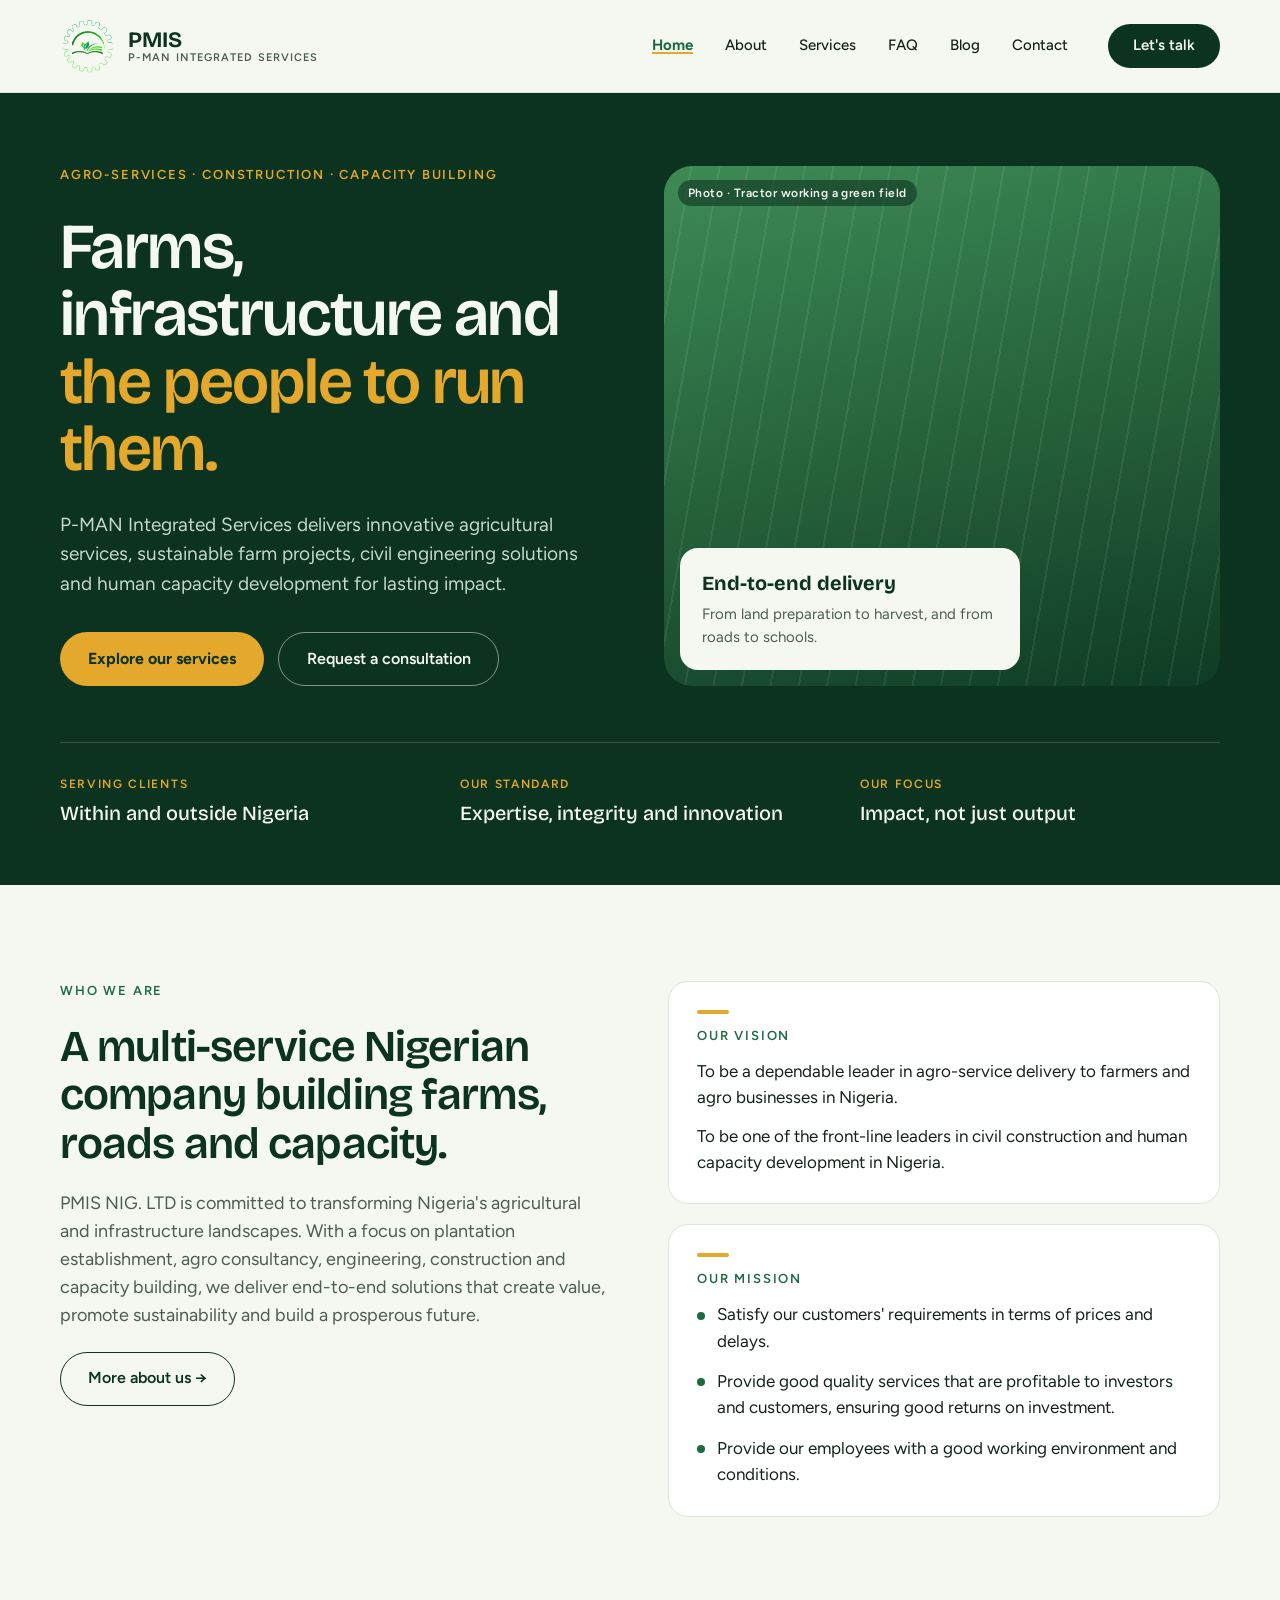
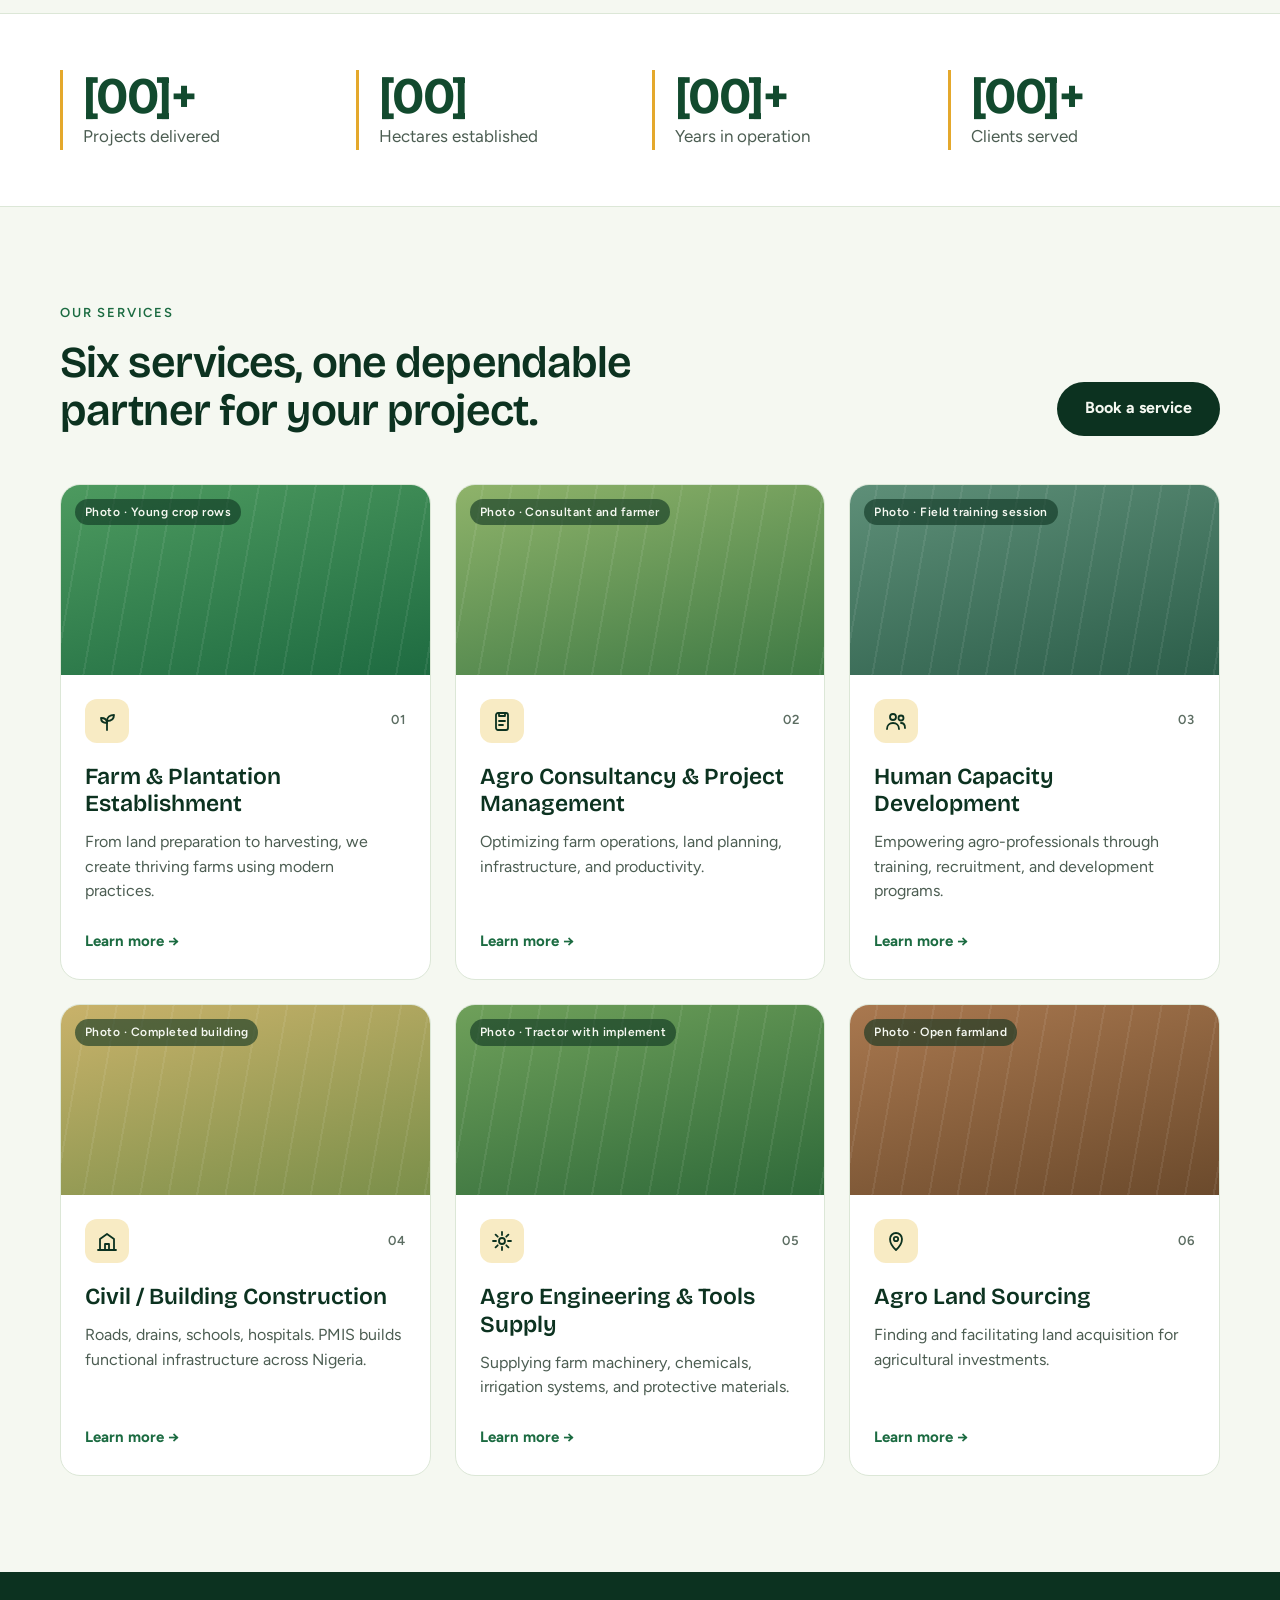
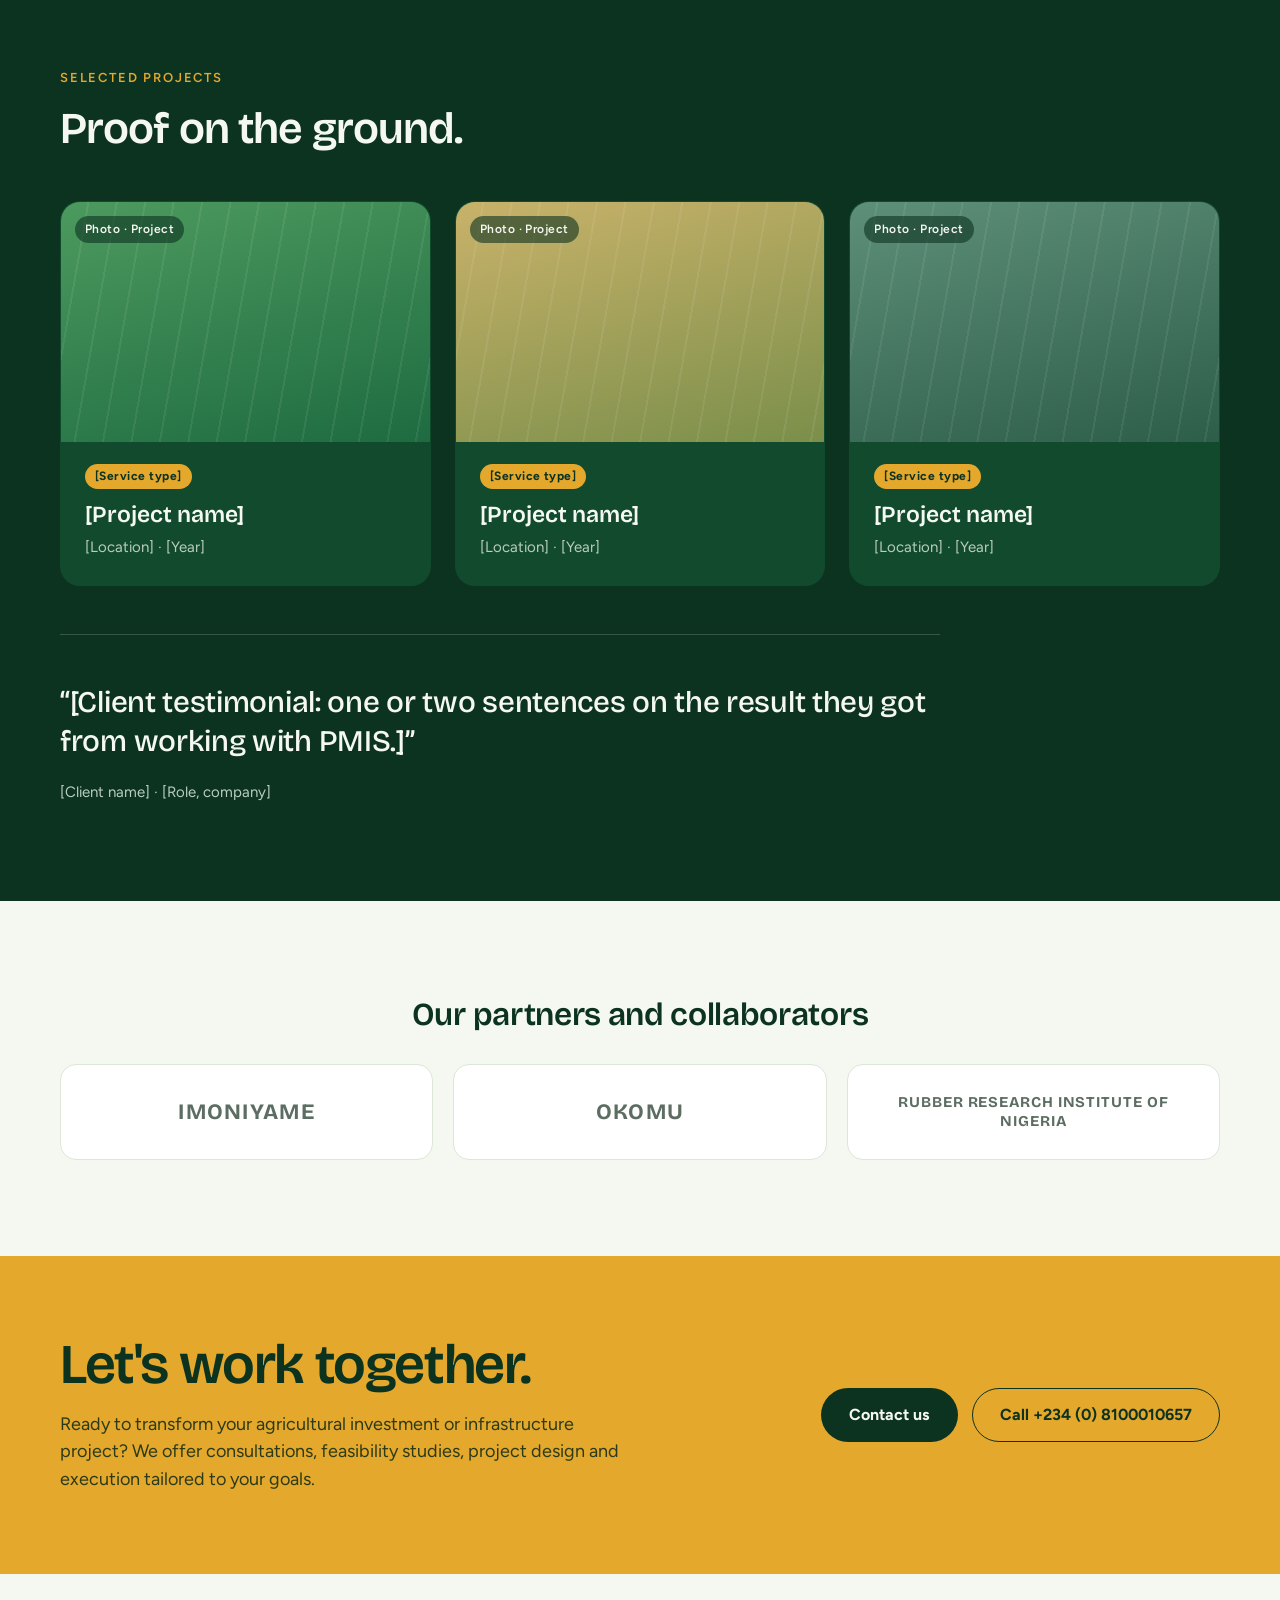
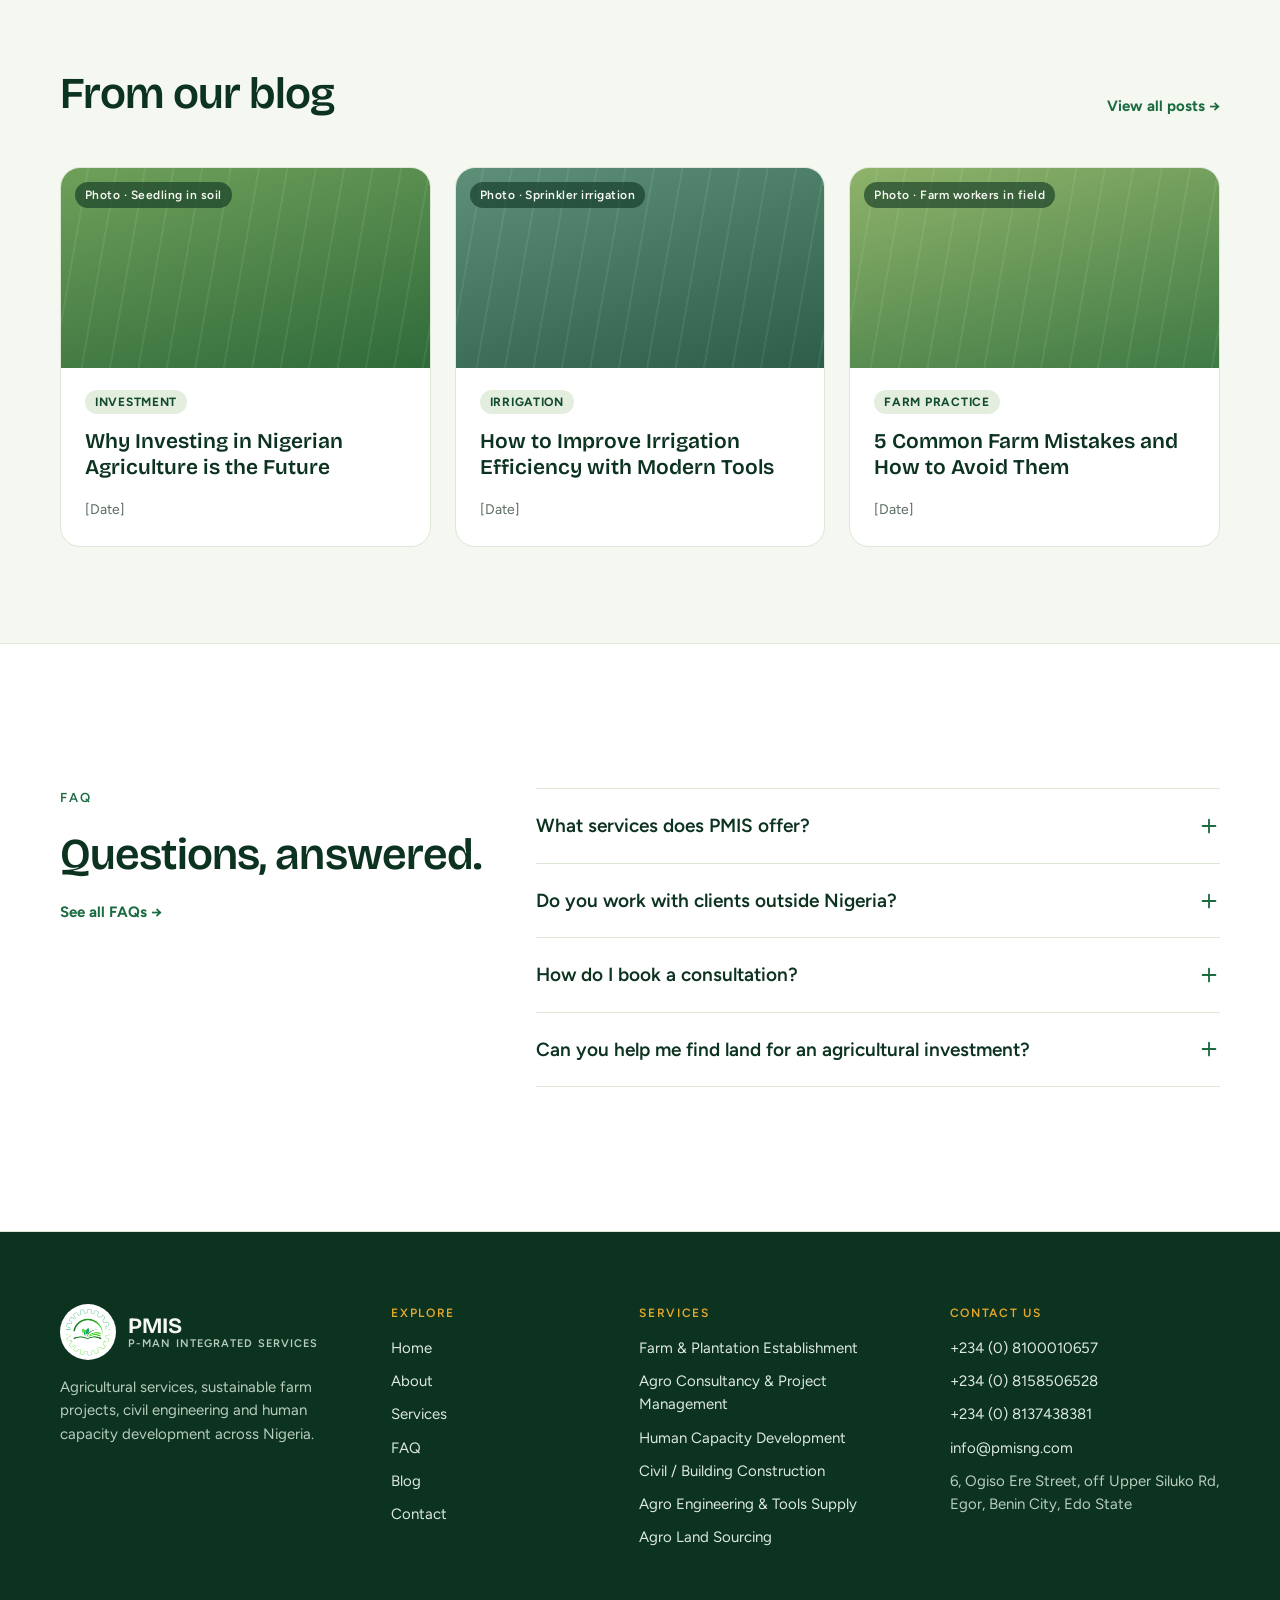
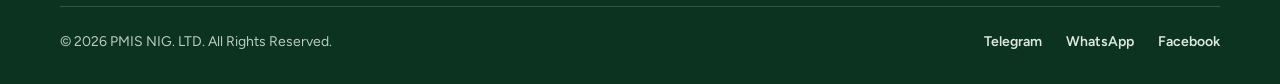
==== index.html @ 7c05413e "Initial commit: PMIS homepage - static HTML/CSS/JS site" ====
<!doctype html>
<html lang="en">
<head>
<meta charset="utf-8">
<meta name="viewport" content="width=device-width, initial-scale=1">
<title>P-MAN Integrated Services Nigeria Limited | Agro-services, Construction and Capacity Building</title>
<meta name="description" content="P-MAN Integrated Services (PMIS NIG. LTD) delivers agricultural services, sustainable farm projects, civil engineering solutions and human capacity development across Nigeria.">
<meta name="theme-color" content="#0C3220">
<!-- STAGING ONLY: delete the next line when the site goes live, or Google will not index it -->
<meta name="robots" content="noindex, nofollow">
<link rel="icon" type="image/png" href="images/logo.png">
<link rel="preconnect" href="https://fonts.googleapis.com">
<link rel="preconnect" href="https://fonts.gstatic.com" crossorigin>
<link href="https://fonts.googleapis.com/css2?family=Bricolage+Grotesque:opsz,wght@12..96,500;12..96,600;12..96,700&family=Figtree:wght@400;500;600;700&display=swap" rel="stylesheet">
<link rel="stylesheet" href="css/styles.css">
<script src="js/main.js" defer></script>
</head>
<body id="top">

<!-- Icon sprite: each symbol id (i-sprout, i-pin, ...) is used below via an svg "use" element with class "icon" -->
<svg width="0" height="0" style="position:absolute" aria-hidden="true" focusable="false">
  <symbol id="i-menu" viewBox="0 0 24 24"><path d="M4 7h16M4 12h16M4 17h16"/></symbol>
  <symbol id="i-close" viewBox="0 0 24 24"><path d="M6 6l12 12M18 6L6 18"/></symbol>
  <symbol id="i-plus" viewBox="0 0 24 24"><path d="M12 5v14M5 12h14"/></symbol>
  <symbol id="i-sprout" viewBox="0 0 24 24"><path d="M12 21v-9"/><path d="M12 12c0-4 3-6 7-6 0 4-3 6-7 6z"/><path d="M12 14c0-3-2-5-6-5 0 3 2 5 6 5z"/></symbol>
  <symbol id="i-clipboard" viewBox="0 0 24 24"><rect x="6" y="4" width="12" height="17" rx="2"/><path d="M9 4h6v3H9z"/><path d="M9 12h6M9 16h4"/></symbol>
  <symbol id="i-people" viewBox="0 0 24 24"><circle cx="9" cy="8" r="3"/><path d="M3 20c0-3.5 2.5-6 6-6s6 2.5 6 6"/><circle cx="17" cy="9" r="2.5"/><path d="M17 14c2.5 0 4 2 4 5"/></symbol>
  <symbol id="i-building" viewBox="0 0 24 24"><path d="M3 21h18"/><path d="M5 21V10l7-5 7 5v11"/><path d="M10 21v-6h4v6"/></symbol>
  <symbol id="i-gear" viewBox="0 0 24 24"><circle cx="12" cy="12" r="3"/><path d="M12 3v3M12 18v3M3 12h3M18 12h3M5.6 5.6l2.1 2.1M16.3 16.3l2.1 2.1M18.4 5.6l-2.1 2.1M7.7 16.3l-2.1 2.1"/></symbol>
  <symbol id="i-pin" viewBox="0 0 24 24"><path d="M12 21s-6-5.5-6-11a6 6 0 0 1 12 0c0 5.5-6 11-6 11z"/><circle cx="12" cy="10" r="2.2"/></symbol>
</svg>

<a class="skip" href="#main">Skip to content</a>

<!-- ============ HEADER ============ -->
<header class="site-header">
  <div class="container site-header__inner">
    <a class="logo" href="index.html" aria-label="PMIS home">
      <img class="logo__mark" src="images/logo.png" alt="" width="56" height="56">
      <span class="logo__text"><strong>PMIS</strong><small>P-MAN Integrated Services</small></span>
    </a>

    <button class="nav-toggle" type="button" aria-expanded="false" aria-controls="site-nav" aria-label="Open menu">
      <svg class="icon icon--open" aria-hidden="true"><use href="#i-menu"/></svg>
      <svg class="icon icon--close" aria-hidden="true"><use href="#i-close"/></svg>
    </button>

    <nav id="site-nav" class="nav" aria-label="Main">
      <ul class="nav__list">
        <li><a href="index.html" aria-current="page">Home</a></li>
        <li><a href="about.html">About</a></li>
        <li><a href="services.html">Services</a></li>
        <li><a href="faq.html">FAQ</a></li>
        <li><a href="blog.html">Blog</a></li><!-- TODO: point to the WordPress blog URL when it is live -->
        <li><a href="contact.html">Contact</a></li>
      </ul>
      <a class="btn btn--dark nav__cta" href="contact.html">Let's talk</a>
    </nav>
  </div>
</header>

<main id="main">

<!-- ============ HERO ============ -->
<section class="hero">
  <div class="container hero__inner">
    <div class="hero__grid">
      <div class="hero__copy">
        <span class="eyebrow eyebrow--gold">Agro-services · Construction · Capacity building</span>
        <h1 class="h1">Farms, infrastructure and <span class="accent">the people to run them.</span></h1>
        <p class="hero__lead">P-MAN Integrated Services delivers innovative agricultural services, sustainable farm projects, civil engineering solutions and human capacity development for lasting impact.</p>
        <div class="hero__actions">
          <a class="btn btn--gold" href="services.html">Explore our services</a>
          <a class="btn btn--outline-light" href="contact.html">Request a consultation</a>
        </div>
      </div>

      <!-- PHOTO: replace .ph classes with an <img> (see README) -->
      <div class="media hero__media ph ph--hero">
        <span class="ph__tag">Photo · Tractor working a green field</span>
        <div class="hero__card">
          <strong>End-to-end delivery</strong>
          <span>From land preparation to harvest, and from roads to schools.</span>
        </div>
      </div>
    </div>

    <ul class="pillars">
      <li><span class="pillars__label">Serving clients</span><span class="pillars__value">Within and outside Nigeria</span></li>
      <li><span class="pillars__label">Our standard</span><span class="pillars__value">Expertise, integrity and innovation</span></li>
      <li><span class="pillars__label">Our focus</span><span class="pillars__value">Impact, not just output</span></li>
    </ul>
  </div>
</section>

<!-- ============ ABOUT ============ -->
<section id="about" class="section">
  <div class="container about__grid">
    <div class="stack stack--lg about__copy">
      <span class="eyebrow">Who we are</span>
      <h2 class="h2">A multi-service Nigerian company building farms, roads and capacity.</h2>
      <p class="lead">PMIS NIG. LTD is committed to transforming Nigeria's agricultural and infrastructure landscapes. With a focus on plantation establishment, agro consultancy, engineering, construction and capacity building, we deliver end-to-end solutions that create value, promote sustainability and build a prosperous future.</p>
      <a class="btn btn--outline" href="about.html">More about us →</a>
    </div>

    <div class="stack about__panels">
      <div class="panel">
        <span class="panel__bar"></span>
        <h3 class="eyebrow">Our vision</h3>
        <p>To be a dependable leader in agro-service delivery to farmers and agro businesses in Nigeria.</p>
        <p>To be one of the front-line leaders in civil construction and human capacity development in Nigeria.</p>
      </div>
      <div class="panel">
        <span class="panel__bar"></span>
        <h3 class="eyebrow">Our mission</h3>
        <ul class="dots">
          <li>Satisfy our customers' requirements in terms of prices and delays.</li>
          <li>Provide good quality services that are profitable to investors and customers, ensuring good returns on investment.</li>
          <li>Provide our employees with a good working environment and conditions.</li>
        </ul>
      </div>
    </div>
  </div>
</section>

<!-- ============ STATS ============ -->
<!-- TODO: replace the [00] placeholders with real figures from the client -->
<section class="section section--white section--band" aria-label="PMIS in numbers">
  <div class="container stats">
    <div class="stat"><span class="stat__num">[00]+</span><span class="stat__label">Projects delivered</span></div>
    <div class="stat"><span class="stat__num">[00]</span><span class="stat__label">Hectares established</span></div>
    <div class="stat"><span class="stat__num">[00]+</span><span class="stat__label">Years in operation</span></div>
    <div class="stat"><span class="stat__num">[00]+</span><span class="stat__label">Clients served</span></div>
  </div>
</section>

<!-- ============ SERVICES ============ -->
<section id="services" class="section">
  <div class="container">
    <div class="section-head">
      <div class="stack">
        <span class="eyebrow">Our services</span>
        <h2 class="h2 section-head__title">Six services, one dependable partner for your project.</h2>
      </div>
      <a class="btn btn--dark" href="contact.html">Book a service</a>
    </div>

    <!-- TODO: each "Learn more" link can point to its own service page later (for example services/farm-establishment.html) -->
    <div class="grid-3 services">

      <article class="card service">
        <div class="media ph ph--a" role="img" aria-label="Young crop rows"><span class="ph__tag">Photo · Young crop rows</span></div>
        <div class="service__body">
          <span class="icon-box"><svg class="icon" aria-hidden="true"><use href="#i-sprout"/></svg></span>
          <span class="service__num">01</span>
          <h3 class="h3">Farm &amp; Plantation Establishment</h3>
          <p>From land preparation to harvesting, we create thriving farms using modern practices.</p>
          <a class="link" href="services.html">Learn more →</a>
        </div>
      </article>

      <article class="card service">
        <div class="media ph ph--b" role="img" aria-label="Consultant and farmer"><span class="ph__tag">Photo · Consultant and farmer</span></div>
        <div class="service__body">
          <span class="icon-box"><svg class="icon" aria-hidden="true"><use href="#i-clipboard"/></svg></span>
          <span class="service__num">02</span>
          <h3 class="h3">Agro Consultancy &amp; Project Management</h3>
          <p>Optimizing farm operations, land planning, infrastructure, and productivity.</p>
          <a class="link" href="services.html">Learn more →</a>
        </div>
      </article>

      <article class="card service">
        <div class="media ph ph--d" role="img" aria-label="Field training session"><span class="ph__tag">Photo · Field training session</span></div>
        <div class="service__body">
          <span class="icon-box"><svg class="icon" aria-hidden="true"><use href="#i-people"/></svg></span>
          <span class="service__num">03</span>
          <h3 class="h3">Human Capacity Development</h3>
          <p>Empowering agro-professionals through training, recruitment, and development programs.</p>
          <a class="link" href="services.html">Learn more →</a>
        </div>
      </article>

      <article class="card service">
        <div class="media ph ph--c" role="img" aria-label="Completed building"><span class="ph__tag">Photo · Completed building</span></div>
        <div class="service__body">
          <span class="icon-box"><svg class="icon" aria-hidden="true"><use href="#i-building"/></svg></span>
          <span class="service__num">04</span>
          <h3 class="h3">Civil / Building Construction</h3>
          <p>Roads, drains, schools, hospitals. PMIS builds functional infrastructure across Nigeria.</p>
          <a class="link" href="services.html">Learn more →</a>
        </div>
      </article>

      <article class="card service">
        <div class="media ph ph--f" role="img" aria-label="Tractor with implement"><span class="ph__tag">Photo · Tractor with implement</span></div>
        <div class="service__body">
          <span class="icon-box"><svg class="icon" aria-hidden="true"><use href="#i-gear"/></svg></span>
          <span class="service__num">05</span>
          <h3 class="h3">Agro Engineering &amp; Tools Supply</h3>
          <p>Supplying farm machinery, chemicals, irrigation systems, and protective materials.</p>
          <a class="link" href="services.html">Learn more →</a>
        </div>
      </article>

      <article class="card service">
        <div class="media ph ph--e" role="img" aria-label="Open farmland"><span class="ph__tag">Photo · Open farmland</span></div>
        <div class="service__body">
          <span class="icon-box"><svg class="icon" aria-hidden="true"><use href="#i-pin"/></svg></span>
          <span class="service__num">06</span>
          <h3 class="h3">Agro Land Sourcing</h3>
          <p>Finding and facilitating land acquisition for agricultural investments.</p>
          <a class="link" href="services.html">Learn more →</a>
        </div>
      </article>

    </div>
  </div>
</section>

<!-- ============ PROJECTS + TESTIMONIAL ============ -->
<!-- TODO: replace all [bracketed] placeholders with real projects and a real client quote -->
<section class="section section--dark">
  <div class="container">
    <div class="section-head section-head--stack">
      <span class="eyebrow eyebrow--gold">Selected projects</span>
      <h2 class="h2">Proof on the ground.</h2>
    </div>

    <div class="grid-3 projects">
      <article class="card card--dark project">
        <div class="media ph ph--a" role="img" aria-label="Project photo"><span class="ph__tag">Photo · Project</span></div>
        <div class="project__body">
          <span class="chip chip--gold">[Service type]</span>
          <h3 class="h3">[Project name]</h3>
          <span class="muted-light">[Location] · [Year]</span>
        </div>
      </article>
      <article class="card card--dark project">
        <div class="media ph ph--c" role="img" aria-label="Project photo"><span class="ph__tag">Photo · Project</span></div>
        <div class="project__body">
          <span class="chip chip--gold">[Service type]</span>
          <h3 class="h3">[Project name]</h3>
          <span class="muted-light">[Location] · [Year]</span>
        </div>
      </article>
      <article class="card card--dark project">
        <div class="media ph ph--d" role="img" aria-label="Project photo"><span class="ph__tag">Photo · Project</span></div>
        <div class="project__body">
          <span class="chip chip--gold">[Service type]</span>
          <h3 class="h3">[Project name]</h3>
          <span class="muted-light">[Location] · [Year]</span>
        </div>
      </article>
    </div>

    <figure class="quote">
      <blockquote><p>“[Client testimonial: one or two sentences on the result they got from working with PMIS.]”</p></blockquote>
      <figcaption class="muted-light">[Client name] · [Role, company]</figcaption>
    </figure>
  </div>
</section>

<!-- ============ PARTNERS ============ -->
<!-- TODO: swap the text wordmarks for the real logos (use <img> in greyscale, same height) -->
<section class="section section--partners">
  <div class="container">
    <h2 class="h2 h2--sm center">Our partners and collaborators</h2>
    <ul class="partners">
      <li class="partner">IMONIYAME</li>
      <li class="partner">OKOMU</li>
      <li class="partner partner--long">RUBBER RESEARCH INSTITUTE OF NIGERIA</li>
    </ul>
  </div>
</section>

<!-- ============ CTA ============ -->
<section id="contact" class="cta">
  <div class="container cta__inner">
    <div class="stack cta__copy">
      <h2 class="cta__title">Let's work together.</h2>
      <p>Ready to transform your agricultural investment or infrastructure project? We offer consultations, feasibility studies, project design and execution tailored to your goals.</p>
    </div>
    <div class="cta__actions">
      <a class="btn btn--dark" href="mailto:info@pmisng.com">Contact us</a>
      <a class="btn btn--outline-dark" href="tel:+2348100010657">Call +234 (0) 8100010657</a>
    </div>
  </div>
</section>

<!-- ============ BLOG ============ -->
<!-- TODO: replace these three cards with the real posts, or the WordPress feed later -->
<section id="blog" class="section">
  <div class="container">
    <div class="section-head section-head--row">
      <h2 class="h2">From our blog</h2>
      <a class="link" href="blog.html">View all posts →</a>
    </div>

    <div class="grid-3 posts">
      <article class="card post">
        <div class="media ph ph--f" role="img" aria-label="Seedling in soil"><span class="ph__tag">Photo · Seedling in soil</span></div>
        <div class="post__body">
          <span class="chip">Investment</span>
          <h3 class="h3 h3--sm"><a href="blog.html">Why Investing in Nigerian Agriculture is the Future</a></h3>
          <span class="post__date">[Date]</span>
        </div>
      </article>
      <article class="card post">
        <div class="media ph ph--d" role="img" aria-label="Sprinkler irrigation"><span class="ph__tag">Photo · Sprinkler irrigation</span></div>
        <div class="post__body">
          <span class="chip">Irrigation</span>
          <h3 class="h3 h3--sm"><a href="blog.html">How to Improve Irrigation Efficiency with Modern Tools</a></h3>
          <span class="post__date">[Date]</span>
        </div>
      </article>
      <article class="card post">
        <div class="media ph ph--b" role="img" aria-label="Farm workers in the field"><span class="ph__tag">Photo · Farm workers in field</span></div>
        <div class="post__body">
          <span class="chip">Farm practice</span>
          <h3 class="h3 h3--sm"><a href="blog.html">5 Common Farm Mistakes and How to Avoid Them</a></h3>
          <span class="post__date">[Date]</span>
        </div>
      </article>
    </div>
  </div>
</section>

<!-- ============ FAQ ============ -->
<!-- TODO: confirm these answers with the client before launch -->
<section id="faq" class="section section--white section--band">
  <div class="container faq__grid">
    <div class="stack stack--lg">
      <span class="eyebrow">FAQ</span>
      <h2 class="h2">Questions, answered.</h2>
      <a class="link" href="faq.html">See all FAQs →</a>
    </div>
    <div class="faq__list">
      <details>
        <summary>What services does PMIS offer?<svg class="icon" aria-hidden="true"><use href="#i-plus"/></svg></summary>
        <p>We offer farm and plantation establishment, agro consultancy and project management, human capacity development, civil and building construction, agro engineering and tools supply, and agro land sourcing.</p>
      </details>
      <details>
        <summary>Do you work with clients outside Nigeria?<svg class="icon" aria-hidden="true"><use href="#i-plus"/></svg></summary>
        <p>Yes. We serve clients within and outside Nigeria.</p>
      </details>
      <details>
        <summary>How do I book a consultation?<svg class="icon" aria-hidden="true"><use href="#i-plus"/></svg></summary>
        <p>Use the Contact button, call or email us, and we will arrange a consultation to discuss your goals.</p>
      </details>
      <details>
        <summary>Can you help me find land for an agricultural investment?<svg class="icon" aria-hidden="true"><use href="#i-plus"/></svg></summary>
        <p>Yes. Agro land sourcing is one of our services: we find and facilitate land acquisition for agricultural investments.</p>
      </details>
    </div>
  </div>
</section>

</main>

<!-- ============ FOOTER ============ -->
<footer class="site-footer">
  <div class="container">
    <div class="footer__grid">
      <div class="stack">
        <a class="logo logo--light" href="index.html" aria-label="PMIS home">
          <img class="logo__mark" src="images/logo.png" alt="" width="56" height="56">
          <span class="logo__text"><strong>PMIS</strong><small>P-MAN Integrated Services</small></span>
        </a>
        <p class="footer__about">Agricultural services, sustainable farm projects, civil engineering and human capacity development across Nigeria.</p>
      </div>

      <nav aria-label="Footer">
        <h2 class="footer__title">Explore</h2>
        <ul class="footer__list">
          <li><a href="index.html">Home</a></li>
          <li><a href="about.html">About</a></li>
          <li><a href="services.html">Services</a></li>
          <li><a href="faq.html">FAQ</a></li>
          <li><a href="blog.html">Blog</a></li>
          <li><a href="contact.html">Contact</a></li>
        </ul>
      </nav>

      <div>
        <h2 class="footer__title">Services</h2>
        <ul class="footer__list">
          <li><a href="services.html">Farm &amp; Plantation Establishment</a></li>
          <li><a href="services.html">Agro Consultancy &amp; Project Management</a></li>
          <li><a href="services.html">Human Capacity Development</a></li>
          <li><a href="services.html">Civil / Building Construction</a></li>
          <li><a href="services.html">Agro Engineering &amp; Tools Supply</a></li>
          <li><a href="services.html">Agro Land Sourcing</a></li>
        </ul>
      </div>

      <div>
        <h2 class="footer__title">Contact us</h2>
        <ul class="footer__list">
          <li><a href="tel:+2348100010657">+234 (0) 8100010657</a></li>
          <li><a href="tel:+2348158506528">+234 (0) 8158506528</a></li>
          <li><a href="tel:+2348137438381">+234 (0) 8137438381</a></li>
          <li><a href="mailto:info@pmisng.com">info@pmisng.com</a></li>
          <li class="footer__address">6, Ogiso Ere Street, off Upper Siluko Rd, Egor, Benin City, Edo State</li>
        </ul>
      </div>
    </div>

    <div class="footer__bottom">
      <span>© <span id="year">2026</span> PMIS NIG. LTD. All Rights Reserved.</span>
      <!-- TODO: replace # with the real Telegram, WhatsApp and Facebook links -->
      <ul class="footer__social">
        <li><a href="#">Telegram</a></li>
        <li><a href="#">WhatsApp</a></li>
        <li><a href="#">Facebook</a></li>
      </ul>
    </div>
  </div>
</footer>

</body>
</html>
---- css/styles.css ----
/* =========================================================
   PMIS homepage styles
   Mobile + desktop in one file. Breakpoints: 1024px, 900px, 720px, 600px.
   ========================================================= */

/* ---------- Design tokens ---------- */
:root {
  --g900: #0C3220;   /* deepest green: hero, footer */
  --g800: #124A2E;
  --g700: #1B6B41;
  --g100: #E3EEDF;
  --ground: #F5F8F1; /* page background */
  --white: #FFFFFF;
  --gold: #E4A82C;   /* accent */
  --gold-soft: #F8EBC4;
  --ink: #14231A;
  --muted: #4C5D52;
  --subtle: #5C6D62;
  --line: #DCE7D7;
  --on-dark: #F5F8F1;
  --on-dark-soft: #C6D8CB;
  --on-dark-muted: #B9CDBF;

  --font-display: 'Bricolage Grotesque', system-ui, sans-serif;
  --font-body: 'Figtree', system-ui, sans-serif;

  --container: 1240px;
  --pad: clamp(20px, 4vw, 40px);
  --radius: 20px;
}

/* ---------- Reset / base ---------- */
*, *::before, *::after { box-sizing: border-box; }
html { scroll-behavior: smooth; -webkit-text-size-adjust: 100%; }
@media (prefers-reduced-motion: reduce) { html { scroll-behavior: auto; } }
body {
  margin: 0;
  background: var(--ground);
  color: var(--ink);
  font-family: var(--font-body);
  font-size: 1.0625rem;
  line-height: 1.55;
  overflow-x: hidden;
}
img, svg { display: block; max-width: 100%; }
a { color: inherit; text-decoration: none; }
h1, h2, h3, p, ul, figure, blockquote { margin: 0; }
ul { padding: 0; list-style: none; }
:focus-visible { outline: 3px solid var(--gold); outline-offset: 3px; }

.skip {
  position: absolute; left: -9999px; top: 8px; z-index: 100;
  padding: 10px 16px; border-radius: 8px; background: var(--g900); color: var(--on-dark);
}
.skip:focus { left: 16px; }

.container { width: 100%; max-width: var(--container); margin-inline: auto; padding-inline: var(--pad); }
.section { padding-block: clamp(56px, 8vw, 96px); }
.section--white { background: var(--white); }
.section--band { border-block: 1px solid var(--line); }
.section--dark { background: var(--g900); color: var(--on-dark); }
.center { text-align: center; }

.stack { display: flex; flex-direction: column; gap: 16px; align-items: flex-start; }
.stack--lg { gap: 22px; }

/* ---------- Typography ---------- */
.h1, .h2, .h3, .logo strong, .stat__num, .quote p, .cta__title, .pillars__value, .partner, .hero__card strong {
  font-family: var(--font-display);
}
.h1 {
  font-weight: 600; font-size: clamp(2.5rem, 1.4rem + 3.4vw, 4rem);
  line-height: 1.05; letter-spacing: -0.025em; color: var(--on-dark);
}
.accent { color: var(--gold); }
.h2 {
  font-weight: 600; font-size: clamp(2rem, 1.2rem + 2.2vw, 2.75rem);
  line-height: 1.1; letter-spacing: -0.02em; color: var(--g900);
}
.section--dark .h2 { color: var(--on-dark); }
.h2--sm { font-size: clamp(1.625rem, 1.2rem + 1.2vw, 2rem); letter-spacing: -0.01em; }
.h3 {
  font-weight: 600; font-size: clamp(1.25rem, 1.1rem + 0.5vw, 1.4375rem);
  line-height: 1.2; color: var(--g900);
}
.h3--sm { font-size: clamp(1.1875rem, 1.1rem + 0.3vw, 1.3125rem); line-height: 1.25; }
.card--dark .h3 { color: var(--on-dark); }
.eyebrow {
  margin: 0; font-size: 0.8125rem; font-weight: 600;
  letter-spacing: 0.14em; text-transform: uppercase; color: var(--g700);
}
.eyebrow--gold { color: var(--gold); }
.lead { font-size: 1.125rem; color: var(--muted); }
.muted-light { color: var(--on-dark-muted); font-size: 0.9375rem; }

/* ---------- Buttons and links ---------- */
.btn {
  display: inline-flex; align-items: center; justify-content: center; gap: 8px;
  min-height: 48px; padding: 0.85rem 1.7rem; border-radius: 999px;
  border: 1.5px solid transparent; font-weight: 700; font-size: 1rem; text-align: center;
  transition: transform 0.15s ease, background-color 0.15s ease;
}
.btn:hover { opacity: 1; transform: translateY(-1px); }
.btn--gold { background: var(--gold); color: var(--g900); }
.btn--dark { background: var(--g900); color: var(--on-dark); }
.btn--outline { border-color: var(--g900); color: var(--g900); font-weight: 600; }
.btn--outline-light { border-color: rgba(245, 248, 241, 0.5); color: var(--on-dark); font-weight: 600; }
.btn--outline-dark { border-color: var(--g900); color: var(--g900); }
.link { font-size: 0.9375rem; font-weight: 700; color: var(--g700); }

/* ---------- Placeholder photos (.media / .ph) ----------
   To use a real photo: remove the "ph ph--x" classes, delete .ph__tag,
   and put <img src="images/..." alt="..."> inside .media (see README). */
.media { position: relative; display: block; overflow: hidden; }
.media img { position: absolute; inset: 0; width: 100%; height: 100%; object-fit: cover; }
.ph {
  background:
    repeating-linear-gradient(100deg, rgba(255,255,255,0) 0 26px, rgba(255,255,255,0.07) 26px 28px),
    linear-gradient(165deg, var(--ph-from, #4D9A5F), var(--ph-to, #1E6B41));
}
.ph--a { --ph-from: #4D9A5F; --ph-to: #1E6B41; }
.ph--b { --ph-from: #8FB36A; --ph-to: #3F7A45; }
.ph--c { --ph-from: #C9B26A; --ph-to: #7A8F4A; }
.ph--d { --ph-from: #5E8F78; --ph-to: #2C5E4A; }
.ph--e { --ph-from: #A9784F; --ph-to: #6B4A2C; }
.ph--f { --ph-from: #6FA05A; --ph-to: #2F6A3A; }
.ph--hero { --ph-from: #3E8B55; --ph-to: #0F3B24; }
.ph__tag {
  position: absolute; top: 14px; left: 14px; z-index: 1;
  padding: 4px 10px; border-radius: 999px; background: rgba(12, 50, 32, 0.6);
  color: var(--on-dark); font-size: 0.75rem; font-weight: 600; letter-spacing: 0.04em;
}

/* ---------- Icons ---------- */
.icon { width: 24px; height: 24px; fill: none; stroke: currentColor; stroke-width: 1.8; stroke-linecap: round; stroke-linejoin: round; }
.icon-box {
  width: 44px; height: 44px; border-radius: 12px; background: var(--gold-soft); color: var(--g900);
  display: flex; align-items: center; justify-content: center;
}

/* ---------- Cards, chips ---------- */
.card {
  background: var(--white); border: 1px solid var(--line); border-radius: var(--radius);
  overflow: hidden; display: flex; flex-direction: column;
}
.card--dark { background: var(--g800); border-color: transparent; }
.chip {
  align-self: flex-start; padding: 3px 10px; border-radius: 999px;
  background: var(--g100); color: var(--g800);
  font-size: 0.75rem; font-weight: 700; letter-spacing: 0.06em; text-transform: uppercase;
}
.chip--gold { background: var(--gold); color: var(--g900); letter-spacing: 0.04em; text-transform: none; }

.grid-3 { display: grid; grid-template-columns: repeat(3, minmax(0, 1fr)); gap: 24px; }

/* ---------- Header / nav ---------- */
.site-header { position: relative; z-index: 20; background: var(--ground); border-bottom: 1px solid var(--line); }
.site-header__inner { display: flex; align-items: center; justify-content: space-between; gap: 24px; padding-block: 18px; }
.logo { display: inline-flex; align-items: center; gap: 12px; }
.logo__mark { flex: none; width: 56px; height: 56px; object-fit: contain; }
.logo__text { display: flex; flex-direction: column; line-height: 1.1; }
.logo strong { font-size: 1.375rem; font-weight: 700; color: var(--g900); }
.logo small { font-size: 0.6875rem; font-weight: 600; letter-spacing: 0.1em; text-transform: uppercase; color: var(--muted); }
/* The logo is dark green on a light ground, so on the dark footer it sits on a white round badge */
.logo--light .logo__mark { background: var(--white); border-radius: 50%; padding: 3px; }
.logo--light strong { color: var(--on-dark); }
.logo--light small { color: var(--on-dark-muted); }

.nav { display: flex; align-items: center; gap: 40px; }
.nav__list { display: flex; gap: 32px; font-size: 0.9375rem; font-weight: 500; }
.nav__cta { min-height: 44px; padding: 0.6rem 1.5rem; font-size: 0.9375rem; font-weight: 600; }
/* Current page: put aria-current="page" on that page's nav link */
.nav__list a[aria-current="page"] { color: var(--g700); font-weight: 700; box-shadow: inset 0 -2px 0 var(--gold); }

.nav-toggle {
  display: none; width: 44px; height: 44px; padding: 0; border-radius: 12px;
  border: 1.5px solid var(--g900); background: transparent; color: var(--g900);
  align-items: center; justify-content: center; cursor: pointer;
}
.nav-toggle .icon { stroke-width: 2; }
.nav-toggle .icon--close { display: none; }
.nav-toggle.is-open .icon--open { display: none; }
.nav-toggle.is-open .icon--close { display: block; }

/* ---------- Hero ---------- */
.hero { background: var(--g900); color: var(--on-dark); }
.hero__inner { display: flex; flex-direction: column; gap: 56px; padding-block: 72px 56px; }
.hero__grid { display: grid; grid-template-columns: 1fr 1fr; gap: 48px; align-items: center; }
.hero__copy { display: flex; flex-direction: column; align-items: flex-start; gap: 28px; min-width: 0; }
.hero__lead { max-width: 540px; font-size: 1.1875rem; color: var(--on-dark-soft); }
.hero__actions { display: flex; flex-wrap: wrap; gap: 14px; margin-top: 6px; }
.hero__media { height: 520px; border-radius: 28px; }
.hero__card {
  position: absolute; left: 16px; bottom: 16px; z-index: 1;
  max-width: min(340px, calc(100% - 32px)); padding: 20px 22px; border-radius: 18px;
  background: var(--ground); color: var(--g900); display: flex; flex-direction: column; gap: 4px;
}
.hero__card strong { font-size: 1.25rem; font-weight: 700; }
.hero__card span { font-size: 0.9375rem; color: var(--muted); }

.pillars {
  display: grid; grid-template-columns: repeat(auto-fit, minmax(220px, 1fr)); gap: 28px 40px;
  padding-top: 32px; border-top: 1px solid rgba(245, 248, 241, 0.18);
}
.pillars li { display: flex; flex-direction: column; gap: 4px; }
.pillars__label { font-size: 0.75rem; font-weight: 600; letter-spacing: 0.14em; text-transform: uppercase; color: var(--gold); }
.pillars__value { font-size: 1.25rem; font-weight: 500; color: var(--on-dark); }

/* ---------- About ---------- */
.about__grid { display: grid; grid-template-columns: 1fr 1fr; gap: 56px; align-items: start; }
.about__panels { gap: 20px; align-items: stretch; }
.panel {
  display: flex; flex-direction: column; gap: 12px; padding: 28px;
  background: var(--white); border: 1px solid var(--line); border-radius: var(--radius);
}
.panel__bar { width: 32px; height: 4px; border-radius: 2px; background: var(--gold); }
.dots { display: flex; flex-direction: column; gap: 14px; }
.dots li { display: flex; gap: 12px; align-items: flex-start; }
.dots li::before {
  content: ""; flex: none; width: 8px; height: 8px; margin-top: 0.6em; border-radius: 50%; background: var(--g700);
}

/* ---------- Stats ---------- */
.section--band.section--white { padding-block: 56px; }
.stats { display: grid; grid-template-columns: repeat(auto-fit, minmax(150px, 1fr)); gap: 32px 24px; }
.stat { display: flex; flex-direction: column; border-left: 3px solid var(--gold); padding-left: 20px; }
.stat__num { font-size: clamp(2.5rem, 2rem + 1.5vw, 3.5rem); font-weight: 700; line-height: 1.05; letter-spacing: -0.02em; color: var(--g800); }
.stat__label { color: var(--muted); }

/* ---------- Section heads ---------- */
.section-head { display: flex; flex-wrap: wrap; gap: 24px; align-items: flex-end; justify-content: space-between; margin-bottom: 48px; }
.section-head__title { max-width: 680px; }
.section-head--stack { flex-direction: column; align-items: flex-start; gap: 16px; }
.section-head--row { flex-wrap: nowrap; }

/* ---------- Services ---------- */
.service__body {
  flex: 1; display: grid; grid-template-columns: 1fr auto; grid-template-rows: auto auto 1fr auto;
  row-gap: 12px; padding: 24px 24px 26px;
}
.service__body .icon-box { grid-row: 1; grid-column: 1; }
.service__num { grid-row: 1; grid-column: 2; align-self: center; font-size: 0.8125rem; font-weight: 600; letter-spacing: 0.08em; color: var(--subtle); }
.service__body .h3 { grid-row: 2; grid-column: 1 / -1; margin-top: 8px; }
.service__body p { grid-row: 3; grid-column: 1 / -1; font-size: 1rem; color: var(--muted); }
.service__body .link { grid-row: 4; grid-column: 1 / -1; padding-top: 14px; }
.service .media { height: 190px; }

/* ---------- Projects + quote ---------- */
.project .media { height: 240px; }
.project__body { display: flex; flex-direction: column; align-items: flex-start; gap: 8px; padding: 22px 24px 26px; }
.project__body .h3 { margin-top: 4px; }
.quote { margin-top: 48px; padding-top: 48px; border-top: 1px solid rgba(245, 248, 241, 0.18); max-width: 880px; display: flex; flex-direction: column; gap: 20px; }
.quote p { font-size: clamp(1.375rem, 1.1rem + 1vw, 1.875rem); font-weight: 500; line-height: 1.3; letter-spacing: -0.01em; color: var(--on-dark); }

/* ---------- Partners ---------- */
.partners { display: grid; grid-template-columns: repeat(auto-fit, minmax(240px, 1fr)); gap: 20px; margin-top: 32px; }
.partner {
  min-height: 96px; padding: 0 24px; display: flex; align-items: center; justify-content: center; text-align: center;
  background: var(--white); border: 1px solid var(--line); border-radius: 16px;
  font-size: 1.375rem; font-weight: 700; letter-spacing: 0.06em; color: var(--subtle);
}
.partner--long { font-size: 0.9375rem; line-height: 1.25; }

/* ---------- CTA ---------- */
.cta { background: var(--gold); color: var(--g900); }
.cta__inner { display: flex; flex-wrap: wrap; gap: 40px; align-items: center; justify-content: space-between; padding-block: clamp(56px, 7vw, 80px); }
.cta__copy { flex: 1 1 520px; min-width: 0; }
.cta__copy p { max-width: 560px; font-size: 1.125rem; color: #2B3A18; }
.cta__title { font-size: clamp(2.5rem, 1.6rem + 3vw, 3.5rem); font-weight: 600; line-height: 1.05; letter-spacing: -0.025em; }
.cta__actions { display: flex; flex-wrap: wrap; gap: 14px; }

/* ---------- Blog ---------- */
.post .media { height: 200px; }
.post__body { flex: 1; display: flex; flex-direction: column; gap: 10px; padding: 22px 24px 26px; }
.post__body .h3 { margin-top: 4px; }
.post__date { margin-top: auto; padding-top: 8px; font-size: 0.875rem; color: var(--subtle); }

/* ---------- FAQ ---------- */
.faq__grid { display: grid; grid-template-columns: 1fr 1.6fr; gap: 48px; align-items: start; padding-block: clamp(56px, 7vw, 88px); }
.faq__list { border-top: 1px solid var(--line); }
.faq__list details { border-bottom: 1px solid var(--line); }
.faq__list summary {
  display: flex; align-items: center; justify-content: space-between; gap: 16px;
  padding: 22px 0; font-size: 1.1875rem; font-weight: 600; color: var(--g900); cursor: pointer; list-style: none;
}
.faq__list summary::-webkit-details-marker { display: none; }
.faq__list summary .icon { flex: none; width: 22px; height: 22px; stroke: var(--g700); stroke-width: 2; transition: transform 0.2s ease; }
.faq__list details[open] summary .icon { transform: rotate(45deg); }
.faq__list details p { max-width: 60ch; padding-bottom: 22px; color: var(--muted); }

/* ---------- Footer ---------- */
.site-footer { background: var(--g900); color: var(--on-dark); padding: 72px 0 32px; }
.footer__grid { display: grid; grid-template-columns: 1.4fr 1fr 1.3fr 1.3fr; gap: 48px 40px; align-items: start; }
.footer__about { max-width: 340px; font-size: 0.9375rem; color: var(--on-dark-muted); }
.footer__title { margin-bottom: 14px; font-size: 0.75rem; font-weight: 600; letter-spacing: 0.14em; text-transform: uppercase; color: var(--gold); }
.footer__list { display: flex; flex-direction: column; gap: 10px; font-size: 0.9375rem; color: #DCE9DF; }
.footer__address { color: var(--on-dark-muted); }
.footer__bottom {
  display: flex; flex-wrap: wrap; gap: 16px 32px; align-items: center; justify-content: space-between;
  margin-top: 56px; padding-top: 24px; border-top: 1px solid rgba(245, 248, 241, 0.18);
  font-size: 0.875rem; color: var(--on-dark-muted);
}
.footer__social { display: flex; gap: 24px; font-weight: 600; color: #DCE9DF; }

/* =========================================================
   Responsive
   ========================================================= */

/* Tablet landscape and below */
@media (max-width: 1024px) {
  .grid-3 { grid-template-columns: repeat(2, minmax(0, 1fr)); }
  .footer__grid { grid-template-columns: 1fr 1fr; }
}

/* Tablet portrait and below: collapse nav, stack two-column sections */
@media (max-width: 900px) {
  .site-header__inner { padding-block: 12px; }
  .nav-toggle { display: inline-flex; }
  .nav {
    display: none; position: absolute; top: 100%; left: 0; right: 0;
    flex-direction: column; align-items: stretch; gap: 20px;
    padding: 20px var(--pad) 24px; background: var(--ground); border-bottom: 1px solid var(--line);
  }
  .nav.is-open { display: flex; }
  .nav__list { flex-direction: column; gap: 0; font-size: 1.0625rem; }
  .nav__list a { display: block; padding: 12px 0; border-bottom: 1px solid var(--line); }
  .nav__list a[aria-current="page"] { box-shadow: none; }
  .nav__cta { width: 100%; }

  .hero__inner { padding-block: 48px 40px; gap: 40px; }
  .hero__grid { grid-template-columns: 1fr; gap: 32px; }
  .hero__media { height: 360px; }
  .about__grid { grid-template-columns: 1fr; gap: 32px; }
  .faq__grid { grid-template-columns: 1fr; gap: 24px; }
}

/* Phones: single column, compact service cards, full-width buttons */
@media (max-width: 720px) {
  .grid-3 { grid-template-columns: 1fr; gap: 14px; }
  .section-head { margin-bottom: 28px; }
  .section-head--row { flex-wrap: wrap; }
  .panel { padding: 22px; border-radius: 18px; }
  .card { border-radius: 18px; }

  /* Service cards drop the photo and put the icon beside the title */
  .service .media { display: none; }
  .service__body { grid-template-columns: 44px 1fr; grid-template-rows: auto auto auto; column-gap: 14px; row-gap: 10px; padding: 20px; }
  .service__num { display: none; }
  .service__body .h3 { grid-row: 1; grid-column: 2; align-self: center; margin-top: 0; }
  .service__body p { grid-row: 2; }
  .service__body .link { grid-row: 3; padding-top: 0; }

  .project .media { height: 180px; }
  .post .media { height: 160px; }
  .partners { gap: 12px; }
  .partner { min-height: 80px; }
  .quote { margin-top: 32px; padding-top: 28px; }
  .footer__bottom { margin-top: 36px; }
}

@media (max-width: 600px) {
  .hero__copy { gap: 20px; }
  .hero__media { height: 300px; border-radius: 24px; }
  .hero__actions, .cta__actions { flex-direction: column; width: 100%; }
  .hero__actions .btn, .cta__actions .btn { width: 100%; }
  .hero__card { padding: 14px 16px; border-radius: 16px; }
  .hero__card strong { font-size: 1.125rem; }
  .stat { padding-left: 14px; }
  .site-footer { padding: 48px 0 28px; }
  .footer__grid { grid-template-columns: 1fr; gap: 36px; }
  .footer__bottom { flex-direction: column-reverse; align-items: flex-start; }
}
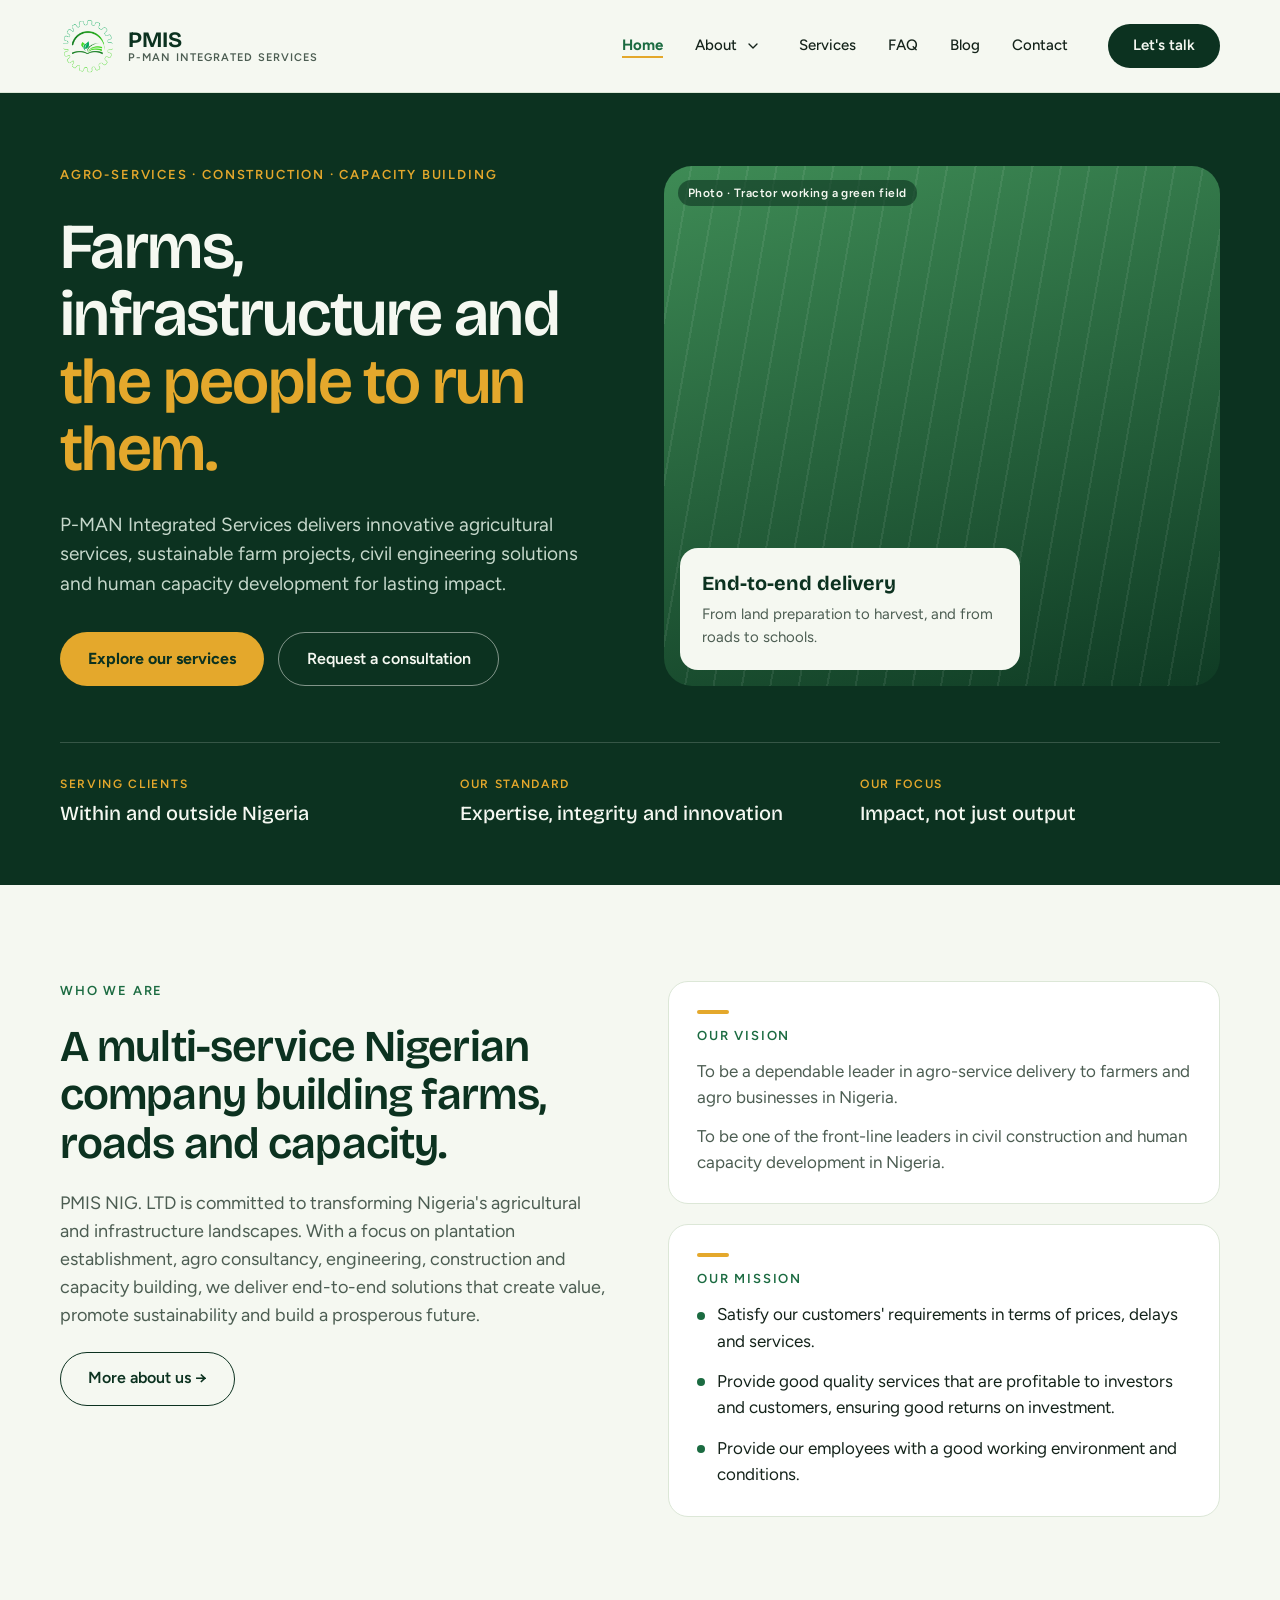
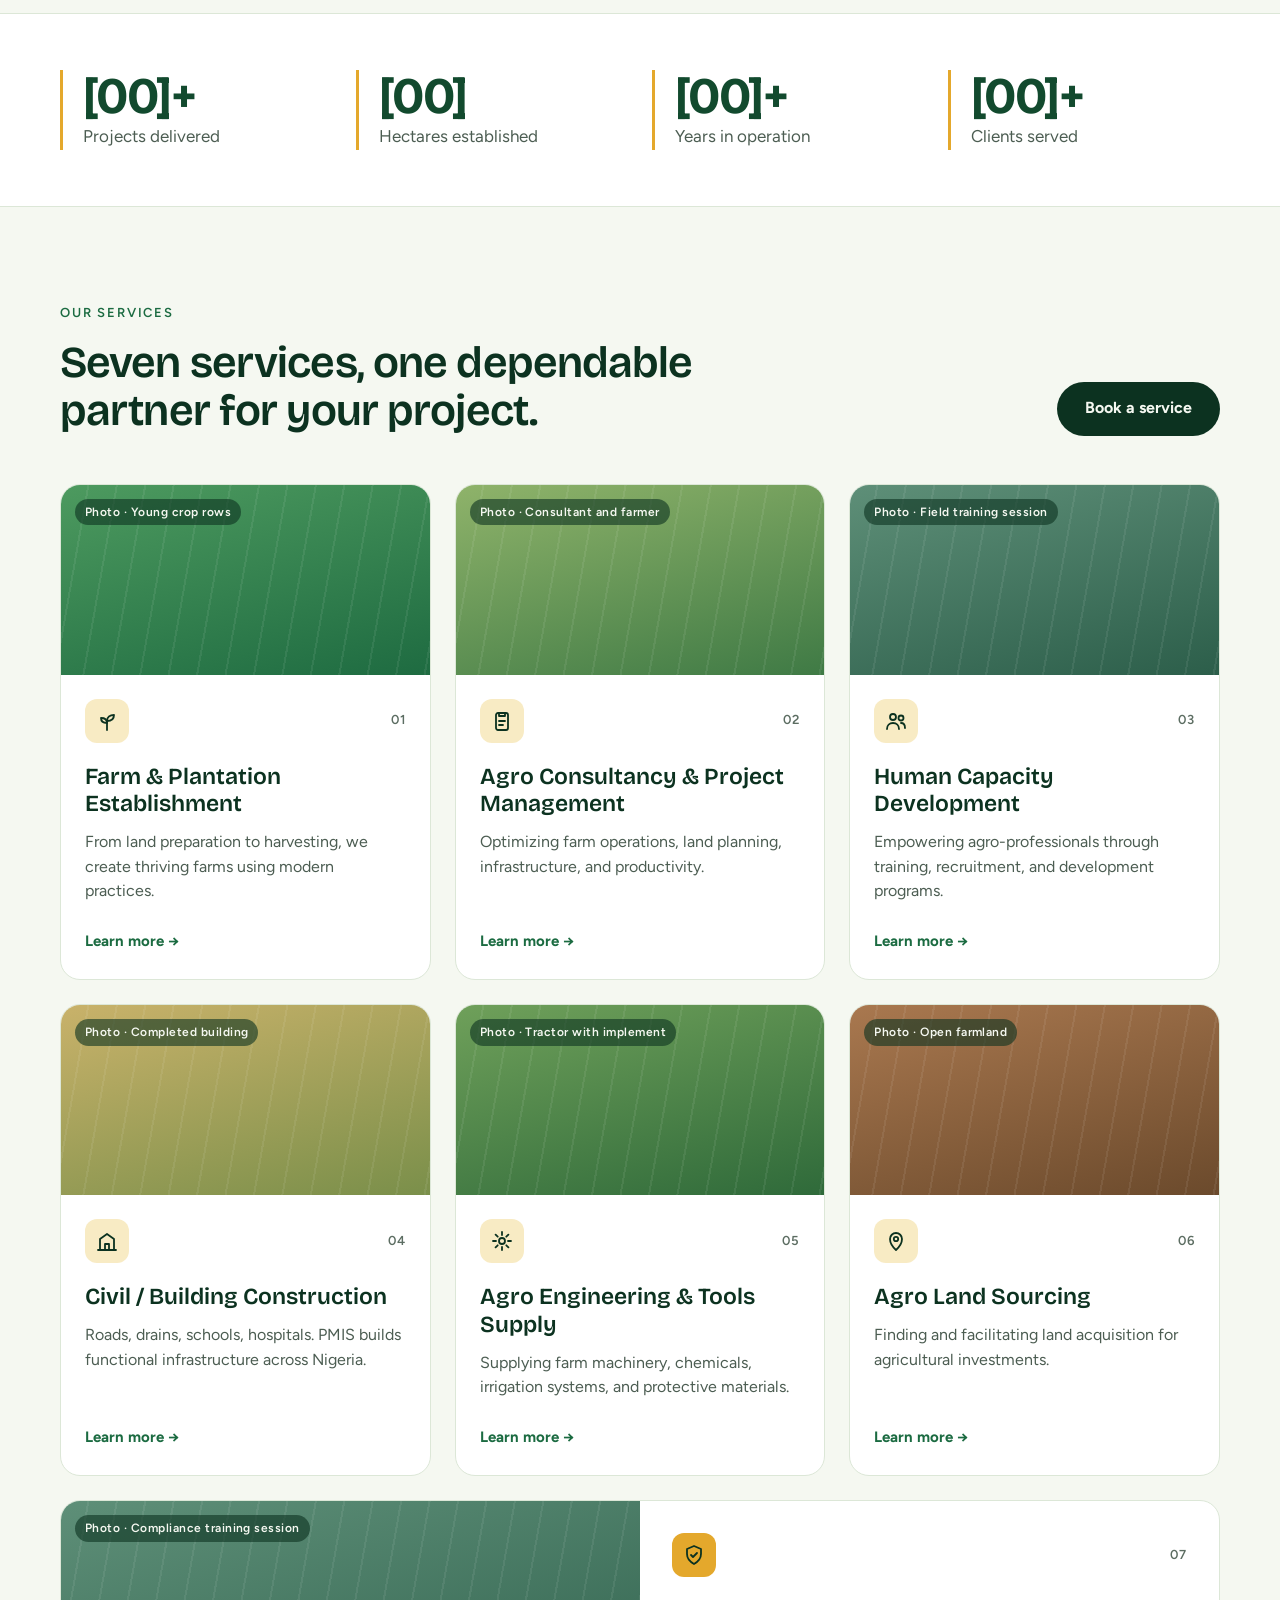
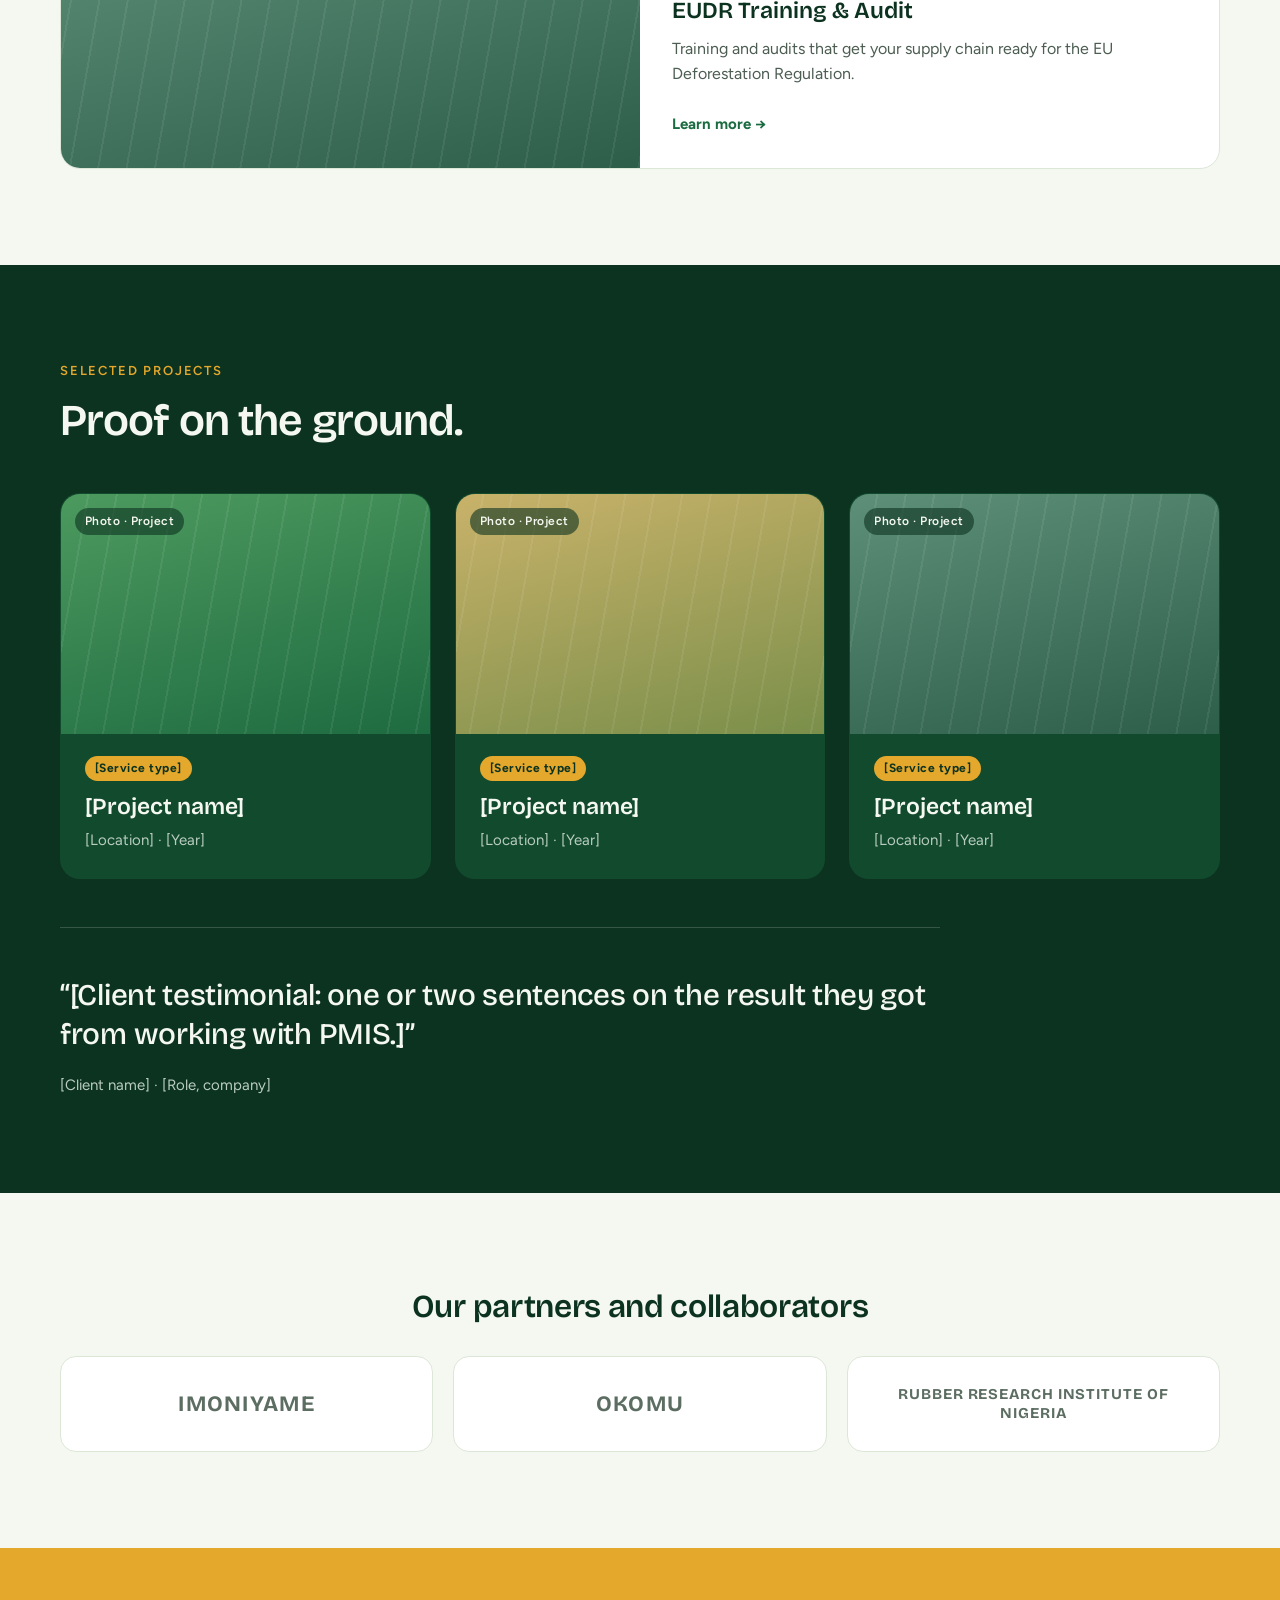
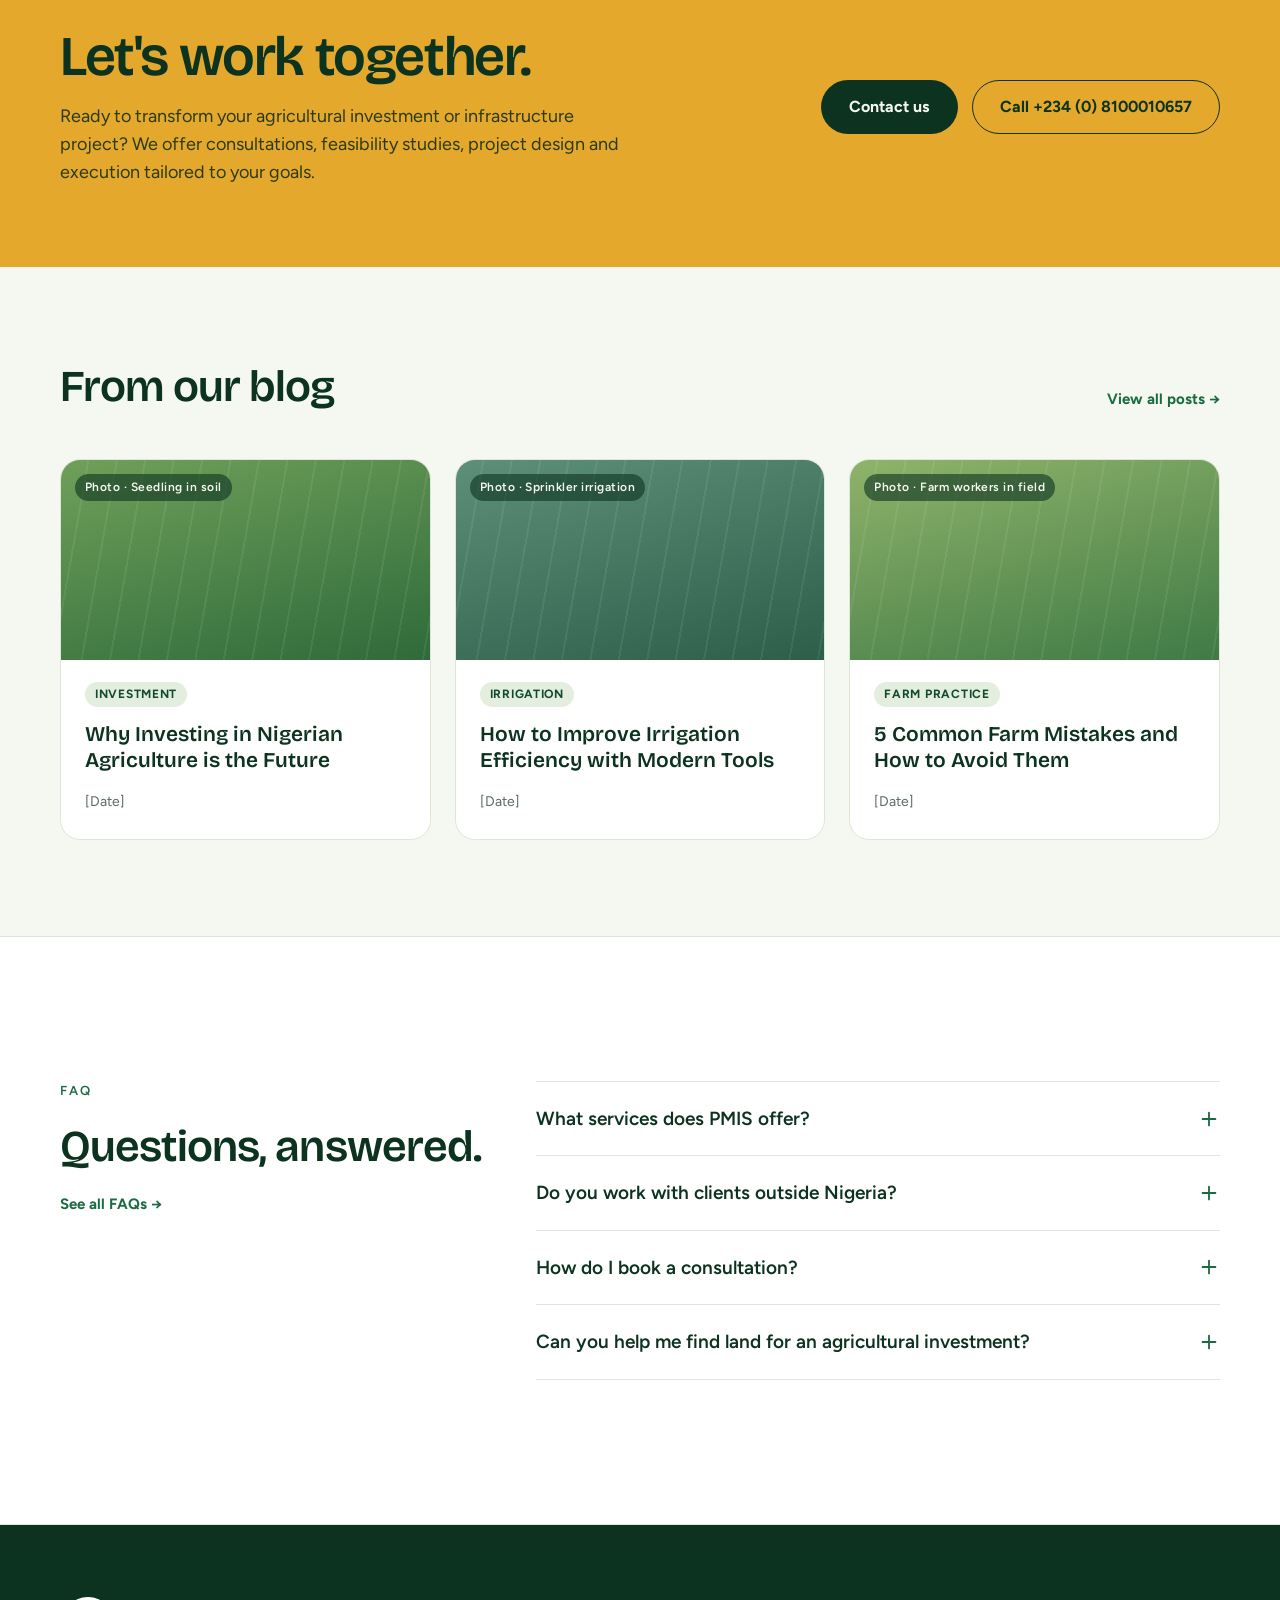
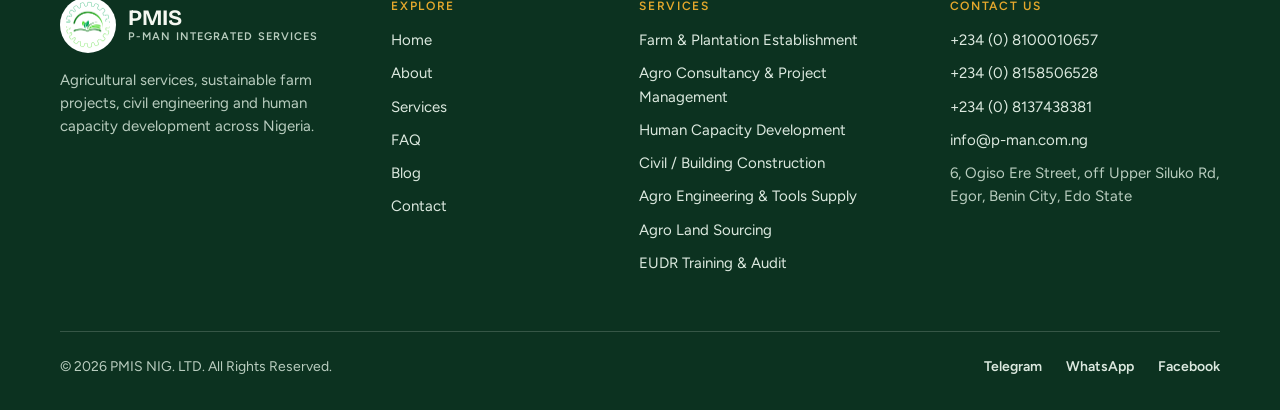
==== commit 03c3bcd4: "Full site: all 9 pages, EUDR gallery, contact form, team bios, updated email" ====
--- a/index.html
+++ b/index.html
@@ -22,12 +22,16 @@
   <symbol id="i-menu" viewBox="0 0 24 24"><path d="M4 7h16M4 12h16M4 17h16"/></symbol>
   <symbol id="i-close" viewBox="0 0 24 24"><path d="M6 6l12 12M18 6L6 18"/></symbol>
   <symbol id="i-plus" viewBox="0 0 24 24"><path d="M12 5v14M5 12h14"/></symbol>
+  <symbol id="i-chevron" viewBox="0 0 24 24"><path d="M6 9l6 6 6-6"/></symbol>
   <symbol id="i-sprout" viewBox="0 0 24 24"><path d="M12 21v-9"/><path d="M12 12c0-4 3-6 7-6 0 4-3 6-7 6z"/><path d="M12 14c0-3-2-5-6-5 0 3 2 5 6 5z"/></symbol>
   <symbol id="i-clipboard" viewBox="0 0 24 24"><rect x="6" y="4" width="12" height="17" rx="2"/><path d="M9 4h6v3H9z"/><path d="M9 12h6M9 16h4"/></symbol>
   <symbol id="i-people" viewBox="0 0 24 24"><circle cx="9" cy="8" r="3"/><path d="M3 20c0-3.5 2.5-6 6-6s6 2.5 6 6"/><circle cx="17" cy="9" r="2.5"/><path d="M17 14c2.5 0 4 2 4 5"/></symbol>
   <symbol id="i-building" viewBox="0 0 24 24"><path d="M3 21h18"/><path d="M5 21V10l7-5 7 5v11"/><path d="M10 21v-6h4v6"/></symbol>
   <symbol id="i-gear" viewBox="0 0 24 24"><circle cx="12" cy="12" r="3"/><path d="M12 3v3M12 18v3M3 12h3M18 12h3M5.6 5.6l2.1 2.1M16.3 16.3l2.1 2.1M18.4 5.6l-2.1 2.1M7.7 16.3l-2.1 2.1"/></symbol>
   <symbol id="i-pin" viewBox="0 0 24 24"><path d="M12 21s-6-5.5-6-11a6 6 0 0 1 12 0c0 5.5-6 11-6 11z"/><circle cx="12" cy="10" r="2.2"/></symbol>
+  <symbol id="i-phone" viewBox="0 0 24 24"><path d="M5 4h4l2 5-2.5 1.5a11 11 0 0 0 5 5L15 13l5 2v4a2 2 0 0 1-2 2A15 15 0 0 1 3 6a2 2 0 0 1 2-2z"/></symbol>
+  <symbol id="i-mail" viewBox="0 0 24 24"><rect x="3" y="5" width="18" height="14" rx="2"/><path d="M3 7l9 6 9-6"/></symbol>
+  <symbol id="i-shield" viewBox="0 0 24 24"><path d="M12 3l7 3v5c0 5-3.5 8-7 10-3.5-2-7-5-7-10V6l7-3z"/><path d="M9 12l2 2 4-4"/></symbol>
 </svg>
 
 <a class="skip" href="#main">Skip to content</a>
@@ -48,7 +52,16 @@
     <nav id="site-nav" class="nav" aria-label="Main">
       <ul class="nav__list">
         <li><a href="index.html" aria-current="page">Home</a></li>
-        <li><a href="about.html">About</a></li>
+        <li class="has-sub">
+          <a class="nav__parent" href="about.html">About</a>
+          <button class="sub-toggle" type="button" aria-expanded="false" aria-controls="sub-about" aria-label="About submenu"><svg class="icon" aria-hidden="true"><use href="#i-chevron"/></svg></button>
+          <ul id="sub-about" class="subnav">
+            <li><a href="about.html">About Us</a></li>
+            <li><a href="history.html">Our History</a></li>
+            <li><a href="team.html">Our Team</a></li>
+            <li><a href="gallery.html">Our Work</a></li>
+          </ul>
+        </li>
         <li><a href="services.html">Services</a></li>
         <li><a href="faq.html">FAQ</a></li>
         <li><a href="blog.html">Blog</a></li><!-- TODO: point to the WordPress blog URL when it is live -->
@@ -114,7 +127,7 @@
         <span class="panel__bar"></span>
         <h3 class="eyebrow">Our mission</h3>
         <ul class="dots">
-          <li>Satisfy our customers' requirements in terms of prices and delays.</li>
+          <li>Satisfy our customers' requirements in terms of prices, delays and services.</li>
           <li>Provide good quality services that are profitable to investors and customers, ensuring good returns on investment.</li>
           <li>Provide our employees with a good working environment and conditions.</li>
         </ul>
@@ -140,7 +153,7 @@
     <div class="section-head">
       <div class="stack">
         <span class="eyebrow">Our services</span>
-        <h2 class="h2 section-head__title">Six services, one dependable partner for your project.</h2>
+        <h2 class="h2 section-head__title">Seven services, one dependable partner for your project.</h2>
       </div>
       <a class="btn btn--dark" href="contact.html">Book a service</a>
     </div>
@@ -211,6 +224,17 @@
           <h3 class="h3">Agro Land Sourcing</h3>
           <p>Finding and facilitating land acquisition for agricultural investments.</p>
           <a class="link" href="services.html">Learn more →</a>
+        </div>
+      </article>
+
+      <article class="card service span-last">
+        <div class="media ph ph--d" role="img" aria-label="Training session on traceability and compliance"><span class="ph__tag">Photo · Compliance training session</span></div>
+        <div class="service__body">
+          <span class="icon-box icon-box--gold"><svg class="icon" aria-hidden="true"><use href="#i-shield"/></svg></span>
+          <span class="service__num">07</span>
+          <h3 class="h3">EUDR Training &amp; Audit</h3>
+          <p>Training and audits that get your supply chain ready for the EU Deforestation Regulation.</p>
+          <a class="link" href="services.html#eudr">Learn more →</a>
         </div>
       </article>
 
@@ -282,7 +306,7 @@
       <p>Ready to transform your agricultural investment or infrastructure project? We offer consultations, feasibility studies, project design and execution tailored to your goals.</p>
     </div>
     <div class="cta__actions">
-      <a class="btn btn--dark" href="mailto:info@pmisng.com">Contact us</a>
+      <a class="btn btn--dark" href="mailto:info@p-man.com.ng">Contact us</a>
       <a class="btn btn--outline-dark" href="tel:+2348100010657">Call +234 (0) 8100010657</a>
     </div>
   </div>
@@ -391,6 +415,7 @@
           <li><a href="services.html">Civil / Building Construction</a></li>
           <li><a href="services.html">Agro Engineering &amp; Tools Supply</a></li>
           <li><a href="services.html">Agro Land Sourcing</a></li>
+          <li><a href="services.html#eudr">EUDR Training &amp; Audit</a></li>
         </ul>
       </div>
 
@@ -400,7 +425,7 @@
           <li><a href="tel:+2348100010657">+234 (0) 8100010657</a></li>
           <li><a href="tel:+2348158506528">+234 (0) 8158506528</a></li>
           <li><a href="tel:+2348137438381">+234 (0) 8137438381</a></li>
-          <li><a href="mailto:info@pmisng.com">info@pmisng.com</a></li>
+          <li><a href="mailto:info@p-man.com.ng">info@p-man.com.ng</a></li>
           <li class="footer__address">6, Ogiso Ere Street, off Upper Siluko Rd, Egor, Benin City, Edo State</li>
         </ul>
       </div>
--- a/css/styles.css
+++ b/css/styles.css
@@ -303,6 +303,133 @@
 .footer__social { display: flex; gap: 24px; font-weight: 600; color: #DCE9DF; }
 
 /* =========================================================
+   Dropdown menu (About submenu)
+   Desktop: opens on hover, or with the chevron button (keyboard/click).
+   Phones: the chevron button opens it inline inside the menu.
+   ========================================================= */
+.nav__list > li { position: relative; display: flex; align-items: center; }
+.sub-toggle {
+  width: 28px; height: 28px; margin-left: 2px; padding: 0; border: 0; border-radius: 6px;
+  background: transparent; color: inherit; cursor: pointer;
+  display: inline-flex; align-items: center; justify-content: center;
+}
+.sub-toggle .icon { width: 16px; height: 16px; stroke-width: 2; transition: transform 0.2s ease; }
+.has-sub.is-open > .sub-toggle .icon { transform: rotate(180deg); }
+.subnav {
+  display: none; position: absolute; top: calc(100% + 10px); left: -14px; z-index: 30;
+  min-width: 220px; padding: 8px; background: var(--white);
+  border: 1px solid var(--line); border-radius: 14px; box-shadow: 0 12px 32px rgba(12, 50, 32, 0.14);
+}
+.subnav::before { content: ""; position: absolute; left: 0; right: 0; top: -12px; height: 12px; } /* hover bridge */
+.subnav a { display: block; padding: 10px 14px; border-radius: 8px; font-size: 0.9375rem; font-weight: 500; white-space: nowrap; }
+.subnav a:hover { background: var(--g100); opacity: 1; }
+.nav__list .subnav a[aria-current="page"] { background: var(--g100); color: var(--g800); font-weight: 700; box-shadow: none; }
+.has-sub.is-open > .subnav { display: block; }
+@media (hover: hover) and (min-width: 901px) {
+  .has-sub:hover > .subnav { display: block; }
+}
+
+/* =========================================================
+   Inner pages (About and the pages that follow)
+   ========================================================= */
+.section--ruled { border-block: 1px solid var(--line); }
+.section--compact { padding-block: 56px; }
+.icon-box--gold { background: var(--gold); }
+
+/* Page hero */
+.page-hero { min-height: 320px; display: flex; align-items: center; color: var(--on-dark); }
+.page-hero::before { content: ""; position: absolute; inset: 0; background: rgba(12, 50, 32, 0.35); }
+.page-hero .ph__tag { top: auto; bottom: 14px; }
+.page-hero__inner {
+  position: relative; z-index: 1; display: flex; flex-direction: column; align-items: center;
+  gap: 14px; padding-block: 72px; text-align: center;
+}
+.page-hero__lead { font-size: 1.1875rem; color: var(--on-dark-soft); text-wrap: balance; }
+.breadcrumb { display: flex; flex-wrap: wrap; justify-content: center; gap: 8px; font-size: 0.875rem; color: var(--on-dark-soft); }
+.breadcrumb [aria-current] { color: var(--on-dark); font-weight: 600; }
+
+/* Two-column text + image */
+.split { display: grid; grid-template-columns: 1.1fr 0.9fr; gap: 56px; align-items: center; }
+.split-2 { display: grid; grid-template-columns: 1fr 1fr; gap: 24px; align-items: stretch; }
+.portrait { aspect-ratio: 5 / 6; border-radius: 28px; }
+.lead strong { color: var(--ink); }
+
+/* Timeline */
+.timeline { max-width: 960px; margin: 0; padding: 0; list-style: none; border-bottom: 1px solid var(--line); }
+.timeline__item {
+  display: grid; grid-template-columns: 170px 1fr; gap: 8px 32px;
+  padding: 26px 0; border-top: 1px solid var(--line);
+}
+.timeline__year {
+  display: flex; align-items: flex-start; gap: 12px;
+  font-family: var(--font-display); font-size: 1.375rem; font-weight: 700; line-height: 1.25; color: var(--g800);
+}
+.timeline__year::before {
+  content: ""; flex: none; width: 10px; height: 10px; margin-top: 0.5em; border-radius: 50%; background: var(--gold);
+}
+.timeline__body { min-width: 0; color: var(--ink); }
+.timeline__body .dots .dots { margin-top: 10px; gap: 8px; }
+/* A bullet that contains a sub-list (add class "dots__parent" to that <li>) */
+.dots li.dots__parent { display: block; position: relative; padding-left: 20px; }
+.dots li.dots__parent::before { position: absolute; left: 0; top: 0; }
+.dots li.dots__parent > .dots { margin-top: 10px; }
+.timeline__body .dots .dots li::before { width: 6px; height: 6px; margin-top: 0.65em; background: var(--gold); }
+
+/* Vision / mission / values cards */
+.grid-3.vmv { align-items: stretch; }
+.vmv__card {
+  display: flex; flex-direction: column; align-items: flex-start; gap: 16px;
+  padding: 32px 28px; border-radius: 24px; border: 1.5px solid var(--g800);
+}
+.vmv__card--dark { background: var(--g800); color: var(--on-dark); }
+.vmv__card--dark .h3 { color: var(--on-dark); }
+.vmv__card--light { background: var(--white); color: var(--ink); }
+.vmv__card .dots { gap: 14px; }
+.vmv__card--dark .dots li::before { background: var(--gold); }
+.vmv__card--dark .dots strong { color: var(--gold); }
+.vmv__card .h3 { font-size: clamp(1.5rem, 1.3rem + 0.6vw, 1.75rem); }
+
+/* Compact service cards (no photo) */
+.mini { padding: 24px; gap: 12px; align-items: flex-start; }
+.mini p { font-size: 1rem; color: var(--muted); }
+
+/* Partners stacked beside text */
+.partners--stack { grid-template-columns: 1fr; margin-top: 0; }
+
+.cta__tagline { font-weight: 700; color: var(--g900); }
+
+@media (max-width: 1024px) {
+  .grid-3.vmv { grid-template-columns: repeat(3, minmax(0, 1fr)); }
+}
+
+@media (max-width: 900px) {
+  .split, .split-2 { grid-template-columns: 1fr; gap: 28px; }
+  .portrait { aspect-ratio: 4 / 3; }
+  .grid-3.vmv { grid-template-columns: 1fr; }
+
+  /* Dropdown inside the mobile menu */
+  .nav__list > li { display: block; }
+  .nav__list > .has-sub { display: flex; flex-wrap: wrap; align-items: center; border-bottom: 1px solid var(--line); }
+  .nav__list .has-sub > .nav__parent { flex: 1; border-bottom: 0; }
+  .sub-toggle { width: 44px; height: 44px; margin: 0; }
+  .nav__list .subnav {
+    position: static; display: none; width: 100%; min-width: 0; padding: 0 0 8px 16px;
+    border: 0; border-radius: 0; box-shadow: none; background: transparent;
+  }
+  .nav__list .subnav::before { display: none; }
+  .nav__list .subnav a { padding: 12px 0; border-radius: 0; border-bottom: 1px solid var(--line); white-space: normal; }
+  .nav__list .subnav li:last-child a { border-bottom: 0; }
+  .nav__list .subnav a[aria-current="page"] { background: transparent; }
+}
+
+@media (max-width: 720px) {
+  .timeline__item { grid-template-columns: 1fr; gap: 10px; padding: 22px 0; }
+  .page-hero { min-height: 260px; }
+  .page-hero__inner { padding-block: 56px; }
+  .vmv__card { padding: 26px 22px; border-radius: 20px; }
+}
+
+/* =========================================================
    Responsive
    ========================================================= */
 
@@ -370,3 +497,191 @@
   .footer__grid { grid-template-columns: 1fr; gap: 36px; }
   .footer__bottom { flex-direction: column-reverse; align-items: flex-start; }
 }
+
+/* =========================================================
+   Our History page
+   ========================================================= */
+.grid-4 { display: grid; grid-template-columns: repeat(auto-fit, minmax(240px, 1fr)); gap: 24px; }
+.photo-wide { aspect-ratio: 4 / 3; width: 100%; border-radius: 24px; }
+.split--reverse { grid-template-columns: 0.9fr 1.1fr; }
+.timeline__body p + .dots { margin-top: 12px; }
+.timeline__fact { display: flex; flex-wrap: wrap; align-items: baseline; gap: 6px 14px; }
+.timeline__fact strong {
+  font-family: var(--font-display); font-size: clamp(2.25rem, 1.8rem + 1.6vw, 3rem);
+  font-weight: 700; line-height: 1; letter-spacing: -0.02em; color: var(--g800);
+}
+.timeline__after { margin-top: 28px; }
+.chips { display: flex; flex-wrap: wrap; gap: 10px; }
+.chips .chip { align-self: auto; padding: 7px 14px; font-size: 0.875rem; letter-spacing: 0; text-transform: none; }
+.gallery { display: grid; grid-template-columns: repeat(3, minmax(0, 1fr)); gap: 28px 24px; }
+.gallery__img { aspect-ratio: 4 / 3; border-radius: 16px; }
+.gallery figcaption { margin-top: 12px; font-size: 0.9375rem; font-weight: 600; color: var(--g900); }
+.panel p { color: var(--muted); }
+.panel .btn { align-self: flex-start; margin-top: 8px; }
+
+/* Organogram, rebuilt as live HTML (tree on desktop, indented list on tablet and phone) */
+.org { display: flex; flex-direction: column; align-items: center; }
+.org__root {
+  position: relative; max-width: 540px; padding: 18px 32px; border-radius: 16px; text-align: center; text-wrap: balance;
+  background: var(--g800); color: var(--on-dark);
+  font-family: var(--font-display); font-size: 1.25rem; font-weight: 600; line-height: 1.2;
+}
+.org__root::after { content: ""; position: absolute; left: 50%; top: 100%; width: 2px; height: 32px; margin-left: -1px; background: var(--g700); }
+.org__branches {
+  position: relative; display: grid; grid-template-columns: repeat(4, minmax(0, 1fr)); gap: 20px;
+  width: 100%; margin-top: 32px; padding-top: 32px;
+}
+.org__branches::before { content: ""; position: absolute; top: 0; left: calc(12.5% - 7.5px); right: calc(12.5% - 7.5px); height: 2px; background: var(--g700); }
+.org__branch { position: relative; display: flex; flex-direction: column; }
+.org__branch::before { content: ""; position: absolute; left: 50%; top: -32px; width: 2px; height: 32px; margin-left: -1px; background: var(--g700); }
+.org__title {
+  display: flex; align-items: center; justify-content: center; min-height: 76px;
+  padding: 14px; border-radius: 14px; text-align: center;
+  background: var(--gold-soft); border: 1.5px solid var(--gold);
+  font-family: var(--font-display); font-size: 1.0625rem; font-weight: 600; line-height: 1.25; color: var(--g900);
+}
+.org__leaves { position: relative; display: flex; flex-direction: column; flex: 1; gap: 10px; margin-top: 28px; }
+.org__leaves::before { content: ""; position: absolute; left: 50%; top: -28px; width: 2px; height: 28px; margin-left: -1px; background: var(--g700); }
+.org__leaves li {
+  flex: 1; display: flex; align-items: center; justify-content: center; padding: 14px; border-radius: 12px;
+  background: var(--white); border: 1px solid var(--line);
+  font-size: 0.9375rem; line-height: 1.4; text-align: center; color: var(--ink);
+}
+
+@media (max-width: 1000px) {
+  .org { align-items: stretch; }
+  .org__root { max-width: none; padding: 16px 20px; text-align: left; font-size: 1.125rem; }
+  .org__root::after { left: 22px; height: 20px; }
+  .org__branches { grid-template-columns: 1fr; gap: 18px; width: auto; margin: 20px 0 0 22px; padding: 0 0 0 20px; border-left: 2px solid var(--g700); }
+  .org__branches::before, .org__leaves::before { display: none; }
+  .org__branch::before { left: -22px; top: 26px; width: 20px; height: 2px; margin: 0; }
+  .org__title { justify-content: flex-start; min-height: 0; text-align: left; }
+  .org__leaves { margin: 10px 0 0 16px; padding-left: 14px; border-left: 2px solid var(--line); }
+  .org__leaves li { justify-content: flex-start; text-align: left; }
+}
+@media (max-width: 900px) {
+  .split--reverse { grid-template-columns: 1fr; }
+  .photo-wide { aspect-ratio: 16 / 10; }
+  .gallery { grid-template-columns: repeat(2, minmax(0, 1fr)); gap: 24px 16px; }
+}
+@media (max-width: 480px) {
+  .gallery { grid-template-columns: 1fr; }
+}
+
+/* ---------- Our Team page ---------- */
+.expertise__label { font-size: 0.8125rem; font-weight: 700; letter-spacing: 0.08em; text-transform: uppercase; color: var(--muted); }
+.person__photo { aspect-ratio: 4 / 5; border-radius: 20px; }
+.person__photo--card { aspect-ratio: 1 / 1; border-radius: 0; }
+.person__role { font-weight: 700; color: var(--g700); font-size: 0.9375rem; }
+.feature { display: grid; grid-template-columns: 0.8fr 1.2fr; gap: 56px; align-items: start; margin-top: 8px; }
+.feature .person__photo { position: sticky; top: 100px; }
+.team-grid { display: grid; grid-template-columns: repeat(3, minmax(0, 1fr)); gap: 24px; align-items: start; }
+.person-card { padding: 0; overflow: hidden; display: flex; flex-direction: column; }
+.person-card__body { display: flex; flex-direction: column; gap: 10px; padding: 22px 24px 24px; }
+.person__summary { color: var(--muted); font-size: 0.9375rem; line-height: 1.55; }
+.bio { margin-top: 6px; }
+.bio summary { display: inline-flex; align-items: center; gap: 6px; cursor: pointer; list-style: none; font-size: 0.9375rem; font-weight: 700; color: var(--g700); }
+.bio summary::-webkit-details-marker { display: none; }
+.bio summary .icon { width: 18px; height: 18px; transition: transform .2s; }
+.bio[open] summary .icon { transform: rotate(180deg); }
+.bio__less, .bio[open] .bio__more { display: none; }
+.bio[open] .bio__less { display: inline; }
+.bio summary:focus-visible { outline: 2px solid var(--gold); outline-offset: 3px; border-radius: 4px; }
+.bio__text { display: grid; gap: 12px; margin-top: 14px; font-size: 0.9375rem; line-height: 1.65; color: var(--ink); }
+@media (max-width: 1024px) { .team-grid { grid-template-columns: repeat(2, minmax(0, 1fr)); } }
+@media (max-width: 900px) {
+  .feature { grid-template-columns: 1fr; gap: 28px; }
+  .feature .person__photo { position: static; max-width: 420px; aspect-ratio: 1 / 1; }
+}
+@media (max-width: 640px) { .team-grid { grid-template-columns: 1fr; } }
+.feature > * { min-width: 0; }
+
+/* ---------- Services page ---------- */
+.chip--link { text-decoration: none; transition: background .15s, color .15s; }
+.chip--link:hover { background: var(--g700); color: var(--white); }
+.svc { scroll-margin-top: 80px; }
+.svc__head { display: flex; align-items: center; gap: 14px; }
+.svc__who { padding: 14px 16px; border-left: 3px solid var(--gold); background: var(--gold-soft); border-radius: 0 10px 10px 0; font-size: 0.9375rem; }
+.svc .btn { align-self: flex-start; }
+.steps { display: grid; grid-template-columns: repeat(4, minmax(0, 1fr)); gap: 24px; list-style: none; margin: 0; padding: 0; counter-reset: s; }
+.steps__item { padding: 24px; gap: 10px; }
+.steps__num { display: inline-flex; align-items: center; justify-content: center; width: 40px; height: 40px; border-radius: 50%; background: var(--g800); color: var(--white); font-family: var(--font-display); font-weight: 700; }
+.steps__item p { color: var(--muted); font-size: 1rem; }
+@media (max-width: 1024px) { .steps { grid-template-columns: repeat(2, minmax(0, 1fr)); } }
+@media (max-width: 560px) { .steps { grid-template-columns: 1fr; } }
+
+/* Seventh card: spans the last row so the grid has no orphan */
+.span-last { grid-column: 1 / -1; }
+.service.span-last { display: grid; grid-template-columns: 1fr 1fr; }
+.service.span-last .media { height: 100%; min-height: 240px; }
+.service.span-last .service__body { align-content: center; padding: 32px; }
+@media (max-width: 720px) {
+  .service.span-last { display: flex; }
+}
+
+/* ---------- FAQ page ---------- */
+.faq-page { display: grid; grid-template-columns: 1.7fr 1fr; gap: 56px; align-items: start; }
+.faq__group { font-size: 0.8125rem; font-weight: 700; letter-spacing: 0.08em; text-transform: uppercase; color: var(--g700); margin: 40px 0 12px; }
+.faq-page__main > .faq__group:first-child { margin-top: 0; }
+.faq-page__main .faq__list details p a { color: var(--g700); font-weight: 600; text-decoration: underline; }
+.faq-page__aside { position: sticky; top: 100px; }
+.faq-page__aside .panel { align-items: flex-start; }
+.faq-page__aside .btn { margin: 6px 0; }
+@media (max-width: 900px) {
+  .faq-page { grid-template-columns: 1fr; gap: 40px; }
+  .faq-page__aside { position: static; }
+}
+
+/* ---------- Contact page ---------- */
+.contact { display: grid; grid-template-columns: 1.4fr 1fr; gap: 40px; align-items: start; }
+.contact__form { padding: 32px; gap: 20px; }
+.contact__form form { display: grid; gap: 18px; }
+.field-row { display: grid; grid-template-columns: 1fr 1fr; gap: 18px; }
+.field { display: grid; gap: 6px; min-width: 0; }
+.field label { font-size: 0.9375rem; font-weight: 600; color: var(--ink); }
+.field__opt { font-weight: 400; color: var(--muted); }
+.field input, .field select, .field textarea {
+  width: 100%; padding: 13px 14px; font: inherit; color: var(--ink);
+  background: var(--white); border: 1.5px solid var(--line); border-radius: 12px;
+}
+.field textarea { resize: vertical; min-height: 140px; }
+.field input:focus-visible, .field select:focus-visible, .field textarea:focus-visible { outline: 2px solid var(--gold); outline-offset: 1px; border-color: var(--g700); }
+.field input[aria-invalid="true"], .field textarea[aria-invalid="true"] { border-color: #B3261E; }
+.field__note { font-size: 0.8125rem; color: var(--muted); }
+.contact__form .btn { justify-self: start; }
+.hp { position: absolute; left: -9999px; width: 1px; height: 1px; overflow: hidden; }
+.notice { display: none; padding: 14px 16px; border-radius: 12px; font-size: 0.9375rem; }
+.notice--ok { background: var(--g100); color: var(--g900); border: 1px solid var(--g700); }
+.notice--err { background: #FCECEA; color: #7A1912; border: 1px solid #B3261E; }
+.notice:target, .notice.is-shown { display: block; }
+#sent:target ~ form, #sent.is-shown ~ form { display: none; }
+.contact__info { display: grid; gap: 16px; }
+.info { flex-direction: row; gap: 16px; align-items: flex-start; padding: 22px; }
+.info .icon-box { flex: none; }
+.info ul { display: grid; gap: 4px; margin-top: 6px; }
+.info a:not(.link) { font-weight: 600; color: var(--g700); }
+.info address { font-style: normal; margin: 6px 0 10px; color: var(--muted); }
+@media (max-width: 900px) { .contact { grid-template-columns: 1fr; } }
+@media (max-width: 560px) { .field-row { grid-template-columns: 1fr; } .contact__form { padding: 22px; } .contact__form .btn { justify-self: stretch; } }
+.field input, .field select { min-height: 54px; }
+.field-row { align-items: end; }
+
+/* ---------- Our Work page ---------- */
+.stats--stack { grid-template-columns: 1fr; gap: 28px; }
+.work-list { display: grid; gap: 56px; }
+.work { display: grid; grid-template-columns: 0.9fr 1.3fr; gap: 40px; align-items: start; }
+.work + .work { padding-top: 56px; border-top: 1px solid var(--line); }
+.work__text { min-width: 0; }
+.work__meta { font-size: 0.875rem; font-weight: 600; color: var(--muted); }
+.work__photos { display: grid; grid-template-columns: repeat(3, minmax(0, 1fr)); gap: 12px; list-style: none; margin: 0; padding: 0; }
+.work__photos .gallery__img { aspect-ratio: 3 / 4; border-radius: 14px; }
+.work__photos img { width: 100%; height: 100%; aspect-ratio: 3 / 4; object-fit: cover; border-radius: 14px; display: block; }
+.work__photos a { display: block; cursor: zoom-in; border-radius: 14px; }
+.work__photos a:focus-visible { outline: 3px solid var(--gold); outline-offset: 2px; }
+@media (max-width: 900px) { .work { grid-template-columns: 1fr; gap: 20px; } }
+@media (max-width: 480px) { .work__photos { gap: 8px; } }
+
+.lightbox { border: 0; padding: 0; background: transparent; max-width: 96vw; max-height: 94vh; overflow: visible; }
+.lightbox::backdrop { background: rgba(12, 50, 32, 0.88); }
+.lightbox img { display: block; max-width: 96vw; max-height: 88vh; border-radius: 12px; }
+.lightbox__close { position: absolute; top: -14px; right: -14px; width: 40px; height: 40px; border-radius: 50%; border: 0; background: var(--white); color: var(--g900); font-size: 1.5rem; line-height: 1; cursor: pointer; }
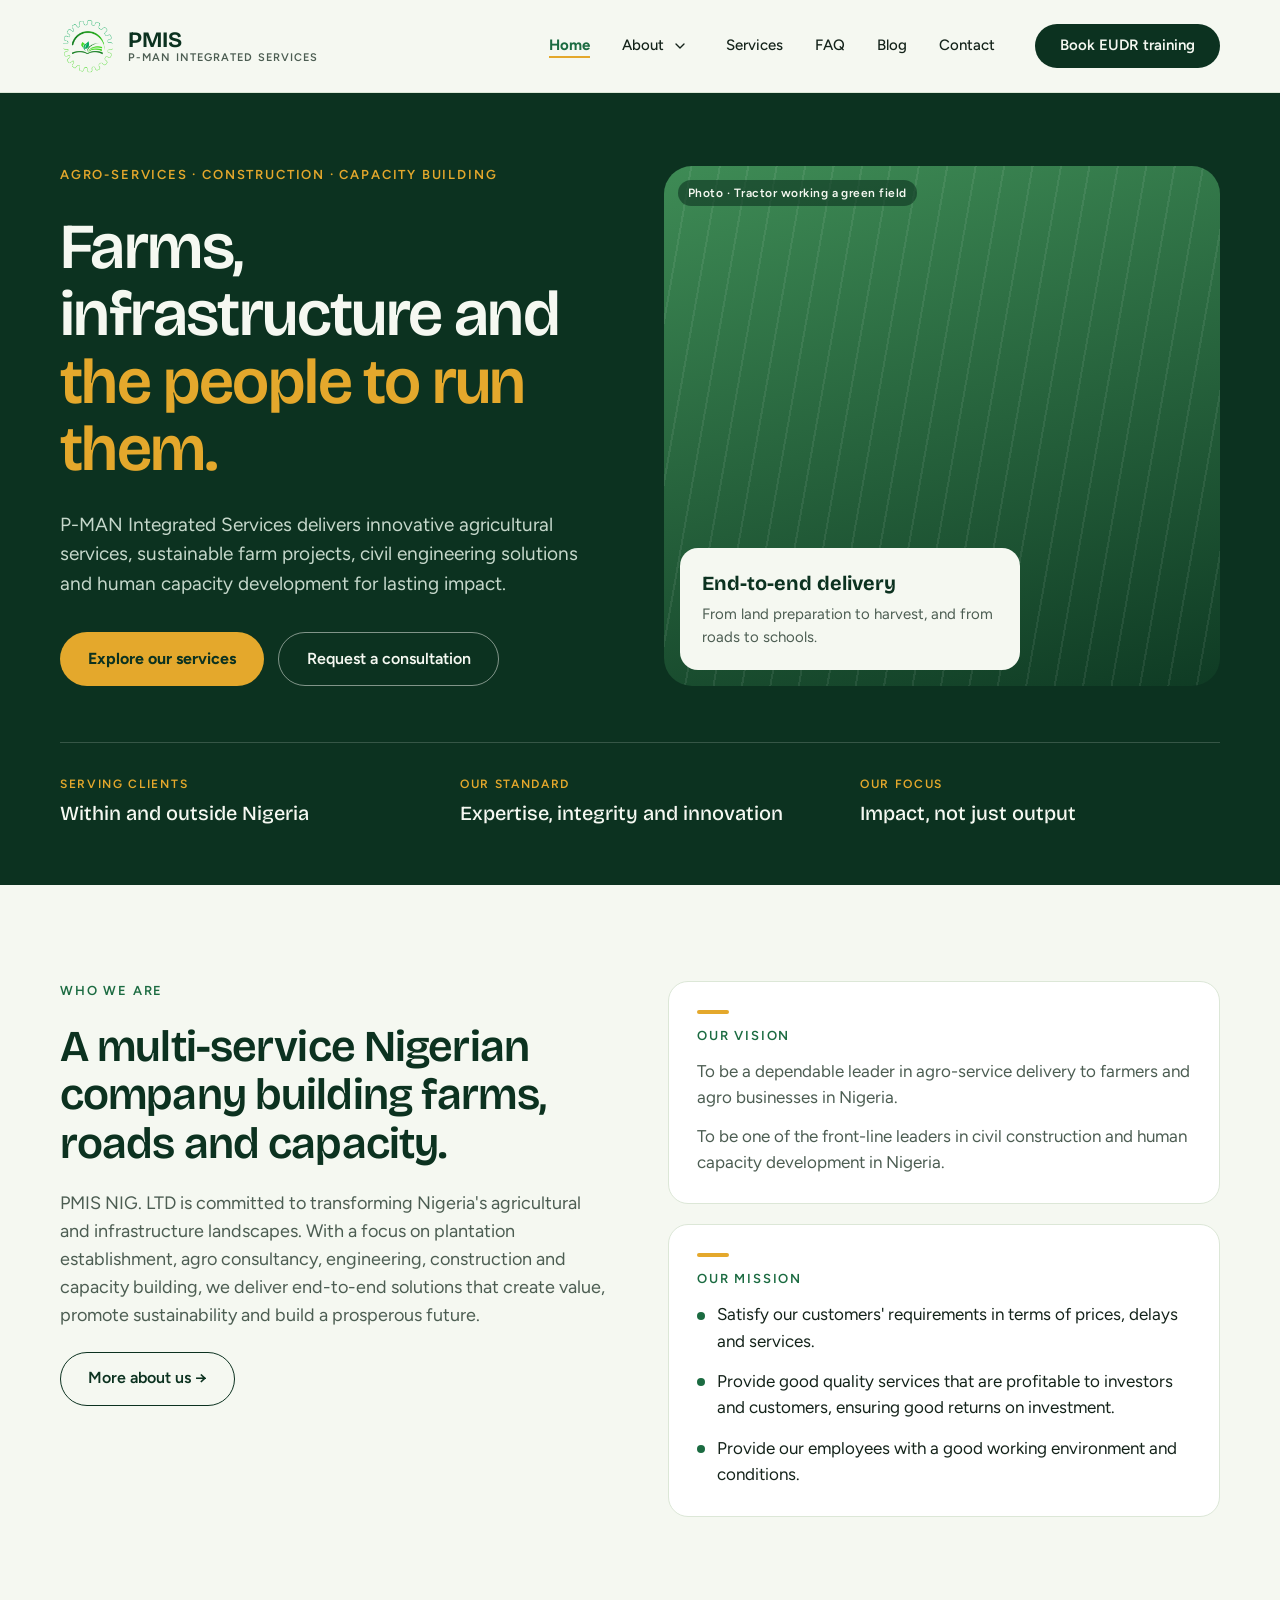
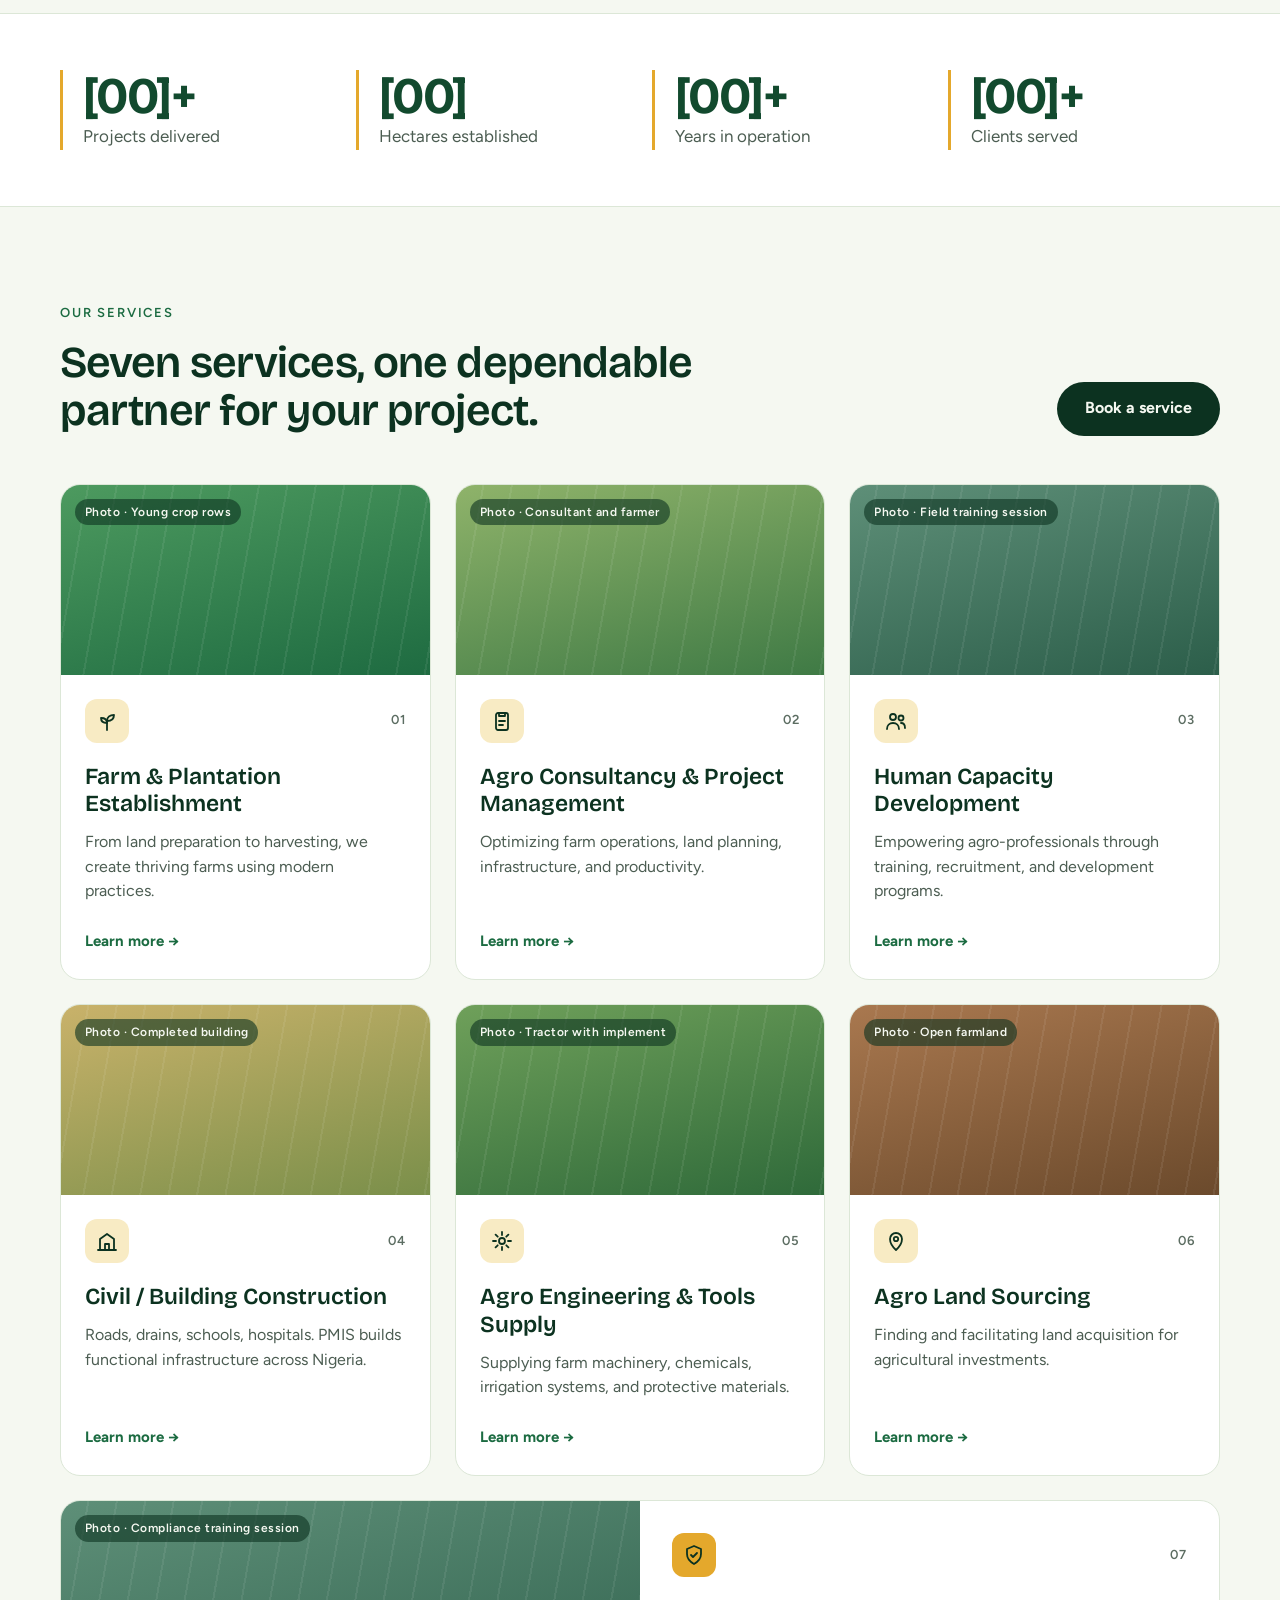
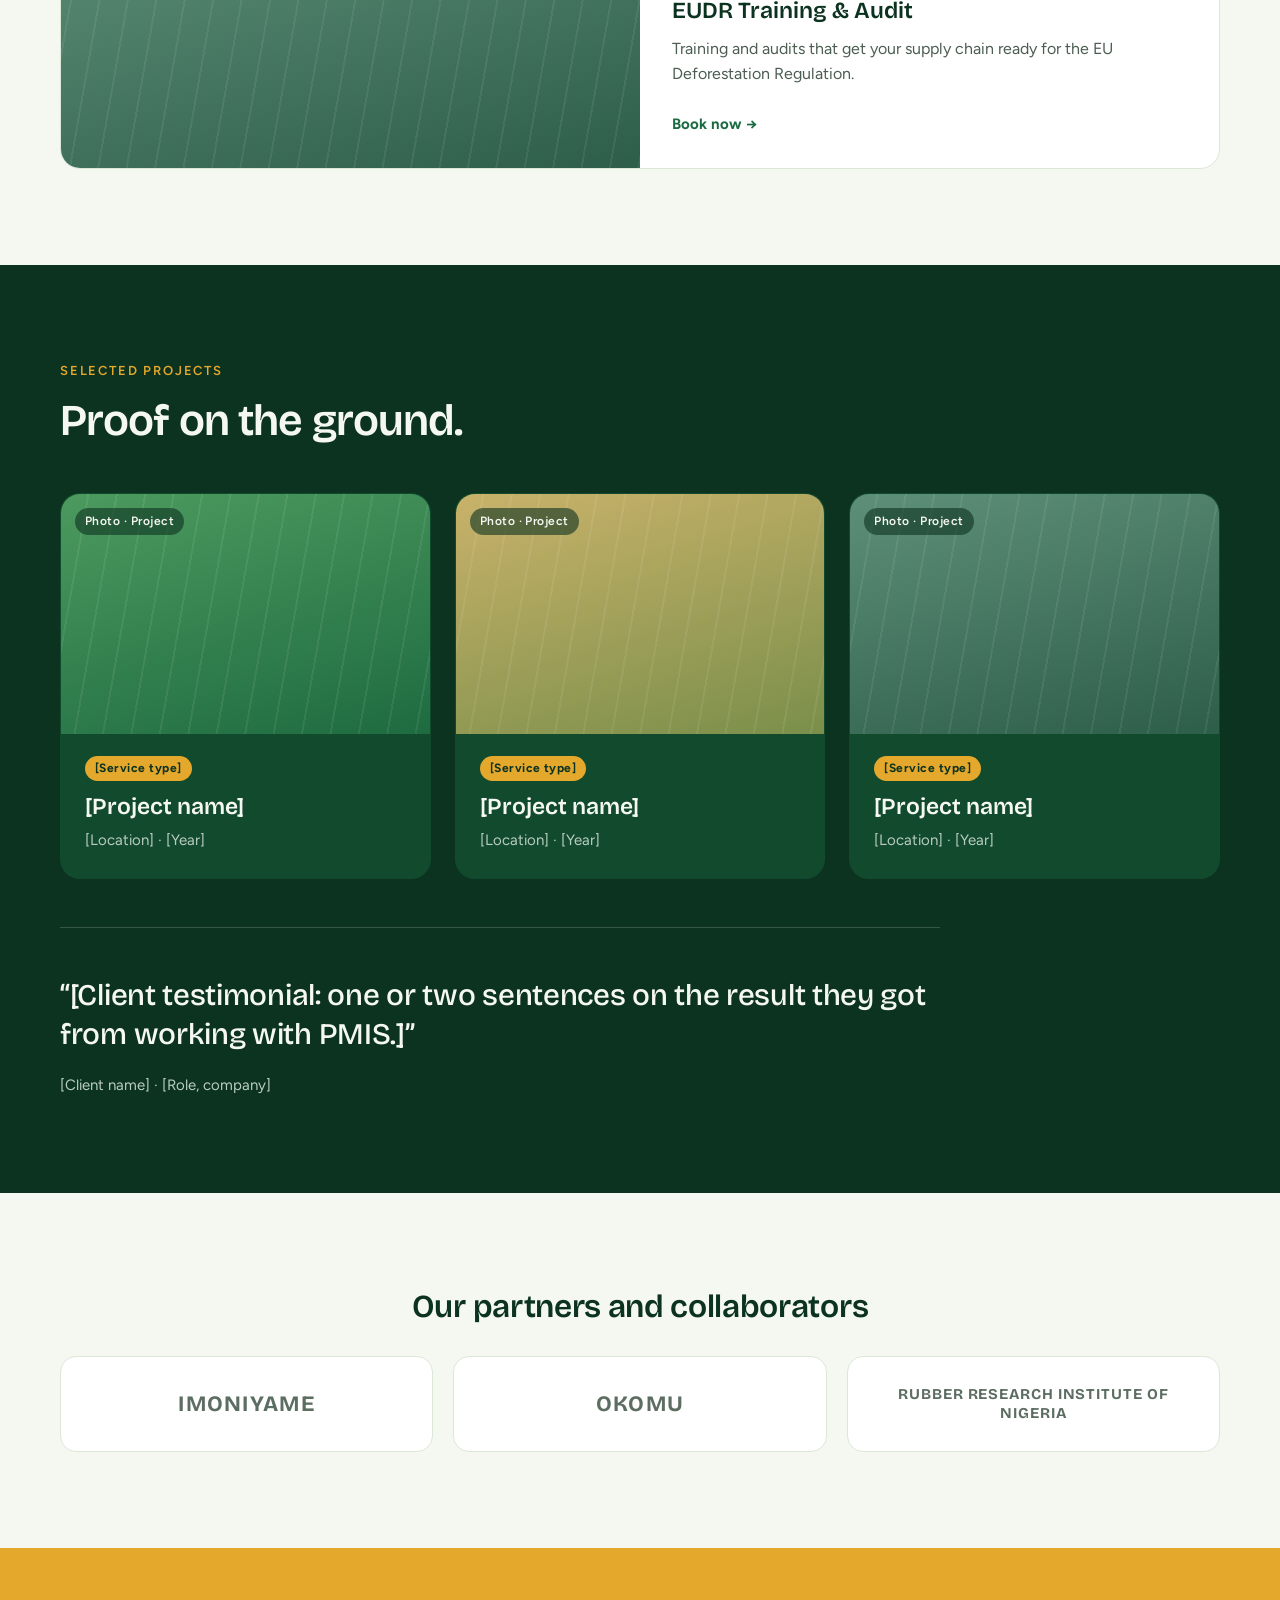
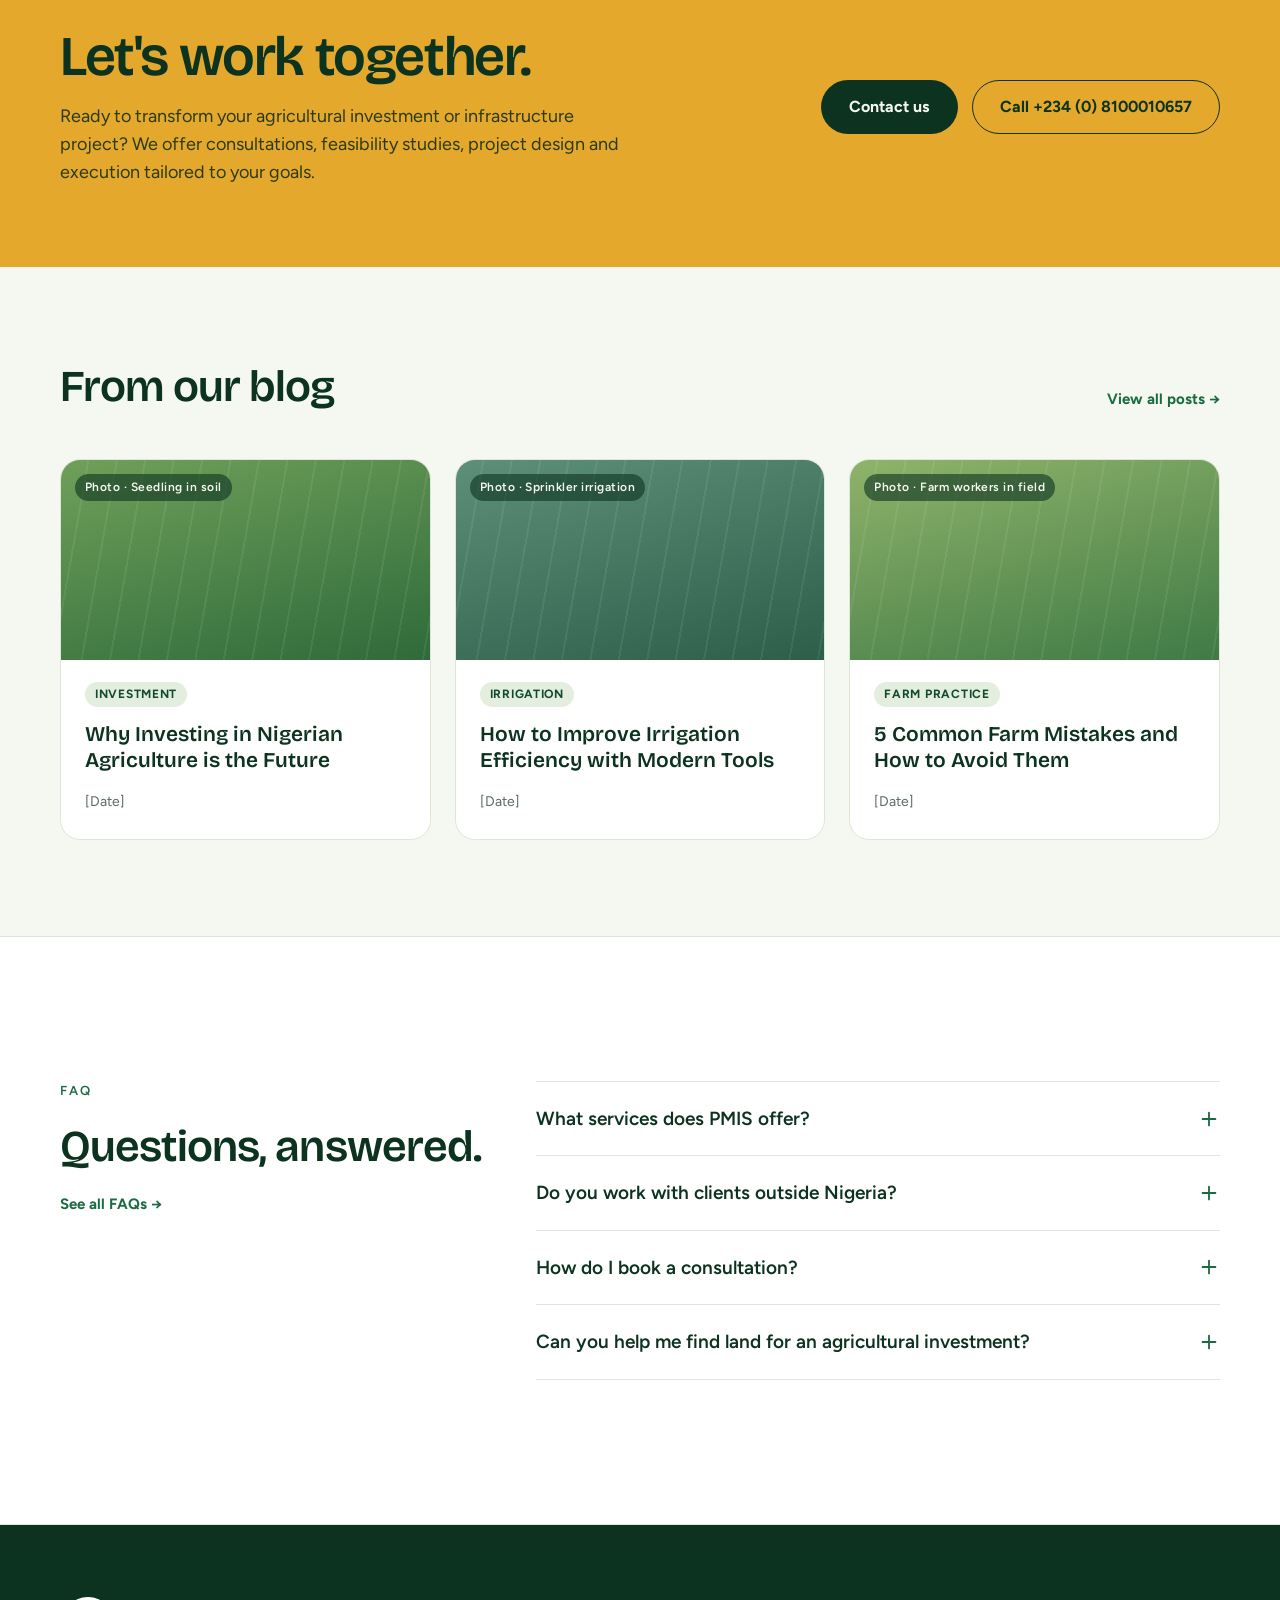
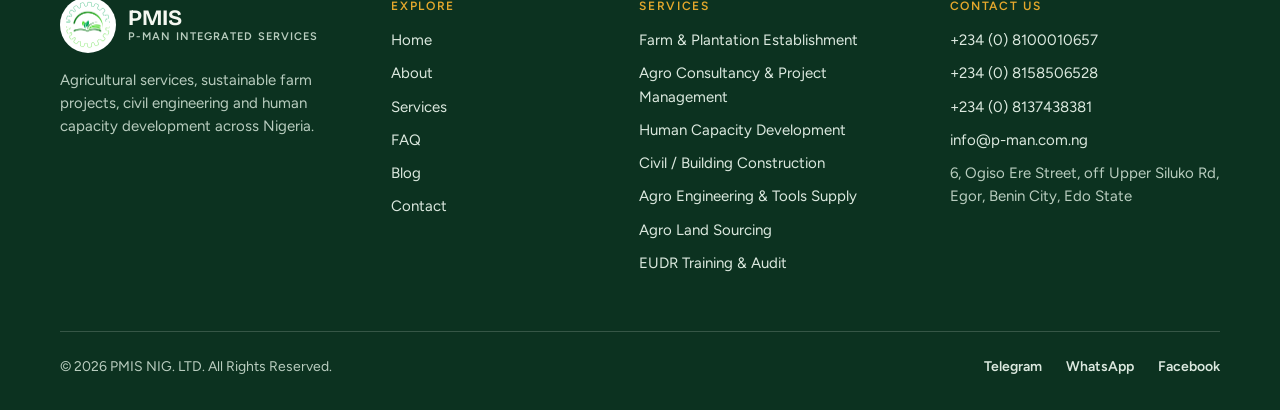
==== commit 0abbcc1a: "Revert email to info@p-man.com.ng across all pages" ====
--- a/index.html
+++ b/index.html
@@ -67,7 +67,7 @@
         <li><a href="blog.html">Blog</a></li><!-- TODO: point to the WordPress blog URL when it is live -->
         <li><a href="contact.html">Contact</a></li>
       </ul>
-      <a class="btn btn--dark nav__cta" href="contact.html">Let's talk</a>
+      <a class="btn btn--dark nav__cta" href="eudr.html">Book EUDR training</a>
     </nav>
   </div>
 </header>
@@ -234,7 +234,7 @@
           <span class="service__num">07</span>
           <h3 class="h3">EUDR Training &amp; Audit</h3>
           <p>Training and audits that get your supply chain ready for the EU Deforestation Regulation.</p>
-          <a class="link" href="services.html#eudr">Learn more →</a>
+          <a class="link" href="eudr.html">Book now →</a>
         </div>
       </article>
 
@@ -415,7 +415,7 @@
           <li><a href="services.html">Civil / Building Construction</a></li>
           <li><a href="services.html">Agro Engineering &amp; Tools Supply</a></li>
           <li><a href="services.html">Agro Land Sourcing</a></li>
-          <li><a href="services.html#eudr">EUDR Training &amp; Audit</a></li>
+          <li><a href="eudr.html">EUDR Training &amp; Audit</a></li>
         </ul>
       </div>
 
--- a/css/styles.css
+++ b/css/styles.css
@@ -685,3 +685,30 @@
 .lightbox::backdrop { background: rgba(12, 50, 32, 0.88); }
 .lightbox img { display: block; max-width: 96vw; max-height: 88vh; border-radius: 12px; }
 .lightbox__close { position: absolute; top: -14px; right: -14px; width: 40px; height: 40px; border-radius: 50%; border: 0; background: var(--white); color: var(--g900); font-size: 1.5rem; line-height: 1; cursor: pointer; }
+
+/* ---------- EUDR booking page ---------- */
+.page-hero__actions { display: flex; gap: 12px; justify-content: center; flex-wrap: wrap; margin-top: 24px; }
+.pkgs { display: grid; grid-template-columns: repeat(2, minmax(0, 1fr)); gap: 24px; }
+.pkg { padding: 32px; gap: 16px; align-items: flex-start; }
+.pkg--feature { border-color: var(--g700); box-shadow: 0 0 0 1px var(--g700); }
+.pkg__price { font-family: var(--font-display); font-size: 2.25rem; font-weight: 700; color: var(--g800); line-height: 1; }
+.pkg__from { font-family: var(--font-body); font-size: 0.9375rem; font-weight: 600; color: var(--muted); margin-right: 4px; }
+.pkgs__note { margin-top: 20px; color: var(--muted); font-size: 0.9375rem; }
+.pkgs__note a { color: var(--g700); font-weight: 600; text-decoration: underline; }
+.booking { display: grid; grid-template-columns: 0.9fr 1.3fr; gap: 48px; align-items: start; }
+.booking .stack a { color: var(--g700); font-weight: 600; text-decoration: underline; }
+.choices { display: grid; grid-template-columns: 1fr 1fr; gap: 12px; border: 0; padding: 0; margin: 0; min-width: 0; }
+.choices legend { font-size: 0.9375rem; font-weight: 600; padding: 0; margin-bottom: 10px; }
+.choice { position: relative; cursor: pointer; }
+.choice input { position: absolute; opacity: 0; inset: 0; }
+.choice span { display: grid; gap: 2px; padding: 14px 16px; border: 1.5px solid var(--line); border-radius: 12px; background: var(--white); }
+.choice small { color: var(--muted); }
+.choice input:checked + span { border-color: var(--g700); box-shadow: 0 0 0 1px var(--g700); background: var(--g100); }
+.choice input:focus-visible + span { outline: 2px solid var(--gold); outline-offset: 2px; }
+.thanks { max-width: 720px; display: grid; gap: 20px; }
+.pay { display: flex; gap: 12px; flex-wrap: wrap; }
+@media (max-width: 900px) { .pkgs, .booking { grid-template-columns: 1fr; } .booking { gap: 32px; } }
+@media (max-width: 560px) { .choices { grid-template-columns: 1fr; } .pkg { padding: 22px; } .pay .btn { width: 100%; } }
+[hidden] { display: none !important; }
+.nav__cta { white-space: nowrap; }
+@media (min-width: 901px) and (max-width: 1100px) { .nav__cta { padding: 0.6rem 1rem; font-size: 0.875rem; } .logo__tag, .logo small { display: none; } }
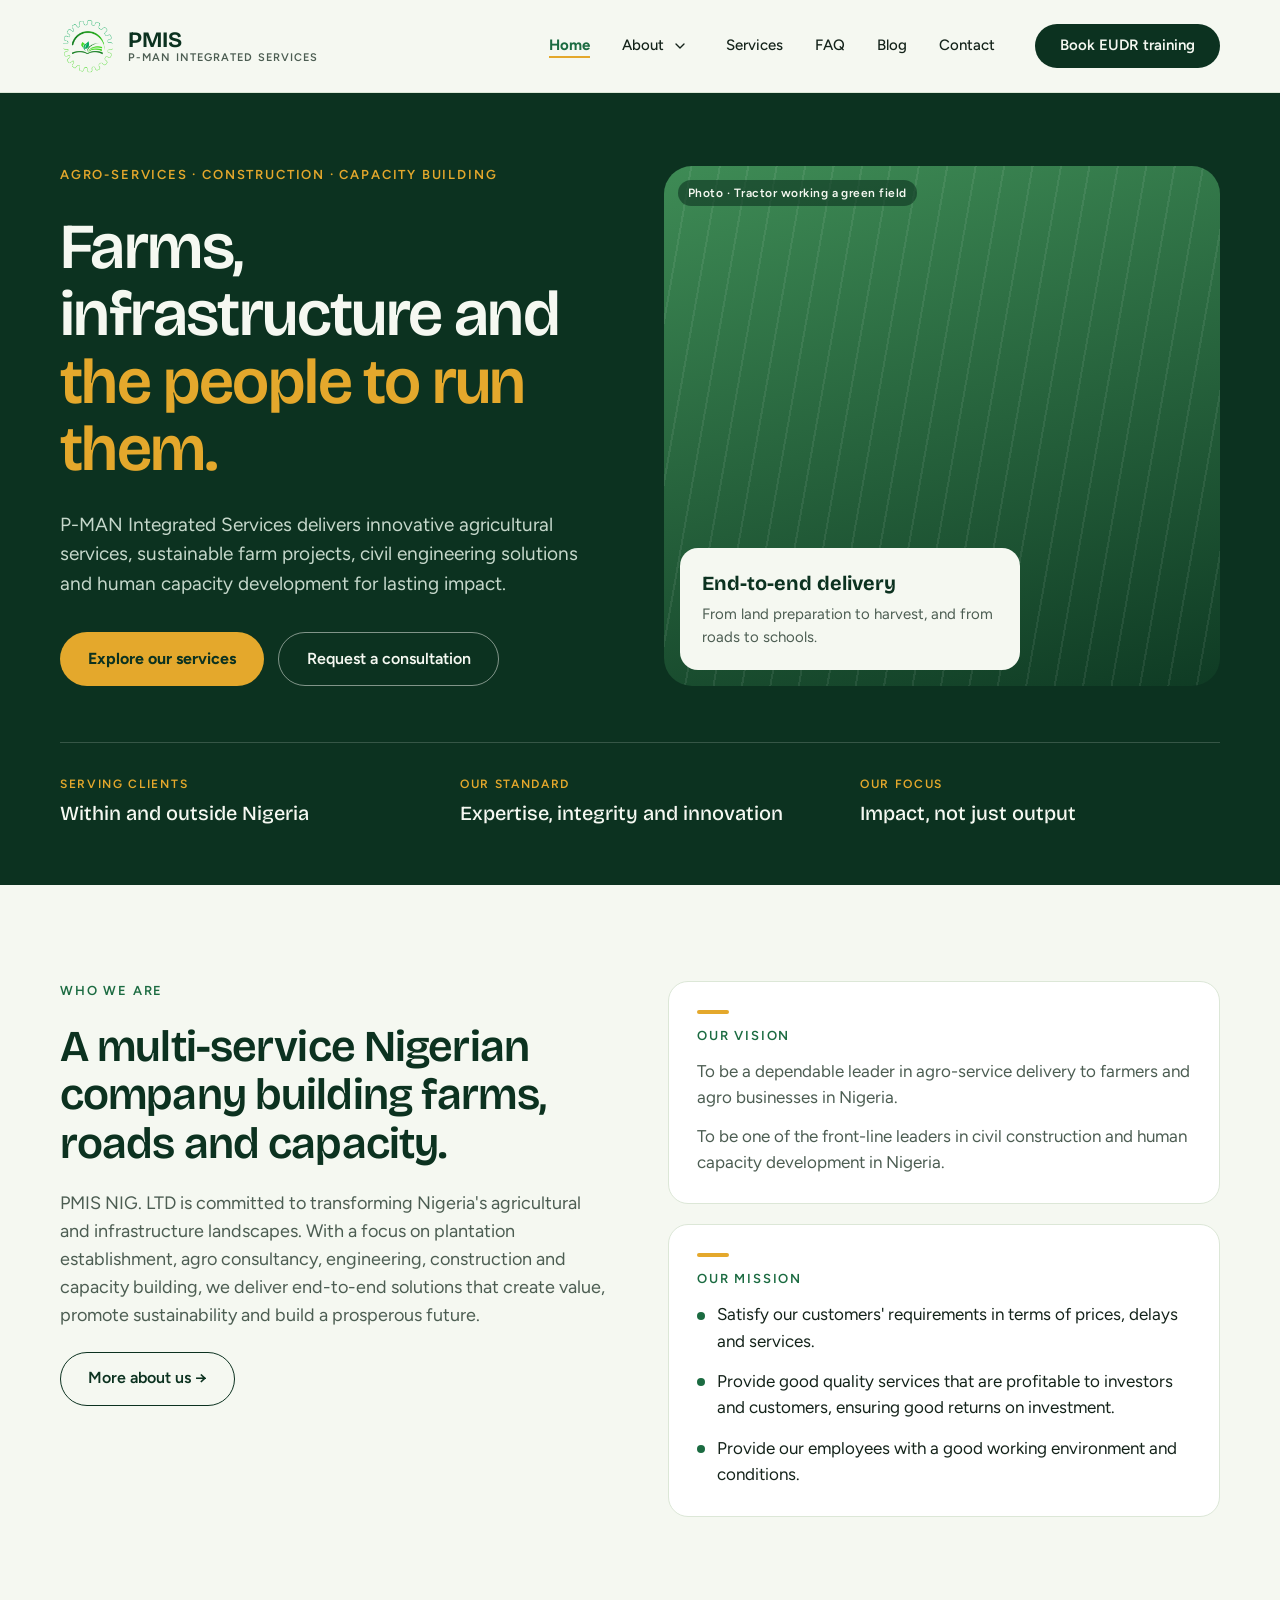
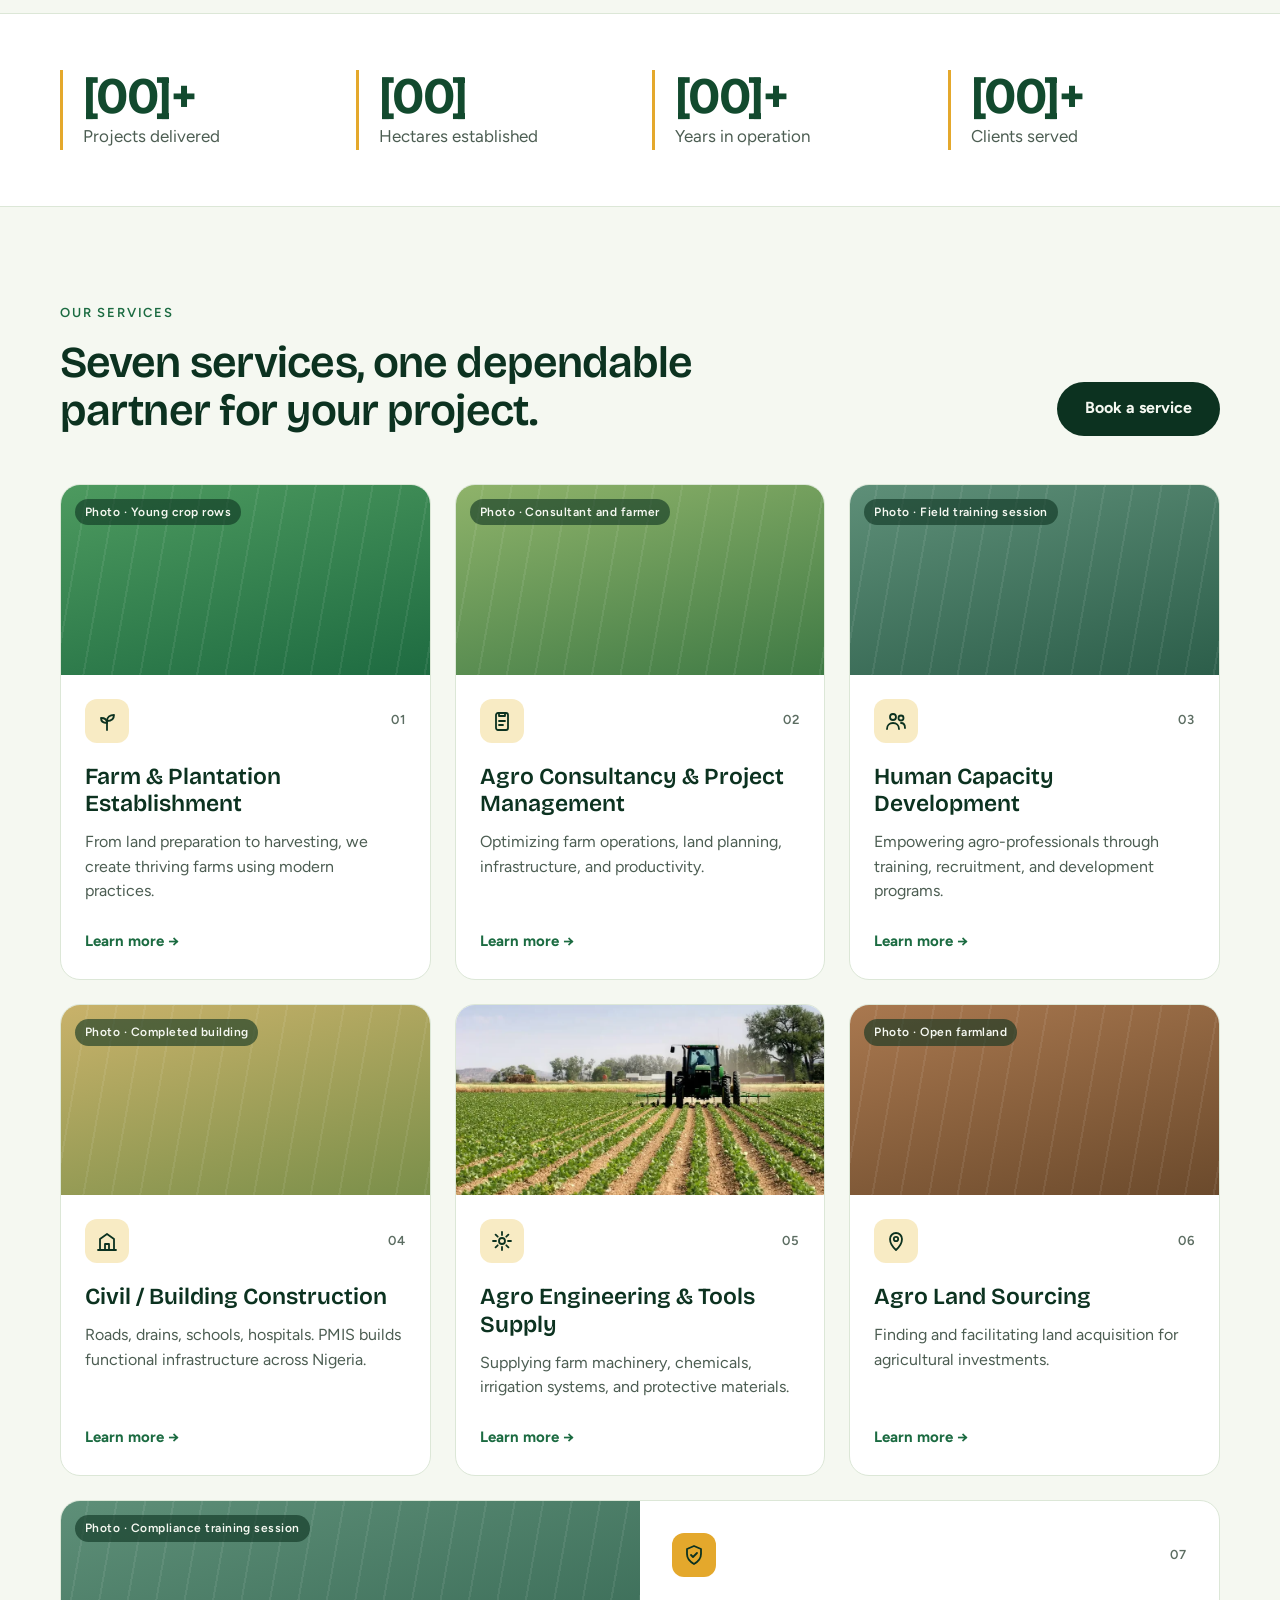
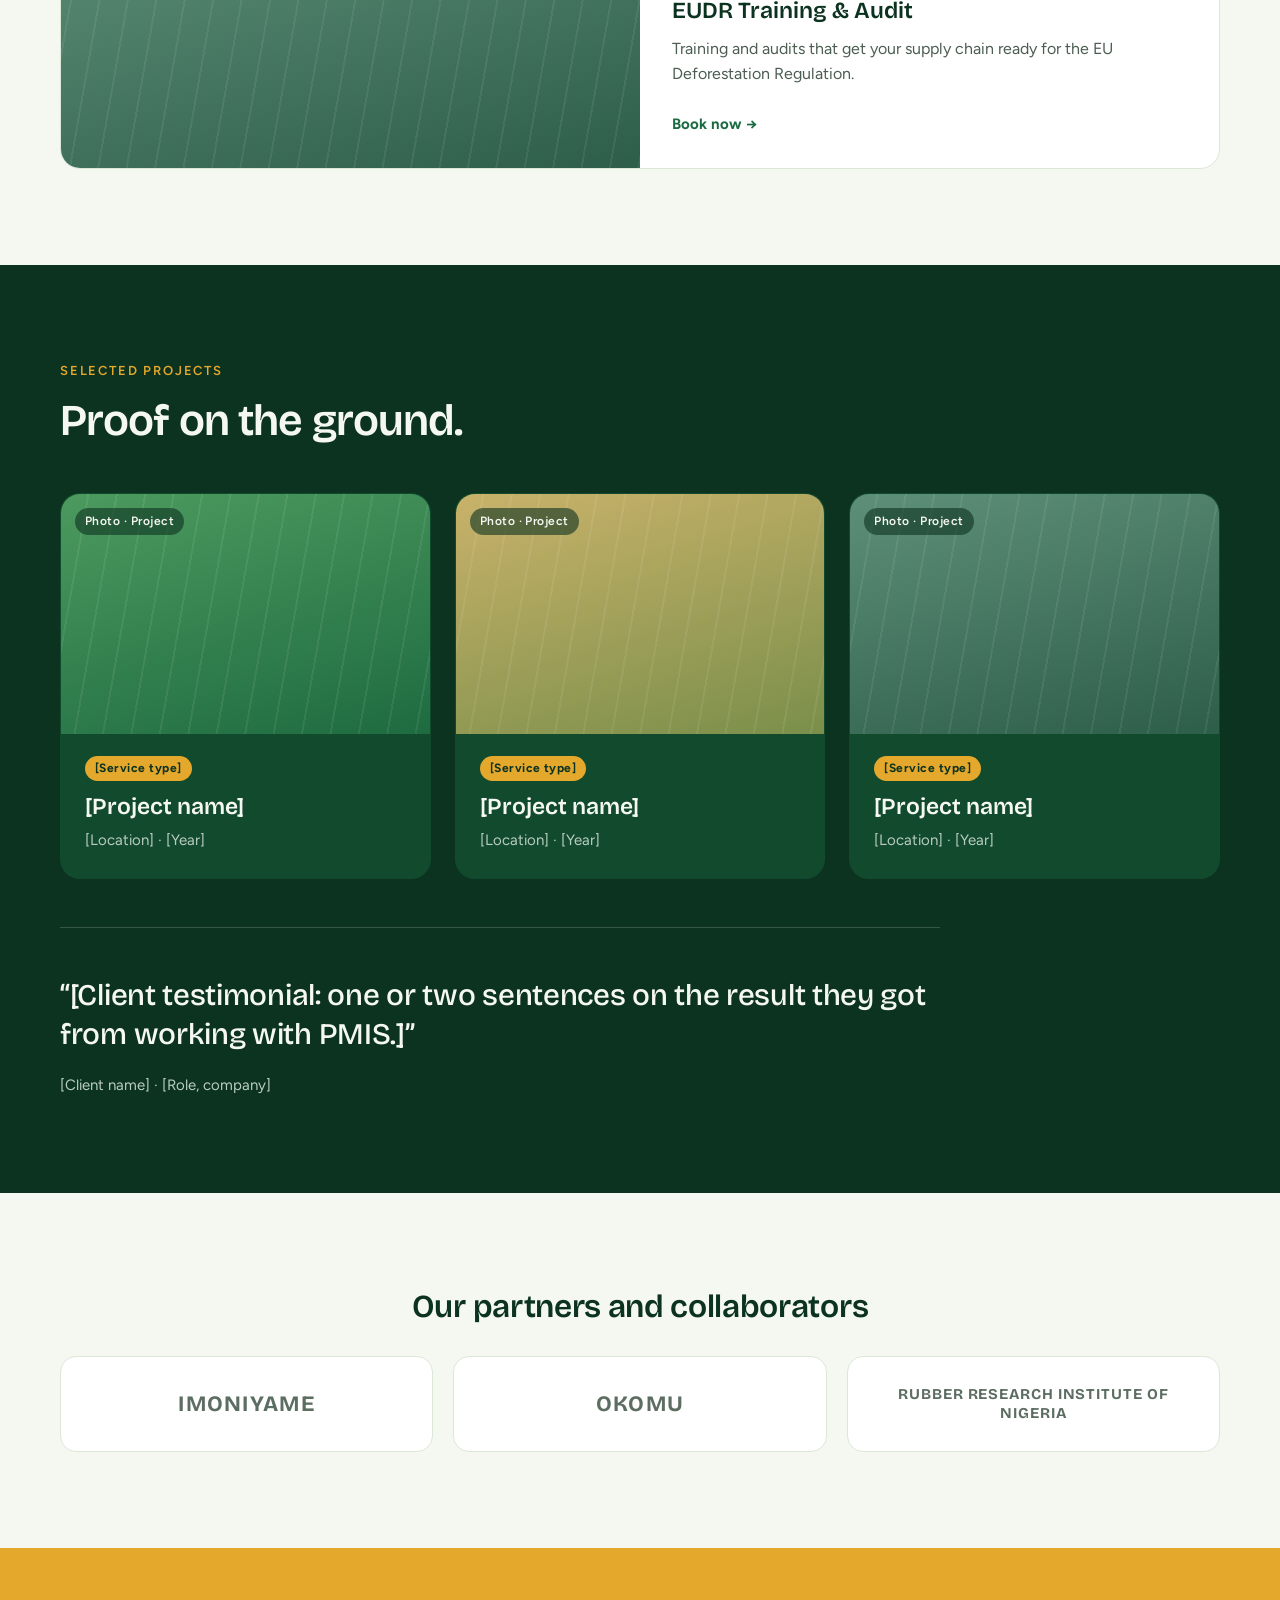
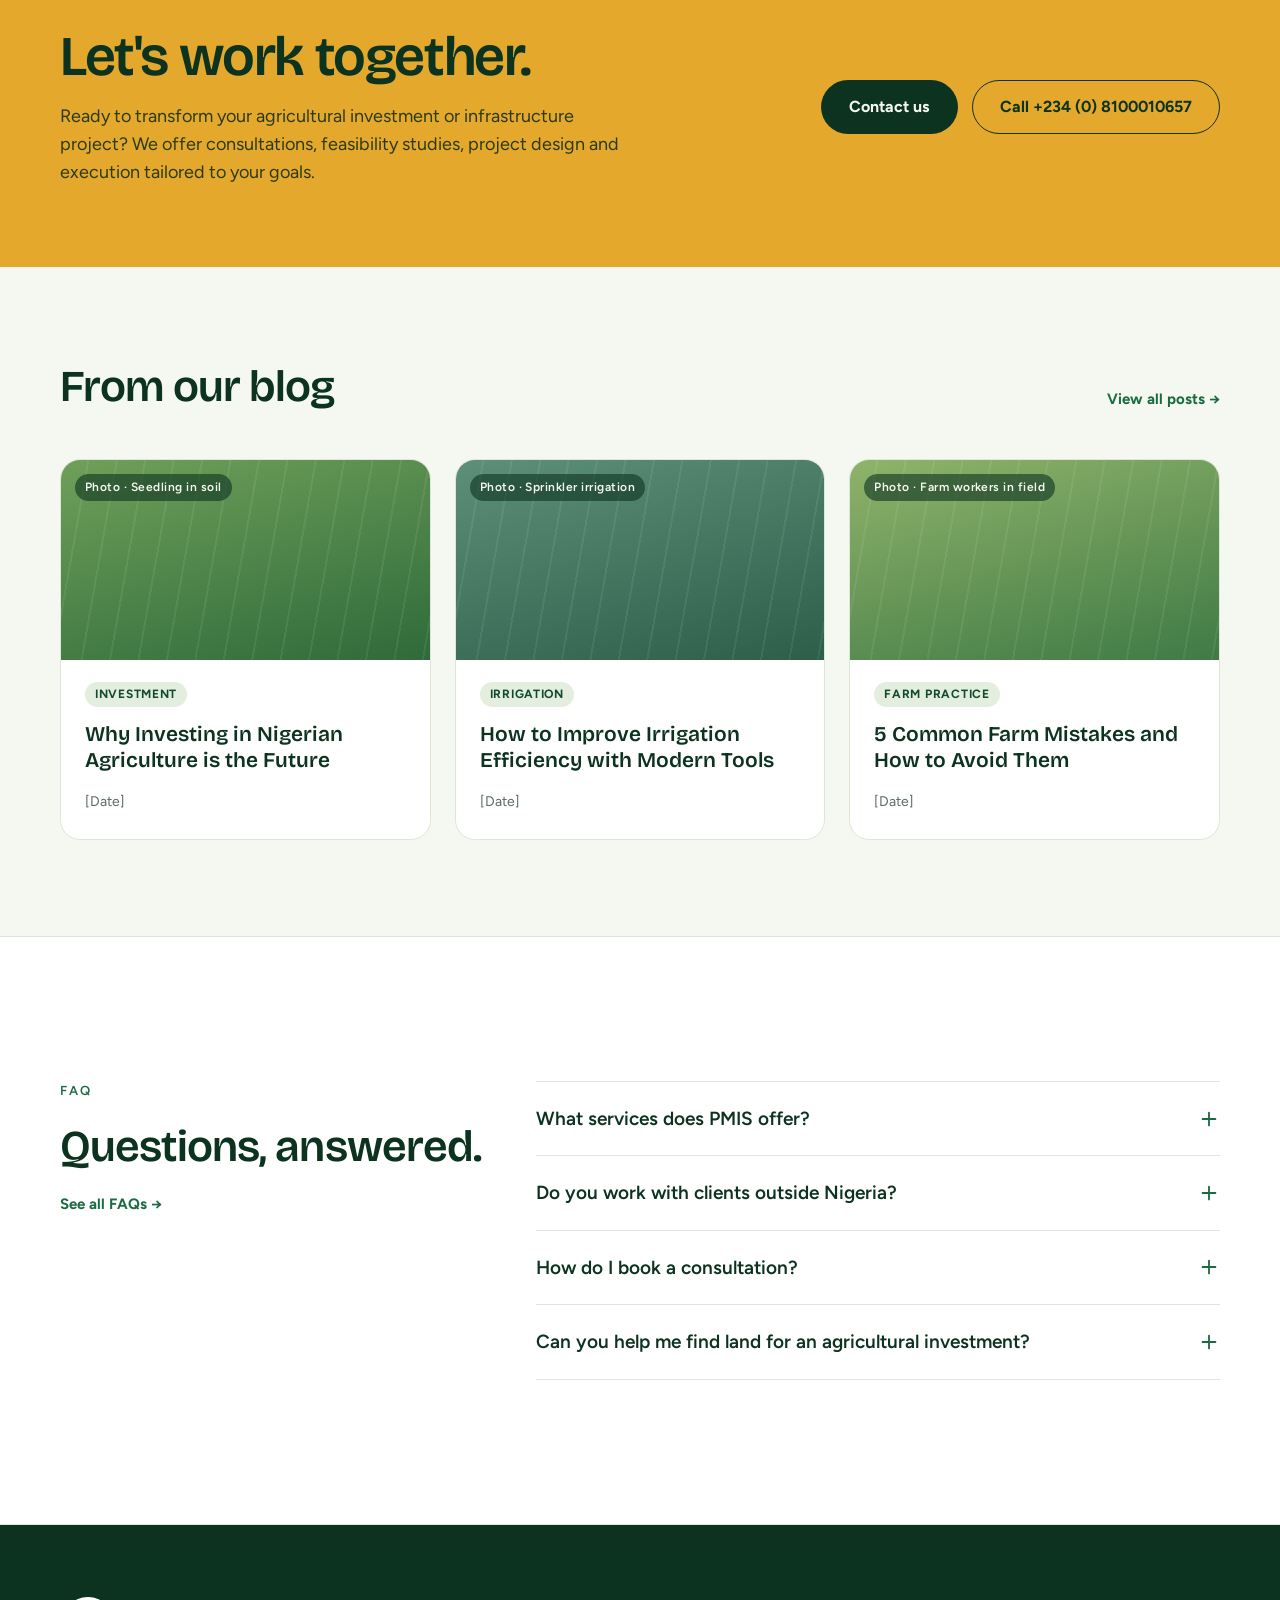
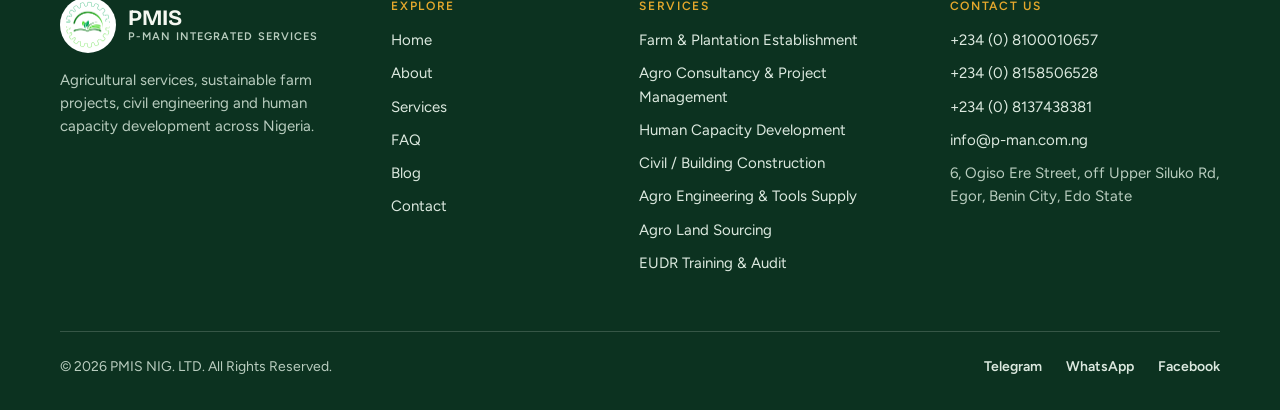
==== commit f07eff25: "feat: replace tractor placeholder with real photo (WebP 116KB, 93% smaller)" ====
--- a/index.html
+++ b/index.html
@@ -206,7 +206,9 @@
       </article>
 
       <article class="card service">
-        <div class="media ph ph--f" role="img" aria-label="Tractor with implement"><span class="ph__tag">Photo · Tractor with implement</span></div>
+        <div class="media" role="img" aria-label="Tractor working a green field">
+          <img src="images/agriculture-tractor.webp" alt="Tractor working a green field" width="900" height="506" loading="lazy">
+        </div>
         <div class="service__body">
           <span class="icon-box"><svg class="icon" aria-hidden="true"><use href="#i-gear"/></svg></span>
           <span class="service__num">05</span>
--- a/css/styles.css
+++ b/css/styles.css
@@ -685,6 +685,24 @@
 .lightbox::backdrop { background: rgba(12, 50, 32, 0.88); }
 .lightbox img { display: block; max-width: 96vw; max-height: 88vh; border-radius: 12px; }
 .lightbox__close { position: absolute; top: -14px; right: -14px; width: 40px; height: 40px; border-radius: 50%; border: 0; background: var(--white); color: var(--g900); font-size: 1.5rem; line-height: 1; cursor: pointer; }
+
+/* ---------- Scroll to top ---------- */
+#scroll-top {
+  position: fixed; bottom: 24px; right: 24px; z-index: 10;
+  width: 48px; height: 48px; border-radius: 50%;
+  display: flex; align-items: center; justify-content: center;
+  border: 0; background: var(--g900); color: var(--on-dark);
+  cursor: pointer; opacity: 0; transform: translateY(16px);
+  transition: opacity 0.25s ease, transform 0.25s ease, background-color 0.15s ease;
+  pointer-events: none;
+}
+#scroll-top.is-visible { opacity: 1; transform: translateY(0); pointer-events: auto; }
+#scroll-top:hover { background: var(--g700); }
+#scroll-top .icon {
+  width: 24px; height: 24px;
+  fill: none; stroke: currentColor; stroke-width: 2.5;
+  stroke-linecap: round; stroke-linejoin: round;
+}
 
 /* ---------- EUDR booking page ---------- */
 .page-hero__actions { display: flex; gap: 12px; justify-content: center; flex-wrap: wrap; margin-top: 24px; }
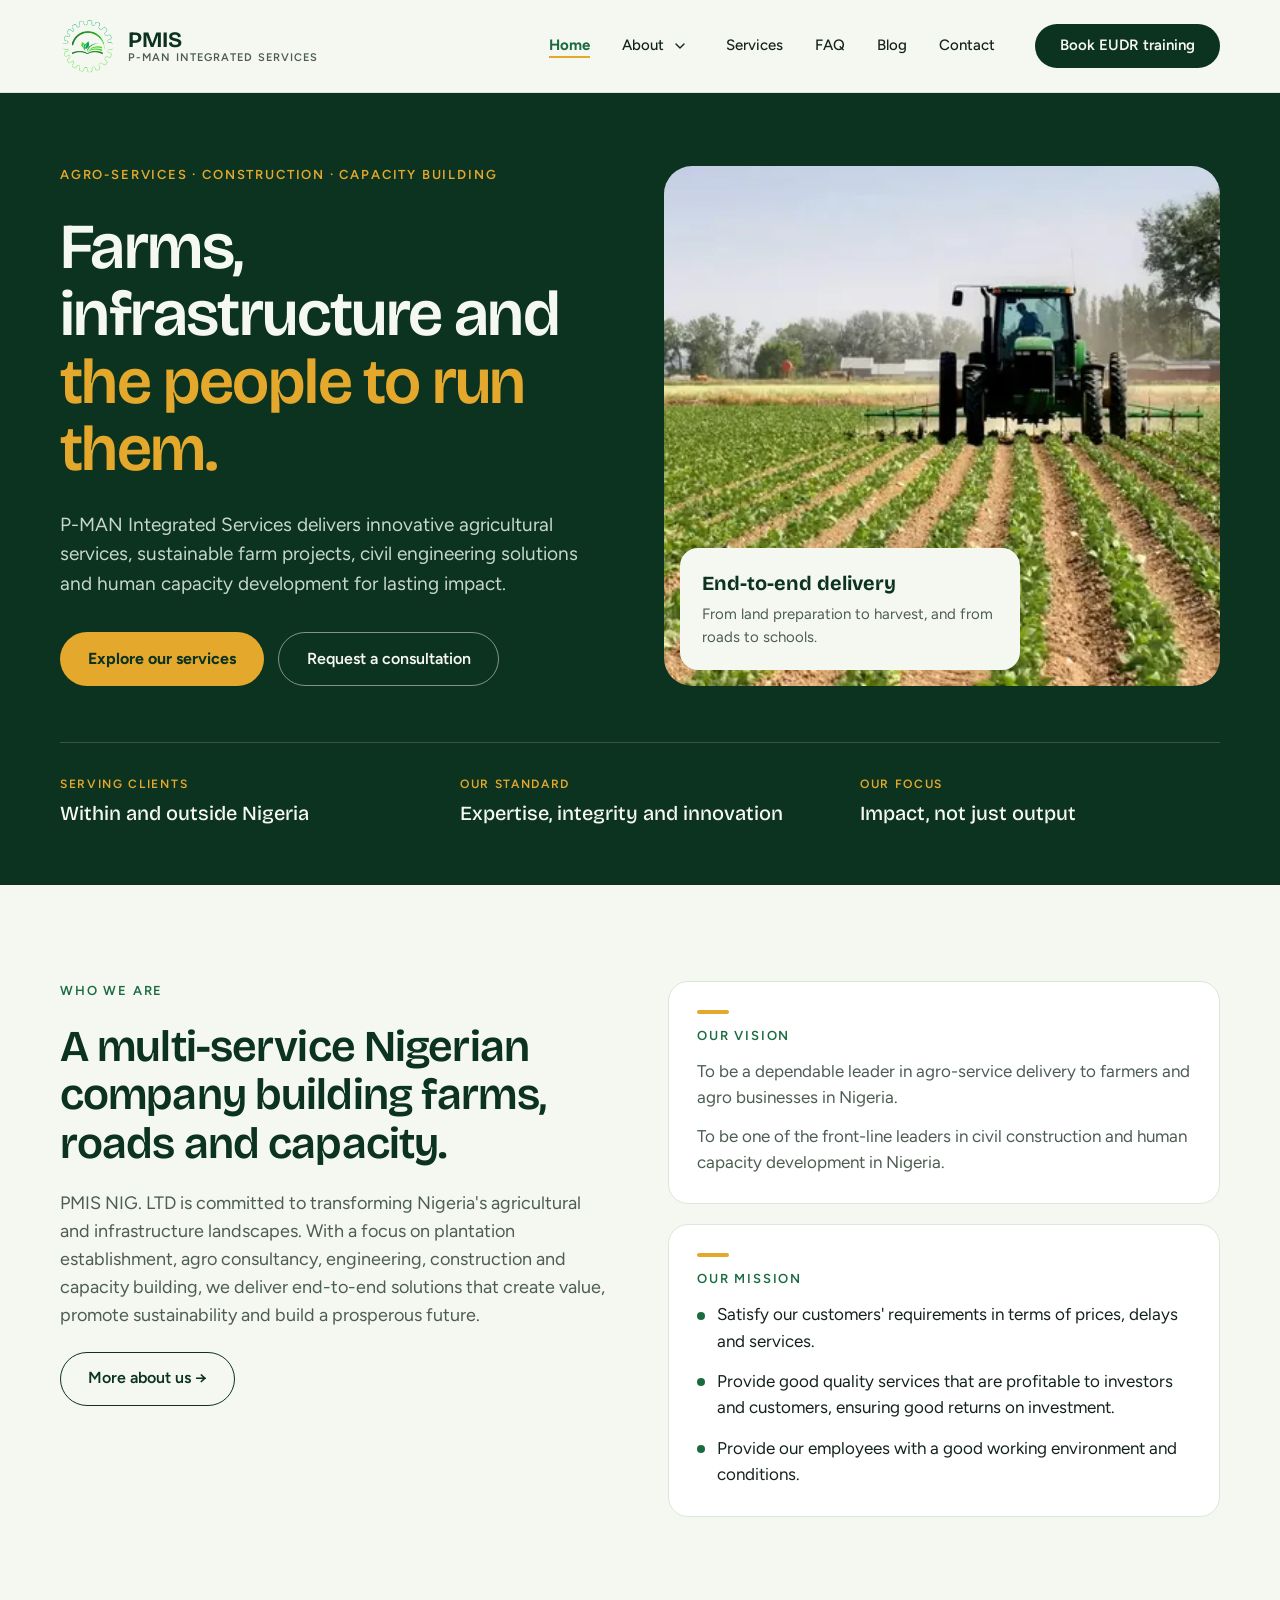
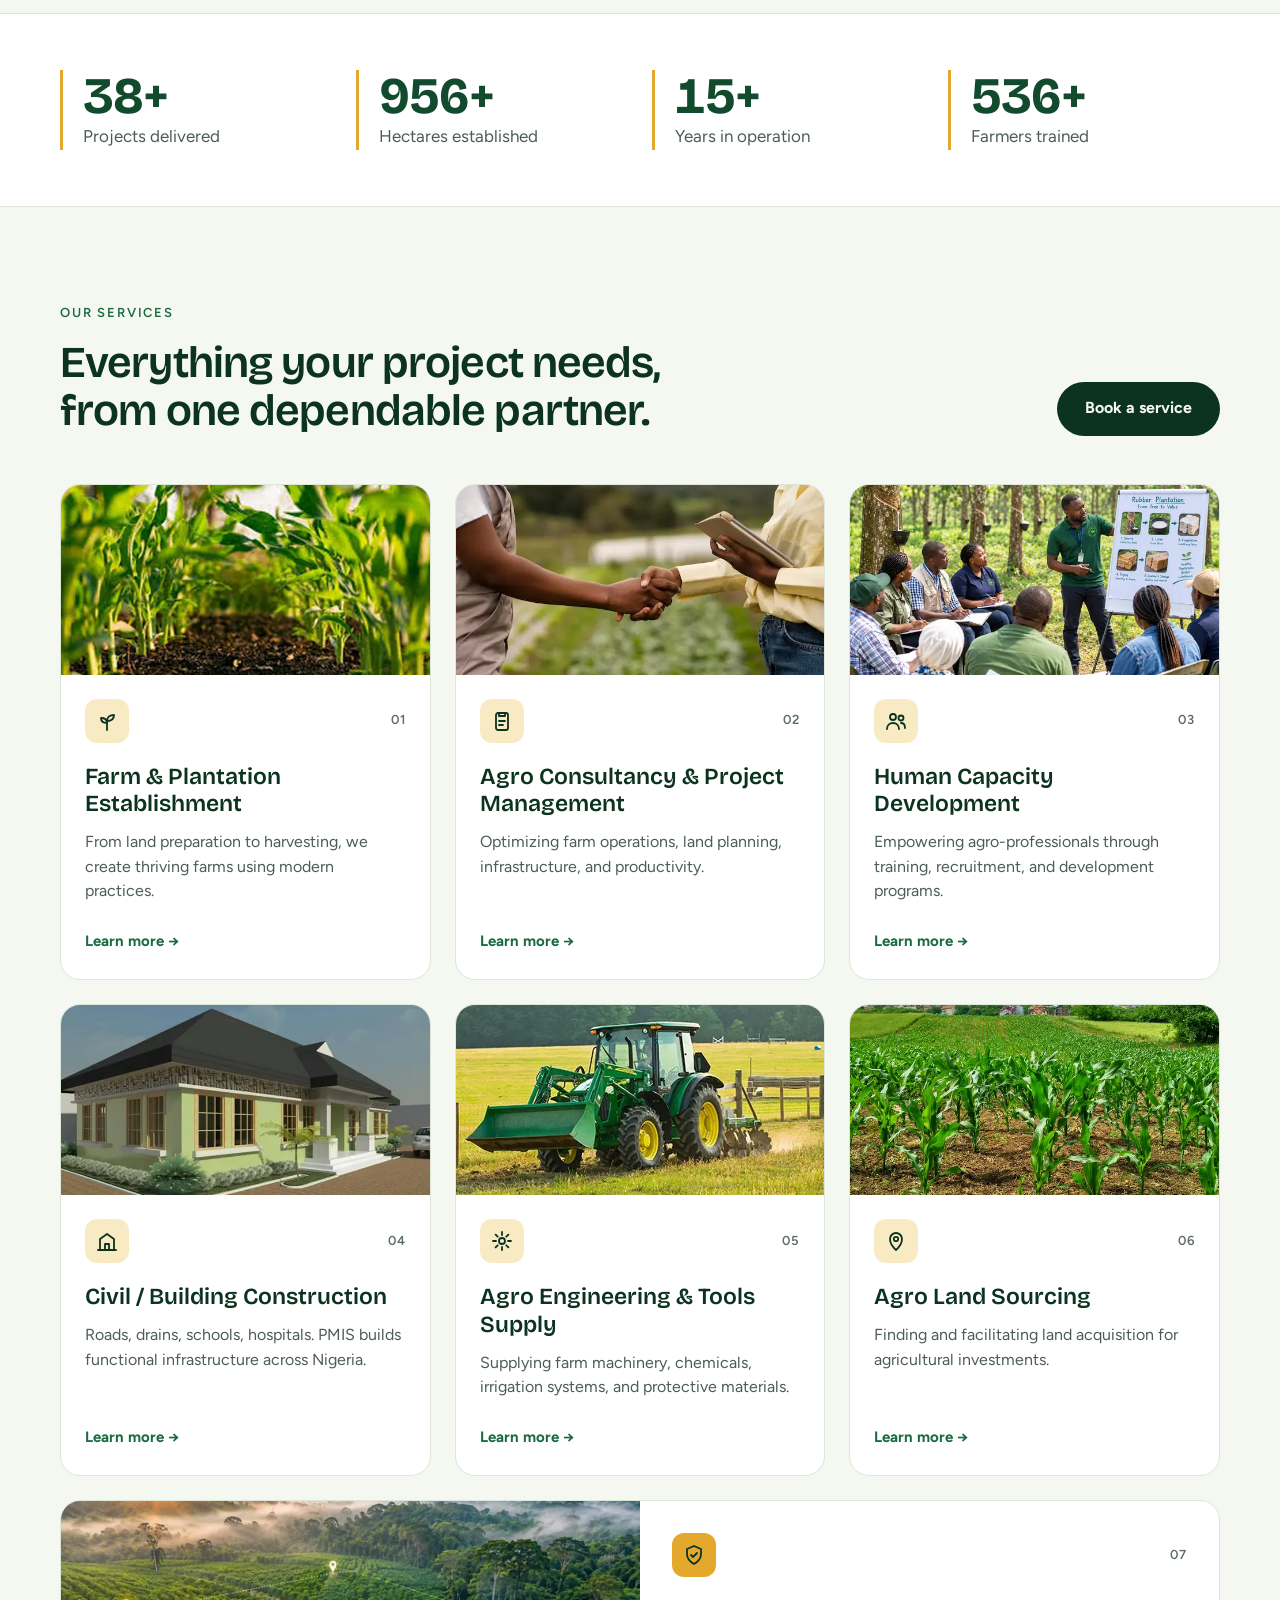
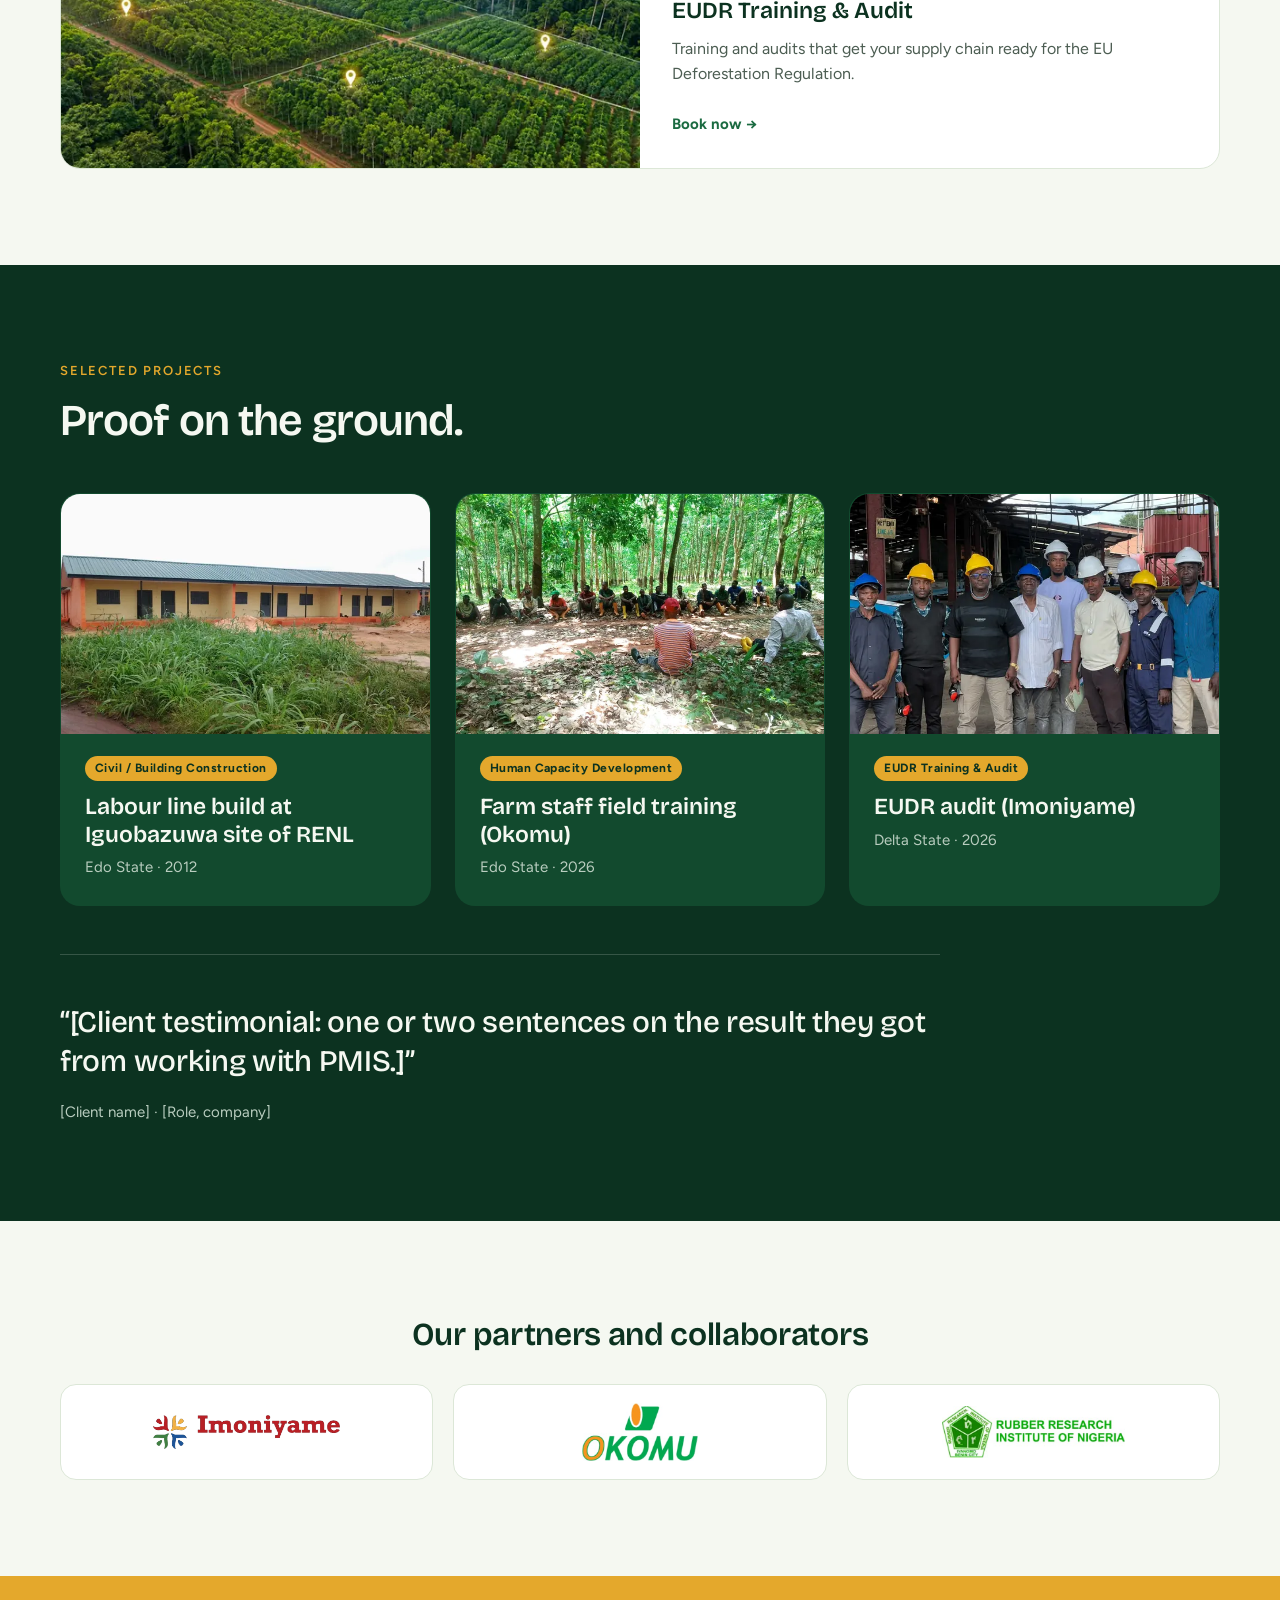
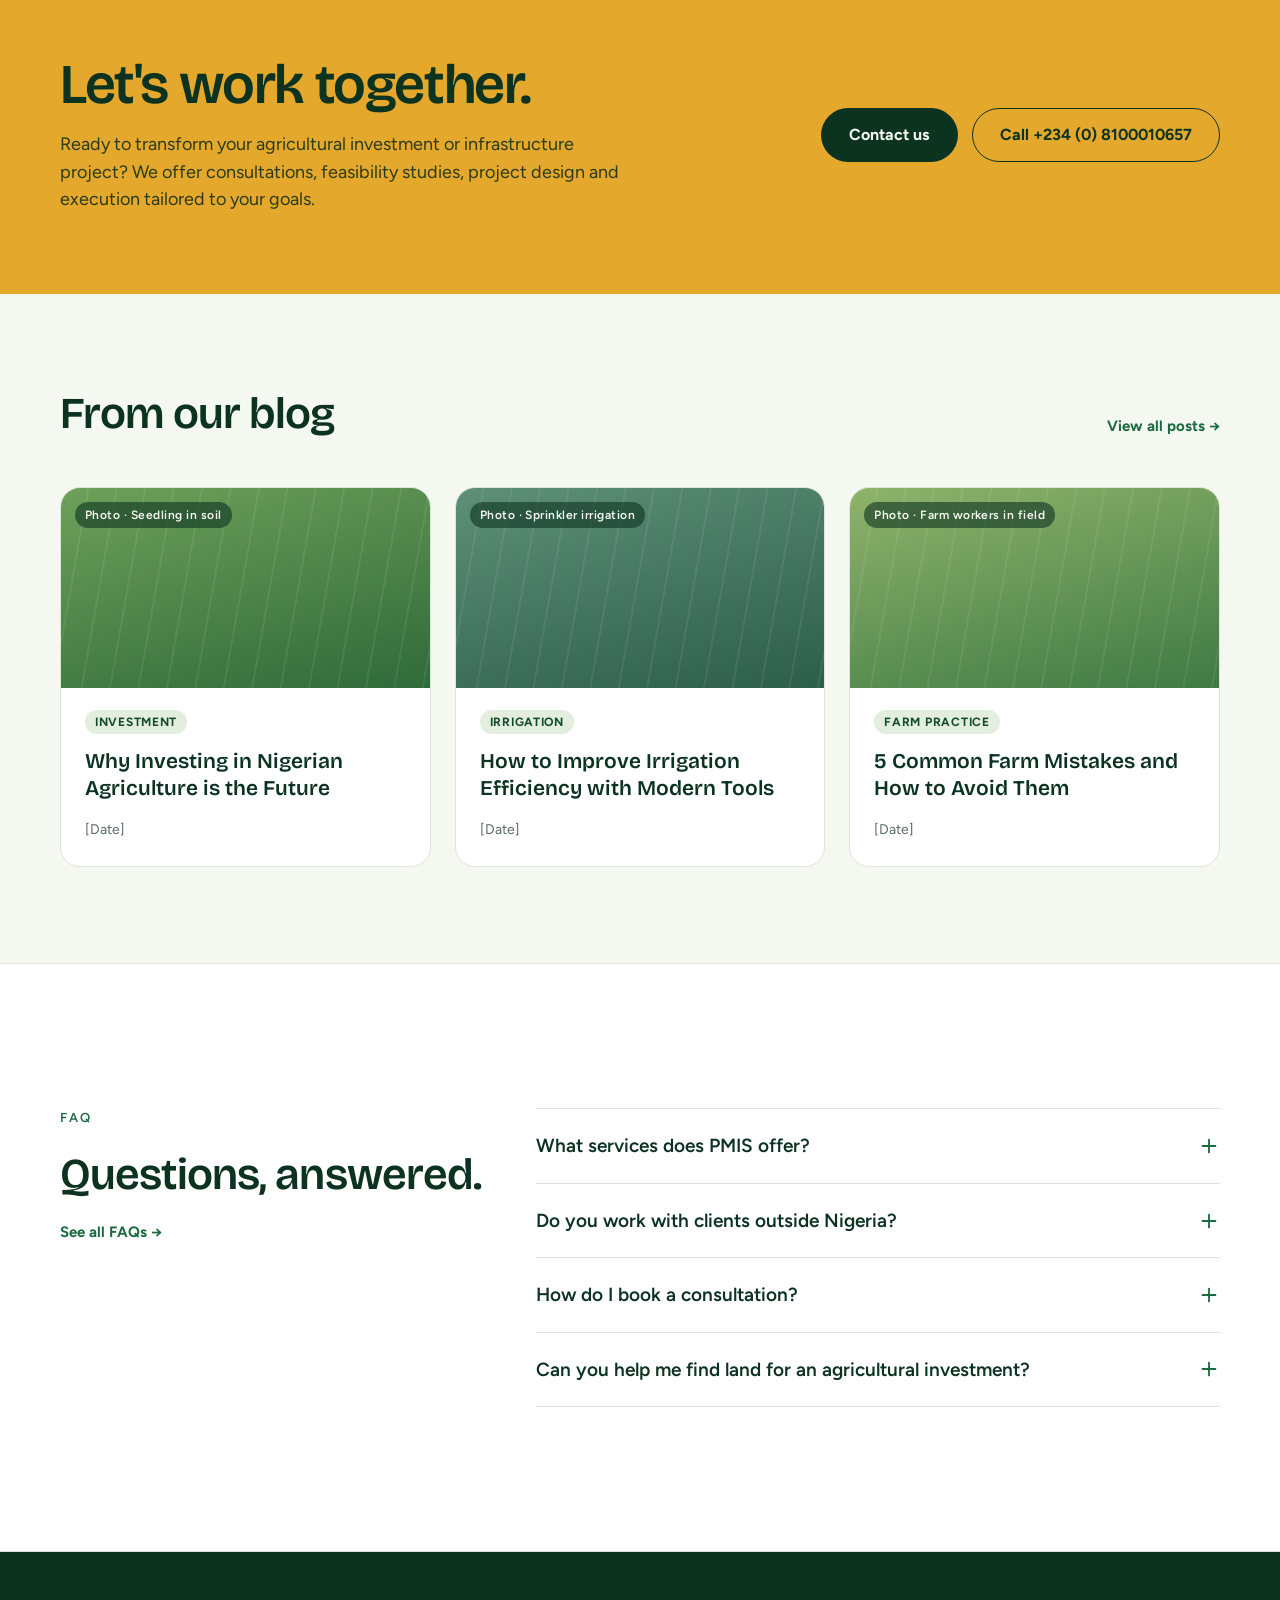
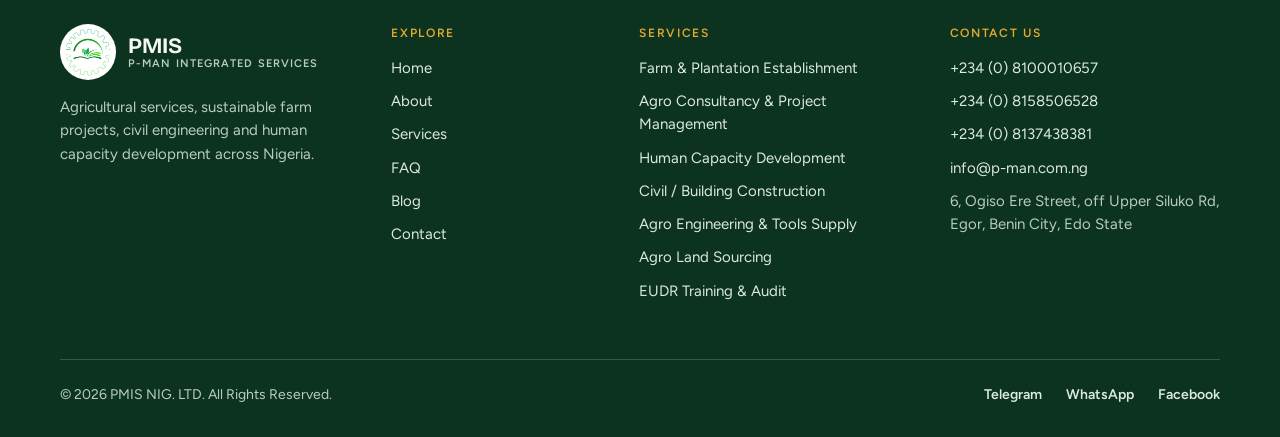
==== commit 2ab31e60: "Replace placeholders with real photos, partner logos, project data; animate stats; rebuild back-to-t" ====
--- a/index.html
+++ b/index.html
@@ -88,9 +88,11 @@
         </div>
       </div>
 
-      <!-- PHOTO: replace .ph classes with an <img> (see README) -->
-      <div class="media hero__media ph ph--hero">
-        <span class="ph__tag">Photo · Tractor working a green field</span>
+      <div class="media hero__media">
+        <picture>
+          <source type="image/webp" srcset="images/hero-tractor-640.webp 640w, images/hero-tractor-960.webp 960w, images/hero-tractor-1280.webp 1280w" sizes="(max-width: 900px) 100vw, 600px">
+          <img class="hero__img" src="images/hero-tractor-960.jpg" srcset="images/hero-tractor-640.jpg 640w, images/hero-tractor-960.jpg 960w, images/hero-tractor-1280.jpg 1280w" sizes="(max-width: 900px) 100vw, 600px" width="1280" height="720" alt="A tractor cultivating between rows of young crops on a farm" fetchpriority="high" decoding="async">
+        </picture>
         <div class="hero__card">
           <strong>End-to-end delivery</strong>
           <span>From land preparation to harvest, and from roads to schools.</span>
@@ -137,13 +139,14 @@
 </section>
 
 <!-- ============ STATS ============ -->
-<!-- TODO: replace the [00] placeholders with real figures from the client -->
+<!-- To animate a number, give it data-count="123" (and data-suffix="+"). Years in operation counts up from data-since, so it never goes stale.
+     The text inside each number is the final value, shown if JavaScript is off or the visitor prefers reduced motion. -->
 <section class="section section--white section--band" aria-label="PMIS in numbers">
   <div class="container stats">
-    <div class="stat"><span class="stat__num">[00]+</span><span class="stat__label">Projects delivered</span></div>
-    <div class="stat"><span class="stat__num">[00]</span><span class="stat__label">Hectares established</span></div>
-    <div class="stat"><span class="stat__num">[00]+</span><span class="stat__label">Years in operation</span></div>
-    <div class="stat"><span class="stat__num">[00]+</span><span class="stat__label">Clients served</span></div>
+    <div class="stat"><span class="stat__num" data-count="40" data-suffix="+">40+</span><span class="stat__label">Projects delivered</span></div>
+    <div class="stat"><span class="stat__num" data-count="1000" data-suffix="+">1,000+</span><span class="stat__label">Hectares established</span></div>
+    <div class="stat"><span class="stat__num" data-since="2010" data-suffix="+">16+</span><span class="stat__label">Years in operation</span></div>
+    <div class="stat"><span class="stat__num" data-count="560" data-suffix="+">560+</span><span class="stat__label">Farmers trained</span></div>
   </div>
 </section>
 
@@ -153,7 +156,7 @@
     <div class="section-head">
       <div class="stack">
         <span class="eyebrow">Our services</span>
-        <h2 class="h2 section-head__title">Seven services, one dependable partner for your project.</h2>
+        <h2 class="h2 section-head__title">Everything your project needs, from one dependable partner.</h2>
       </div>
       <a class="btn btn--dark" href="contact.html">Book a service</a>
     </div>
@@ -162,7 +165,7 @@
     <div class="grid-3 services">
 
       <article class="card service">
-        <div class="media ph ph--a" role="img" aria-label="Young crop rows"><span class="ph__tag">Photo · Young crop rows</span></div>
+        <div class="media"><picture><source type="image/webp" srcset="images/svc-farm-640.webp 640w, images/svc-farm-960.webp 960w" sizes="(max-width: 720px) 100vw, (max-width: 1024px) 50vw, 380px"><img src="images/svc-farm-960.jpg" srcset="images/svc-farm-640.jpg 640w, images/svc-farm-960.jpg 960w" sizes="(max-width: 720px) 100vw, (max-width: 1024px) 50vw, 380px" width="1600" height="1067" alt="Young crop seedlings growing in rich soil" loading="lazy" decoding="async" style="object-position:50% 60%"></picture></div>
         <div class="service__body">
           <span class="icon-box"><svg class="icon" aria-hidden="true"><use href="#i-sprout"/></svg></span>
           <span class="service__num">01</span>
@@ -173,7 +176,7 @@
       </article>
 
       <article class="card service">
-        <div class="media ph ph--b" role="img" aria-label="Consultant and farmer"><span class="ph__tag">Photo · Consultant and farmer</span></div>
+        <div class="media"><picture><source type="image/webp" srcset="images/svc-consult-626.webp 626w" sizes="(max-width: 720px) 100vw, (max-width: 1024px) 50vw, 380px"><img src="images/svc-consult-626.jpg" srcset="images/svc-consult-626.jpg 626w" sizes="(max-width: 720px) 100vw, (max-width: 1024px) 50vw, 380px" width="626" height="417" alt="Two people shake hands in a field, one holding a tablet" loading="lazy" decoding="async" style="object-position:50% 45%"></picture></div>
         <div class="service__body">
           <span class="icon-box"><svg class="icon" aria-hidden="true"><use href="#i-clipboard"/></svg></span>
           <span class="service__num">02</span>
@@ -184,7 +187,7 @@
       </article>
 
       <article class="card service">
-        <div class="media ph ph--d" role="img" aria-label="Field training session"><span class="ph__tag">Photo · Field training session</span></div>
+        <div class="media"><picture><source type="image/webp" srcset="images/svc-training-640.webp 640w, images/svc-training-960.webp 960w" sizes="(max-width: 720px) 100vw, (max-width: 1024px) 50vw, 380px"><img src="images/svc-training-960.jpg" srcset="images/svc-training-640.jpg 640w, images/svc-training-960.jpg 960w" sizes="(max-width: 720px) 100vw, (max-width: 1024px) 50vw, 380px" width="1536" height="1024" alt="A trainer teaching a group of farmers in a rubber plantation" loading="lazy" decoding="async" style="object-position:50% 40%"></picture></div>
         <div class="service__body">
           <span class="icon-box"><svg class="icon" aria-hidden="true"><use href="#i-people"/></svg></span>
           <span class="service__num">03</span>
@@ -195,7 +198,7 @@
       </article>
 
       <article class="card service">
-        <div class="media ph ph--c" role="img" aria-label="Completed building"><span class="ph__tag">Photo · Completed building</span></div>
+        <div class="media"><picture><source type="image/webp" srcset="images/svc-build-640.webp 640w, images/svc-build-960.webp 960w" sizes="(max-width: 720px) 100vw, (max-width: 1024px) 50vw, 380px"><img src="images/svc-build-960.jpg" srcset="images/svc-build-640.jpg 640w, images/svc-build-960.jpg 960w" sizes="(max-width: 720px) 100vw, (max-width: 1024px) 50vw, 380px" width="1600" height="1067" alt="Design of a green single-storey building with a dark hip roof" loading="lazy" decoding="async" style="object-position:50% 50%"></picture></div>
         <div class="service__body">
           <span class="icon-box"><svg class="icon" aria-hidden="true"><use href="#i-building"/></svg></span>
           <span class="service__num">04</span>
@@ -206,9 +209,7 @@
       </article>
 
       <article class="card service">
-        <div class="media" role="img" aria-label="Tractor working a green field">
-          <img src="images/agriculture-tractor.webp" alt="Tractor working a green field" width="900" height="506" loading="lazy">
-        </div>
+        <div class="media"><picture><source type="image/webp" srcset="images/svc-tools-640.webp 640w, images/svc-tools-960.webp 960w" sizes="(max-width: 720px) 100vw, (max-width: 1024px) 50vw, 380px"><img src="images/svc-tools-960.jpg" srcset="images/svc-tools-640.jpg 640w, images/svc-tools-960.jpg 960w" sizes="(max-width: 720px) 100vw, (max-width: 1024px) 50vw, 380px" width="1600" height="1067" alt="A green tractor with a front loader working a field" loading="lazy" decoding="async" style="object-position:45% 50%"></picture></div>
         <div class="service__body">
           <span class="icon-box"><svg class="icon" aria-hidden="true"><use href="#i-gear"/></svg></span>
           <span class="service__num">05</span>
@@ -219,7 +220,7 @@
       </article>
 
       <article class="card service">
-        <div class="media ph ph--e" role="img" aria-label="Open farmland"><span class="ph__tag">Photo · Open farmland</span></div>
+        <div class="media"><picture><source type="image/webp" srcset="images/svc-land-640.webp 640w, images/svc-land-960.webp 960w" sizes="(max-width: 720px) 100vw, (max-width: 1024px) 50vw, 380px"><img src="images/svc-land-960.jpg" srcset="images/svc-land-640.jpg 640w, images/svc-land-960.jpg 960w" sizes="(max-width: 720px) 100vw, (max-width: 1024px) 50vw, 380px" width="1600" height="1067" alt="Rows of young maize on farmland beside a settlement" loading="lazy" decoding="async" style="object-position:50% 65%"></picture></div>
         <div class="service__body">
           <span class="icon-box"><svg class="icon" aria-hidden="true"><use href="#i-pin"/></svg></span>
           <span class="service__num">06</span>
@@ -230,7 +231,7 @@
       </article>
 
       <article class="card service span-last">
-        <div class="media ph ph--d" role="img" aria-label="Training session on traceability and compliance"><span class="ph__tag">Photo · Compliance training session</span></div>
+        <div class="media"><picture><source type="image/webp" srcset="images/svc-eudr-640.webp 640w, images/svc-eudr-960.webp 960w, images/svc-eudr-1280.webp 1280w" sizes="(max-width: 720px) 100vw, (max-width: 1024px) 50vw, 600px"><img src="images/svc-eudr-960.jpg" srcset="images/svc-eudr-640.jpg 640w, images/svc-eudr-960.jpg 960w, images/svc-eudr-1280.jpg 1280w" sizes="(max-width: 720px) 100vw, (max-width: 1024px) 50vw, 600px" width="1536" height="1024" alt="Aerial view of a rubber plantation beside forest at sunrise, with location pins marking the plots" loading="lazy" decoding="async" style="object-position:50% 55%"></picture></div>
         <div class="service__body">
           <span class="icon-box icon-box--gold"><svg class="icon" aria-hidden="true"><use href="#i-shield"/></svg></span>
           <span class="service__num">07</span>
@@ -245,7 +246,7 @@
 </section>
 
 <!-- ============ PROJECTS + TESTIMONIAL ============ -->
-<!-- TODO: replace all [bracketed] placeholders with real projects and a real client quote -->
+<!-- TODO: replace the testimonial placeholder with a real client quote. Confirm consent from the people shown in the project photos. -->
 <section class="section section--dark">
   <div class="container">
     <div class="section-head section-head--stack">
@@ -255,27 +256,27 @@
 
     <div class="grid-3 projects">
       <article class="card card--dark project">
-        <div class="media ph ph--a" role="img" aria-label="Project photo"><span class="ph__tag">Photo · Project</span></div>
+        <div class="media"><picture><source type="image/webp" srcset="images/proj-labour-640.webp 640w, images/proj-labour-960.webp 960w, images/proj-labour-1280.webp 1280w" sizes="(max-width: 720px) 100vw, (max-width: 1024px) 50vw, 380px"><img src="images/proj-labour-960.jpg" srcset="images/proj-labour-640.jpg 640w, images/proj-labour-960.jpg 960w, images/proj-labour-1280.jpg 1280w" sizes="(max-width: 720px) 100vw, (max-width: 1024px) 50vw, 380px" width="1280" height="792" alt="Completed single-storey labour line with a green metal roof and orange-trimmed walls" loading="lazy" decoding="async" style="object-position:50% 50%"></picture></div>
         <div class="project__body">
-          <span class="chip chip--gold">[Service type]</span>
-          <h3 class="h3">[Project name]</h3>
-          <span class="muted-light">[Location] · [Year]</span>
+          <span class="chip chip--gold">Civil / Building Construction</span>
+          <h3 class="h3">Labour line build at Iguobazuwa site of RENL</h3>
+          <span class="muted-light">Edo State · 2012</span>
         </div>
       </article>
       <article class="card card--dark project">
-        <div class="media ph ph--c" role="img" aria-label="Project photo"><span class="ph__tag">Photo · Project</span></div>
+        <div class="media"><picture><source type="image/webp" srcset="images/proj-training-640.webp 640w, images/proj-training-960.webp 960w, images/proj-training-1280.webp 1280w" sizes="(max-width: 720px) 100vw, (max-width: 1024px) 50vw, 380px"><img src="images/proj-training-960.jpg" srcset="images/proj-training-640.jpg 640w, images/proj-training-960.jpg 960w, images/proj-training-1280.jpg 1280w" sizes="(max-width: 720px) 100vw, (max-width: 1024px) 50vw, 380px" width="1280" height="960" alt="Farm staff seated in a circle in a rubber plantation during a field training session" loading="lazy" decoding="async" style="object-position:50% 55%"></picture></div>
         <div class="project__body">
-          <span class="chip chip--gold">[Service type]</span>
-          <h3 class="h3">[Project name]</h3>
-          <span class="muted-light">[Location] · [Year]</span>
+          <span class="chip chip--gold">Human Capacity Development</span>
+          <h3 class="h3">Farm staff field training (Okomu)</h3>
+          <span class="muted-light">Edo State · 2026</span>
         </div>
       </article>
       <article class="card card--dark project">
-        <div class="media ph ph--d" role="img" aria-label="Project photo"><span class="ph__tag">Photo · Project</span></div>
+        <div class="media"><picture><source type="image/webp" srcset="images/proj-eudr-640.webp 640w, images/proj-eudr-960.webp 960w, images/proj-eudr-1080.webp 1080w" sizes="(max-width: 720px) 100vw, (max-width: 1024px) 50vw, 380px"><img src="images/proj-eudr-960.jpg" srcset="images/proj-eudr-640.jpg 640w, images/proj-eudr-960.jpg 960w, images/proj-eudr-1080.jpg 1080w" sizes="(max-width: 720px) 100vw, (max-width: 1024px) 50vw, 380px" width="1080" height="810" alt="PMIS team and plant staff in hard hats at the Imoniyame processing site" loading="lazy" decoding="async" style="object-position:50% 30%"></picture></div>
         <div class="project__body">
-          <span class="chip chip--gold">[Service type]</span>
-          <h3 class="h3">[Project name]</h3>
-          <span class="muted-light">[Location] · [Year]</span>
+          <span class="chip chip--gold">EUDR Training &amp; Audit</span>
+          <h3 class="h3">EUDR audit (Imoniyame)</h3>
+          <span class="muted-light">Delta State · 2026</span>
         </div>
       </article>
     </div>
@@ -288,14 +289,14 @@
 </section>
 
 <!-- ============ PARTNERS ============ -->
-<!-- TODO: swap the text wordmarks for the real logos (use <img> in greyscale, same height) -->
+<!-- Client logos: shown with permission. Confirm each organisation agrees to its logo being used. -->
 <section class="section section--partners">
   <div class="container">
     <h2 class="h2 h2--sm center">Our partners and collaborators</h2>
     <ul class="partners">
-      <li class="partner">IMONIYAME</li>
-      <li class="partner">OKOMU</li>
-      <li class="partner partner--long">RUBBER RESEARCH INSTITUTE OF NIGERIA</li>
+      <li class="partner"><img class="partner__logo partner__logo--imoniyame" src="images/logo-imoniyame.png" width="720" height="131" alt="Imoniyame Holdings" loading="lazy" decoding="async"></li>
+      <li class="partner"><img class="partner__logo partner__logo--okomu" src="images/logo-okomu.png" width="352" height="177" alt="Okomu Oil Palm Company PLC" loading="lazy" decoding="async"></li>
+      <li class="partner"><img class="partner__logo partner__logo--rrin" src="images/logo-rrin.png" width="512" height="145" alt="Rubber Research Institute of Nigeria" loading="lazy" decoding="async"></li>
     </ul>
   </div>
 </section>
--- a/css/styles.css
+++ b/css/styles.css
@@ -470,7 +470,7 @@
   .card { border-radius: 18px; }
 
   /* Service cards drop the photo and put the icon beside the title */
-  .service .media { display: none; }
+  .service .media { height: 160px; }
   .service__body { grid-template-columns: 44px 1fr; grid-template-rows: auto auto auto; column-gap: 14px; row-gap: 10px; padding: 20px; }
   .service__num { display: none; }
   .service__body .h3 { grid-row: 1; grid-column: 2; align-self: center; margin-top: 0; }
@@ -685,24 +685,6 @@
 .lightbox::backdrop { background: rgba(12, 50, 32, 0.88); }
 .lightbox img { display: block; max-width: 96vw; max-height: 88vh; border-radius: 12px; }
 .lightbox__close { position: absolute; top: -14px; right: -14px; width: 40px; height: 40px; border-radius: 50%; border: 0; background: var(--white); color: var(--g900); font-size: 1.5rem; line-height: 1; cursor: pointer; }
-
-/* ---------- Scroll to top ---------- */
-#scroll-top {
-  position: fixed; bottom: 24px; right: 24px; z-index: 10;
-  width: 48px; height: 48px; border-radius: 50%;
-  display: flex; align-items: center; justify-content: center;
-  border: 0; background: var(--g900); color: var(--on-dark);
-  cursor: pointer; opacity: 0; transform: translateY(16px);
-  transition: opacity 0.25s ease, transform 0.25s ease, background-color 0.15s ease;
-  pointer-events: none;
-}
-#scroll-top.is-visible { opacity: 1; transform: translateY(0); pointer-events: auto; }
-#scroll-top:hover { background: var(--g700); }
-#scroll-top .icon {
-  width: 24px; height: 24px;
-  fill: none; stroke: currentColor; stroke-width: 2.5;
-  stroke-linecap: round; stroke-linejoin: round;
-}
 
 /* ---------- EUDR booking page ---------- */
 .page-hero__actions { display: flex; gap: 12px; justify-content: center; flex-wrap: wrap; margin-top: 24px; }
@@ -730,3 +712,51 @@
 [hidden] { display: none !important; }
 .nav__cta { white-space: nowrap; }
 @media (min-width: 901px) and (max-width: 1100px) { .nav__cta { padding: 0.6rem 1rem; font-size: 0.875rem; } .logo__tag, .logo small { display: none; } }
+.hero__img { object-position: 68% 50%; }
+@media (max-width: 900px) { .hero__img { object-position: 60% 50%; } }
+
+.stat__num { font-variant-numeric: tabular-nums; }
+.sr-only { position: absolute; width: 1px; height: 1px; padding: 0; margin: -1px; overflow: hidden; clip: rect(0, 0, 0, 0); white-space: nowrap; border: 0; }
+@media (max-width: 720px) {
+  .service.span-last { display: flex; flex-direction: column; }
+  .service.span-last .media { height: 160px; min-height: 0; }
+  .service.span-last .service__body { padding: 20px; }
+}
+
+/* Page hero with a real photo: darker overlay keeps the white text readable */
+.page-hero--photo { background: var(--g900); }
+.page-hero--photo .page-hero__img { z-index: 0; object-position: 50% 55%; }
+.page-hero--photo::before { z-index: 1; background: linear-gradient(180deg, rgba(12, 50, 32, 0.8), rgba(12, 50, 32, 0.68)); }
+.page-hero--photo .page-hero__inner { position: relative; z-index: 2; }
+@media (max-width: 720px) { .page-hero--photo .page-hero__img { object-position: 22% 55%; } }
+.page-hero--photo .page-hero__lead { color: var(--on-dark); text-shadow: 0 1px 12px rgba(0, 0, 0, 0.35); }
+
+/* Partner logos */
+.partner__logo { display: block; width: auto; max-width: 100%; object-fit: contain; }
+.partner__logo--imoniyame { height: 34px; }
+.partner__logo--okomu { height: 58px; }
+.partner__logo--rrin { height: 52px; }
+.partner { transition: border-color .2s, box-shadow .2s; }
+.partner:hover { border-color: var(--g700); box-shadow: 0 6px 18px rgba(12, 50, 32, 0.08); }
+@media (max-width: 480px) {
+  .partner__logo--imoniyame { height: 28px; }
+  .partner__logo--okomu { height: 50px; }
+  .partner__logo--rrin { height: 46px; }
+}
+
+/* Back-to-top button */
+.to-top { position: fixed; right: 20px; bottom: 20px; z-index: 40; width: 48px; height: 48px; display: grid; place-items: center;
+  border: 0; border-radius: 50%; background: var(--g900); color: var(--gold); cursor: pointer;
+  box-shadow: 0 6px 20px rgba(12, 50, 32, 0.28); opacity: 0; visibility: hidden; transform: translateY(12px);
+  transition: opacity .25s, transform .25s, visibility .25s, background .2s; }
+.to-top.is-visible { opacity: 1; visibility: visible; transform: none; }
+.to-top:hover { background: var(--g700); }
+.to-top:focus-visible { outline: 3px solid var(--gold); outline-offset: 3px; }
+@media (max-width: 480px) { .to-top { right: 14px; bottom: 14px; width: 44px; height: 44px; } }
+@media print { .to-top { display: none; } }
+@media (prefers-reduced-motion: reduce) { .to-top { transition: none; } }
+
+/* Thanks page: stop long buttons / strings stretching the column on narrow phones */
+.thanks { grid-template-columns: minmax(0, 1fr); }
+.thanks, .thanks li, .thanks .lead { overflow-wrap: anywhere; }
+.pay .btn { white-space: normal; text-align: center; }
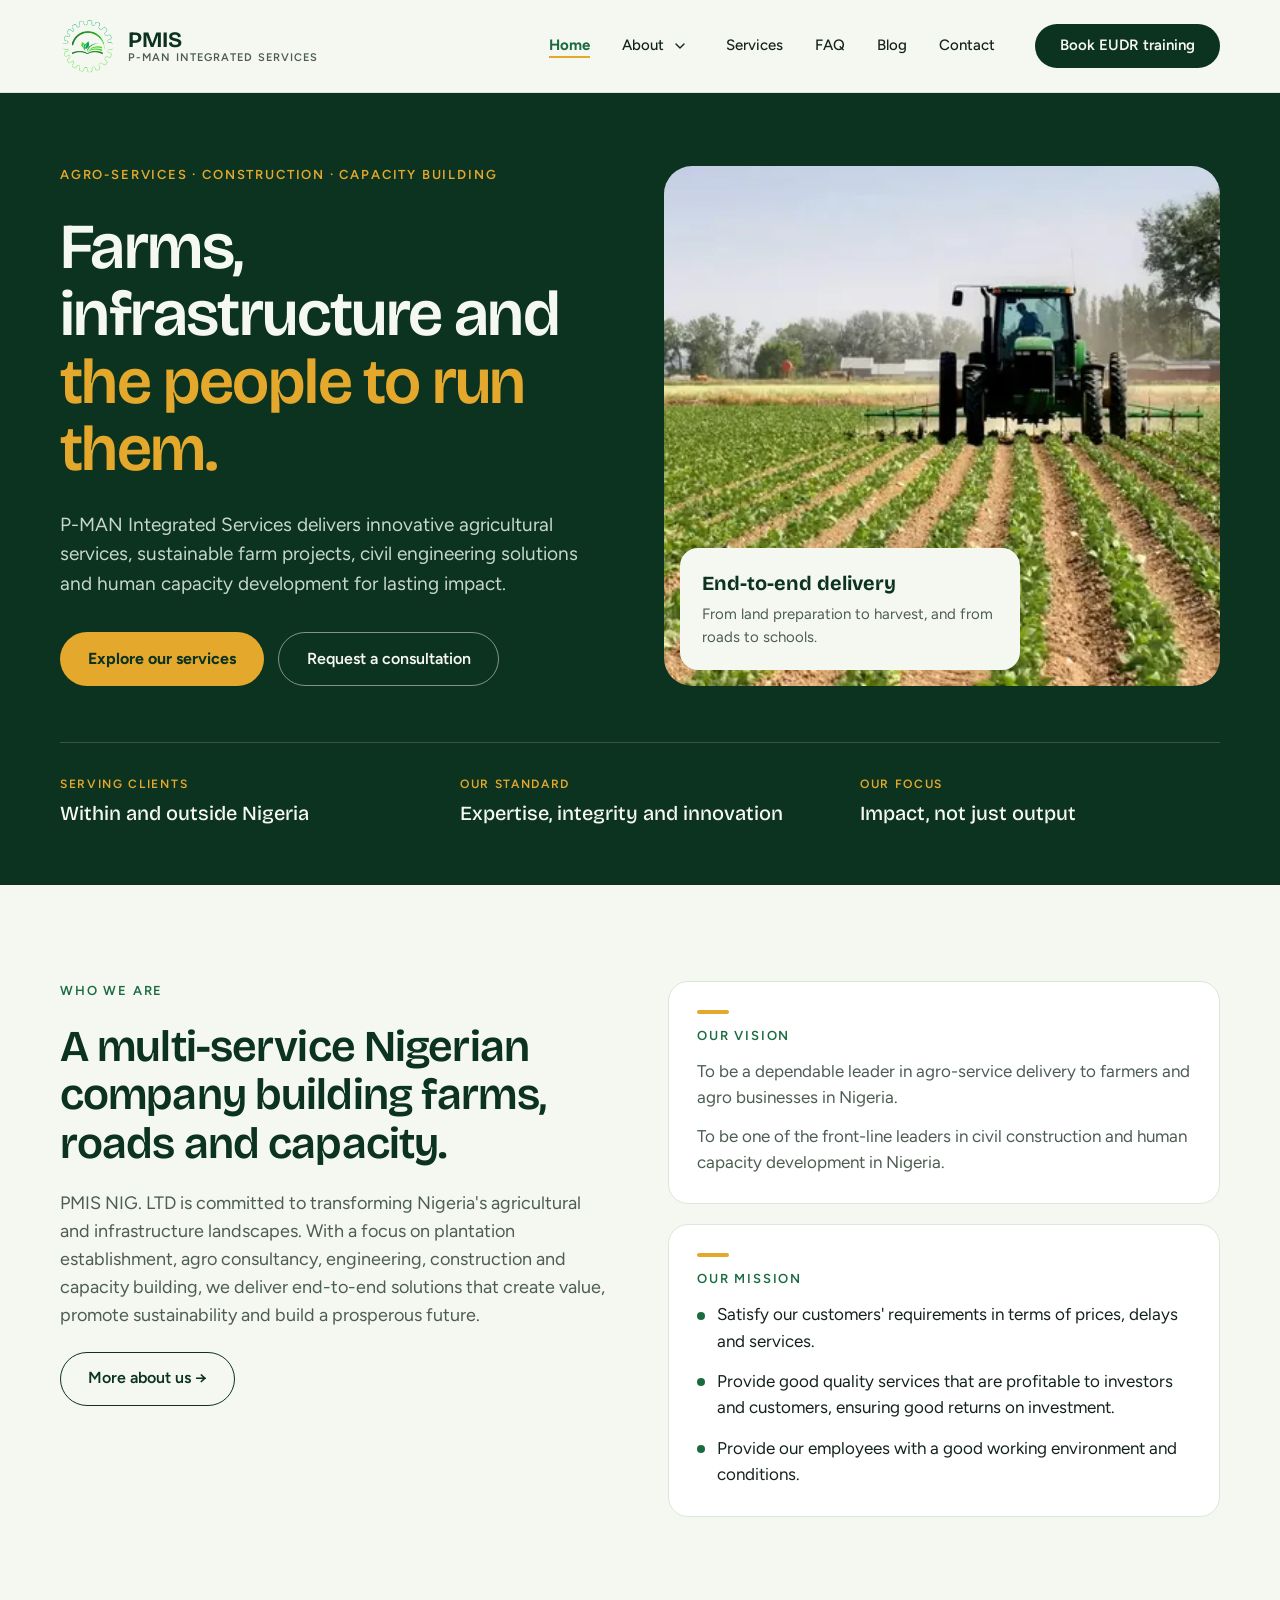
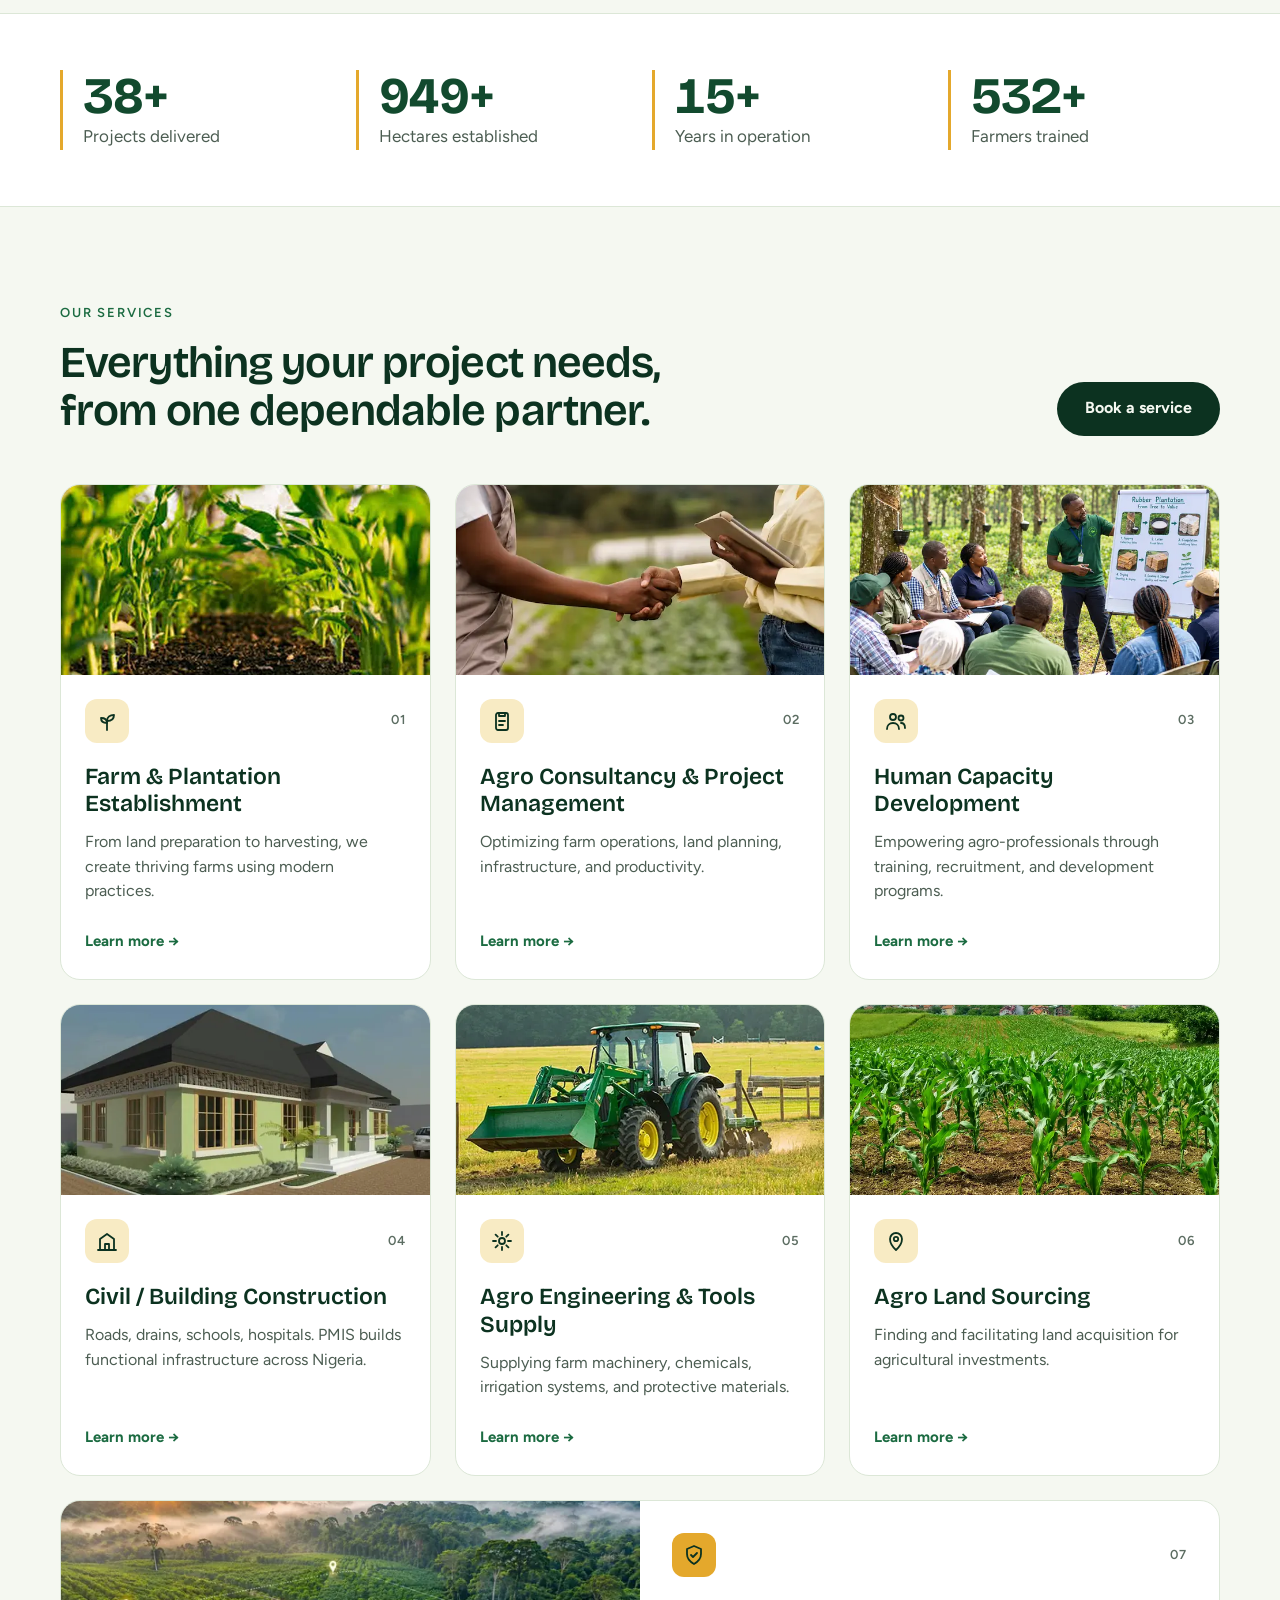
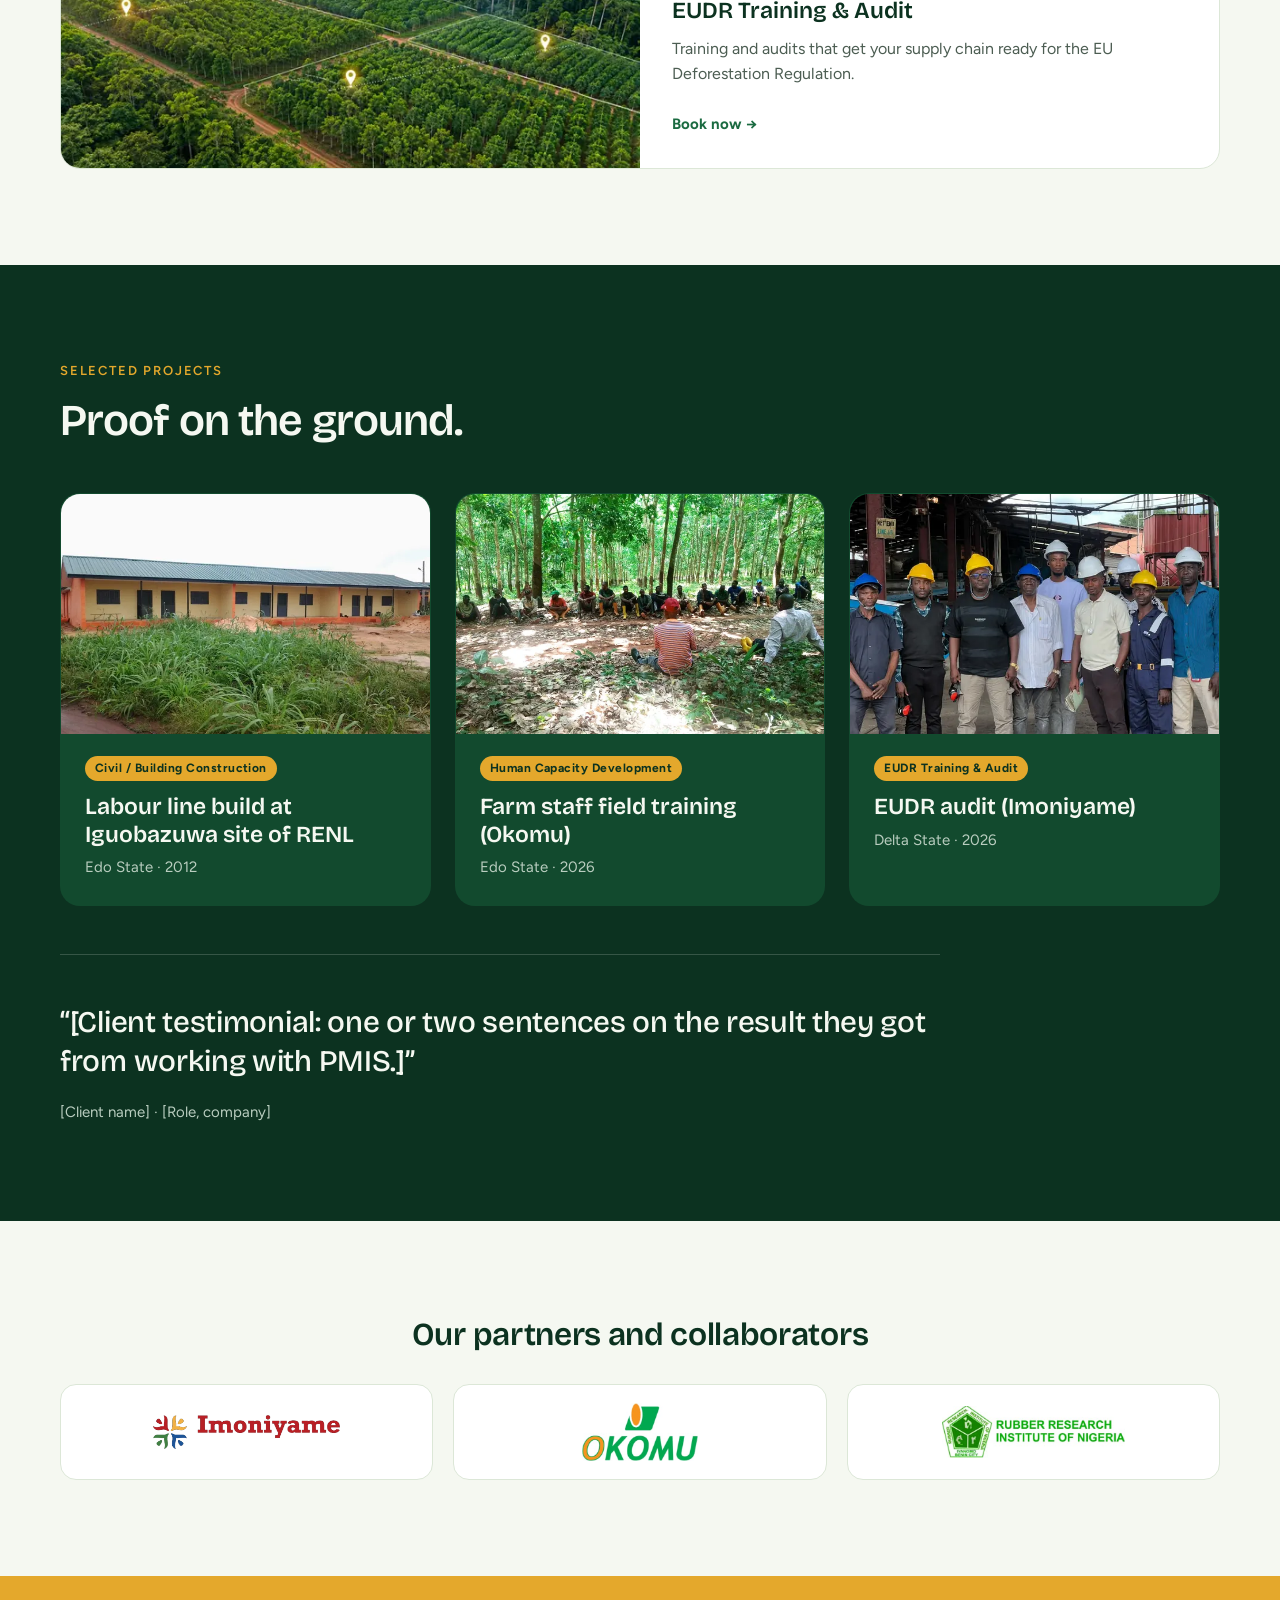
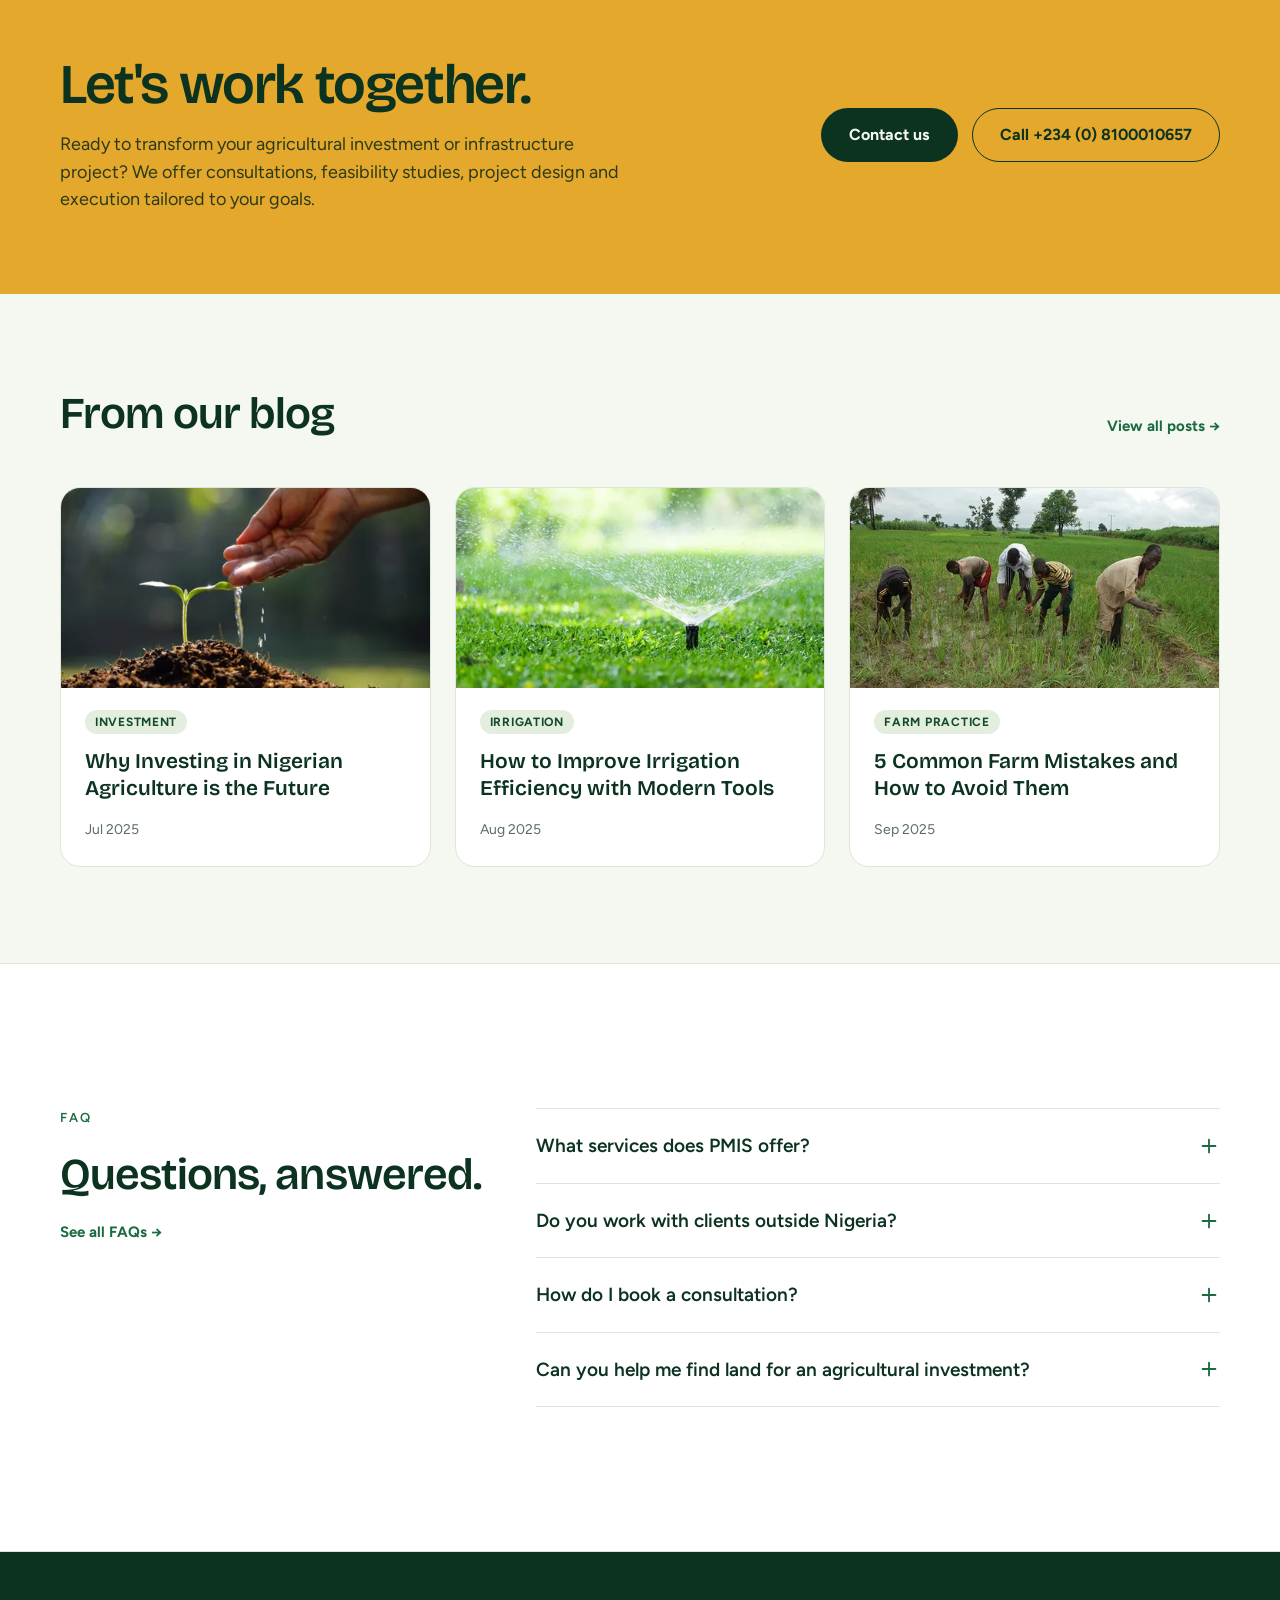
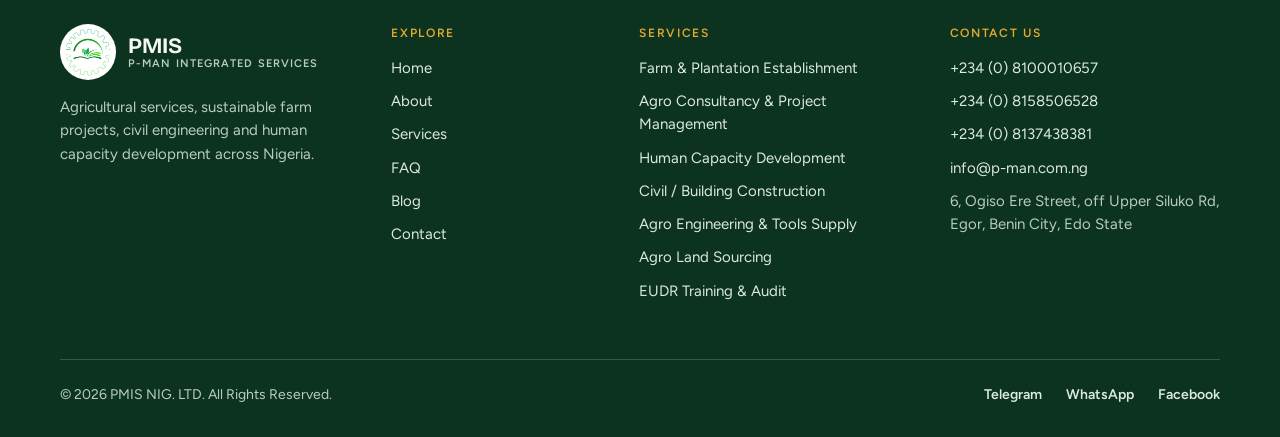
==== commit fd353cf2: "Fill blog cards with real photos and dates" ====
--- a/index.html
+++ b/index.html
@@ -326,27 +326,27 @@
 
     <div class="grid-3 posts">
       <article class="card post">
-        <div class="media ph ph--f" role="img" aria-label="Seedling in soil"><span class="ph__tag">Photo · Seedling in soil</span></div>
+        <div class="media"><picture><source type="image/webp" srcset="images/blog-seedling-480.webp 480w, images/blog-seedling-550.webp 550w" sizes="(max-width: 720px) 100vw, (max-width: 1024px) 50vw, 380px"><img src="images/blog-seedling-550.jpg" srcset="images/blog-seedling-480.jpg 480w, images/blog-seedling-550.jpg 550w" sizes="(max-width: 720px) 100vw, (max-width: 1024px) 50vw, 380px" width="550" height="360" alt="A hand watering a young seedling growing from soil" loading="lazy" decoding="async" style="object-position:50% 50%"></picture></div>
         <div class="post__body">
           <span class="chip">Investment</span>
           <h3 class="h3 h3--sm"><a href="blog.html">Why Investing in Nigerian Agriculture is the Future</a></h3>
-          <span class="post__date">[Date]</span>
+          <time class="post__date" datetime="2025-07">Jul 2025</time>
         </div>
       </article>
       <article class="card post">
-        <div class="media ph ph--d" role="img" aria-label="Sprinkler irrigation"><span class="ph__tag">Photo · Sprinkler irrigation</span></div>
+        <div class="media"><picture><source type="image/webp" srcset="images/blog-sprinkler-480.webp 480w, images/blog-sprinkler-810.webp 810w" sizes="(max-width: 720px) 100vw, (max-width: 1024px) 50vw, 380px"><img src="images/blog-sprinkler-810.jpg" srcset="images/blog-sprinkler-480.jpg 480w, images/blog-sprinkler-810.jpg 810w" sizes="(max-width: 720px) 100vw, (max-width: 1024px) 50vw, 380px" width="810" height="450" alt="A sprinkler watering a green lawn" loading="lazy" decoding="async" style="object-position:50% 60%"></picture></div>
         <div class="post__body">
           <span class="chip">Irrigation</span>
           <h3 class="h3 h3--sm"><a href="blog.html">How to Improve Irrigation Efficiency with Modern Tools</a></h3>
-          <span class="post__date">[Date]</span>
+          <time class="post__date" datetime="2025-08">Aug 2025</time>
         </div>
       </article>
       <article class="card post">
-        <div class="media ph ph--b" role="img" aria-label="Farm workers in the field"><span class="ph__tag">Photo · Farm workers in field</span></div>
+        <div class="media"><picture><source type="image/webp" srcset="images/blog-workers-480.webp 480w, images/blog-workers-735.webp 735w" sizes="(max-width: 720px) 100vw, (max-width: 1024px) 50vw, 380px"><img src="images/blog-workers-735.jpg" srcset="images/blog-workers-480.jpg 480w, images/blog-workers-735.jpg 735w" sizes="(max-width: 720px) 100vw, (max-width: 1024px) 50vw, 380px" width="735" height="413" alt="Farm workers bending to work in a green rice field" loading="lazy" decoding="async" style="object-position:50% 55%"></picture></div>
         <div class="post__body">
           <span class="chip">Farm practice</span>
           <h3 class="h3 h3--sm"><a href="blog.html">5 Common Farm Mistakes and How to Avoid Them</a></h3>
-          <span class="post__date">[Date]</span>
+          <time class="post__date" datetime="2025-09">Sep 2025</time>
         </div>
       </article>
     </div>
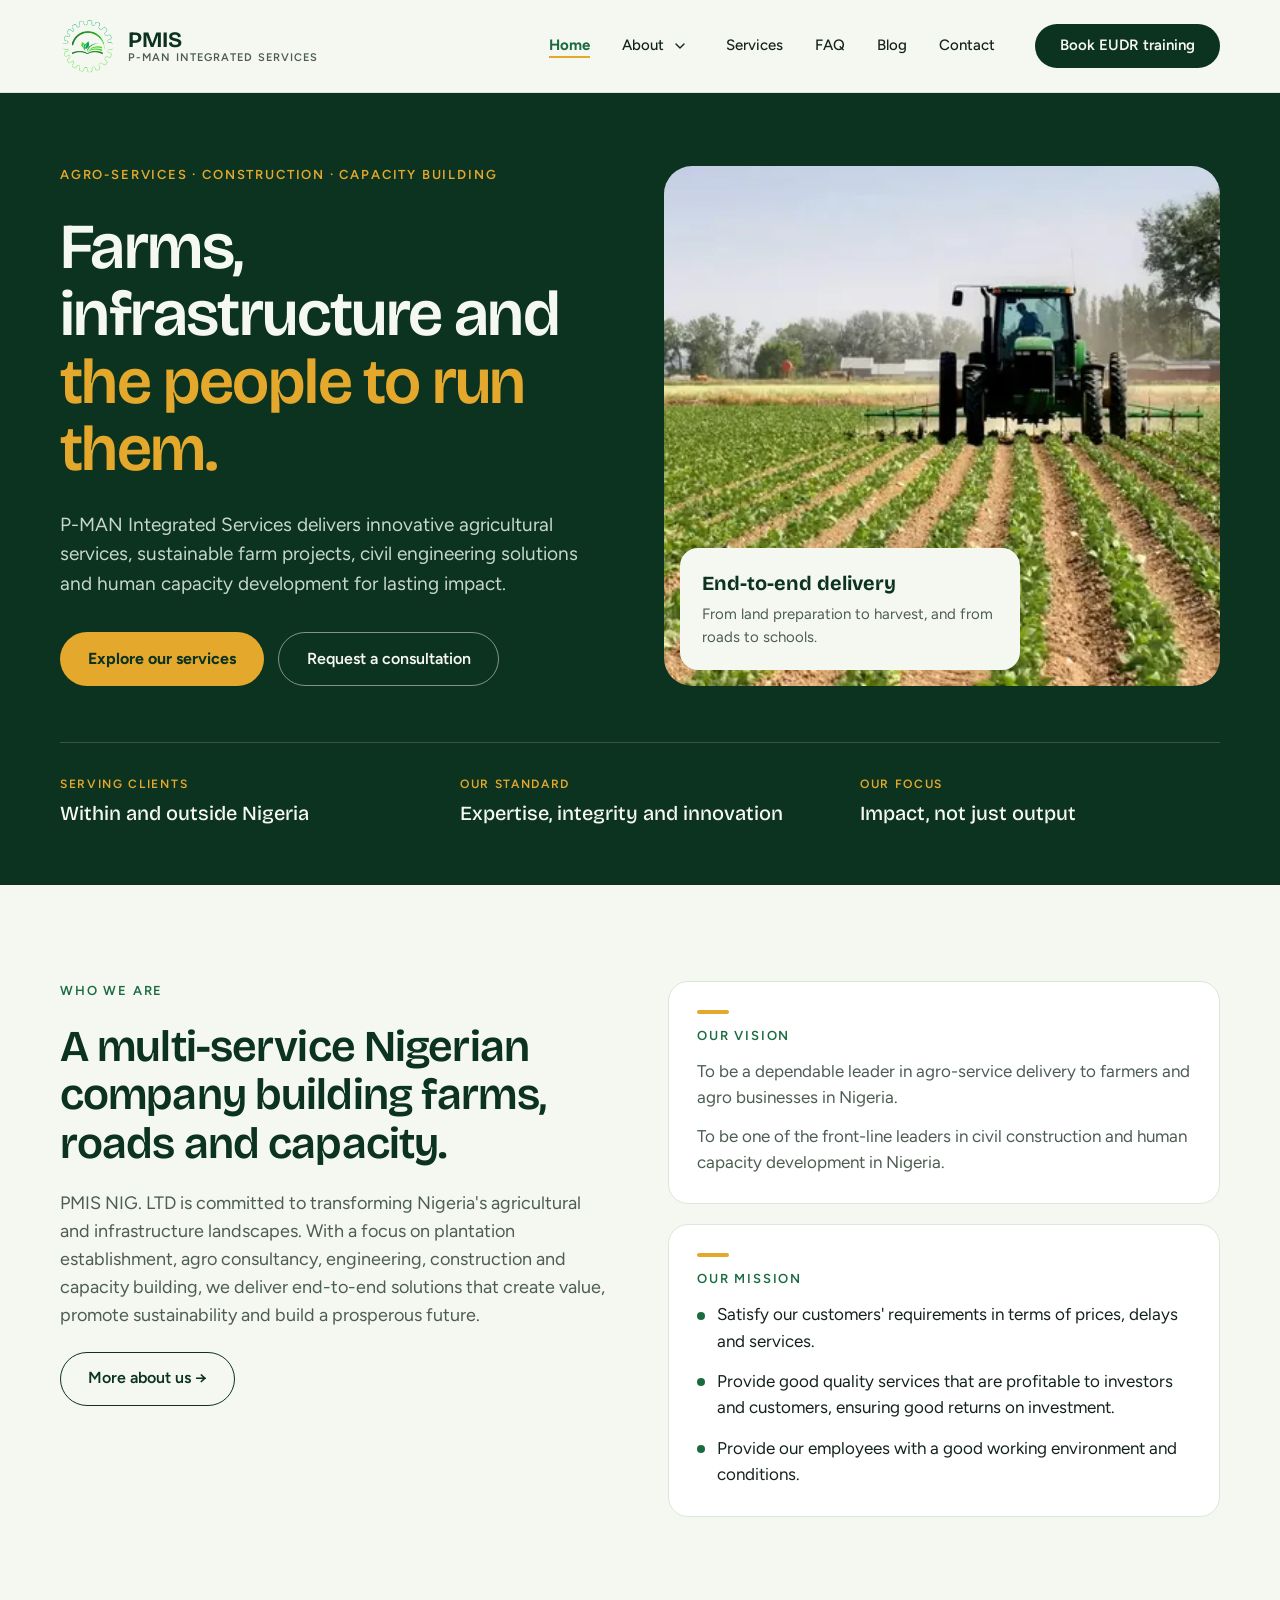
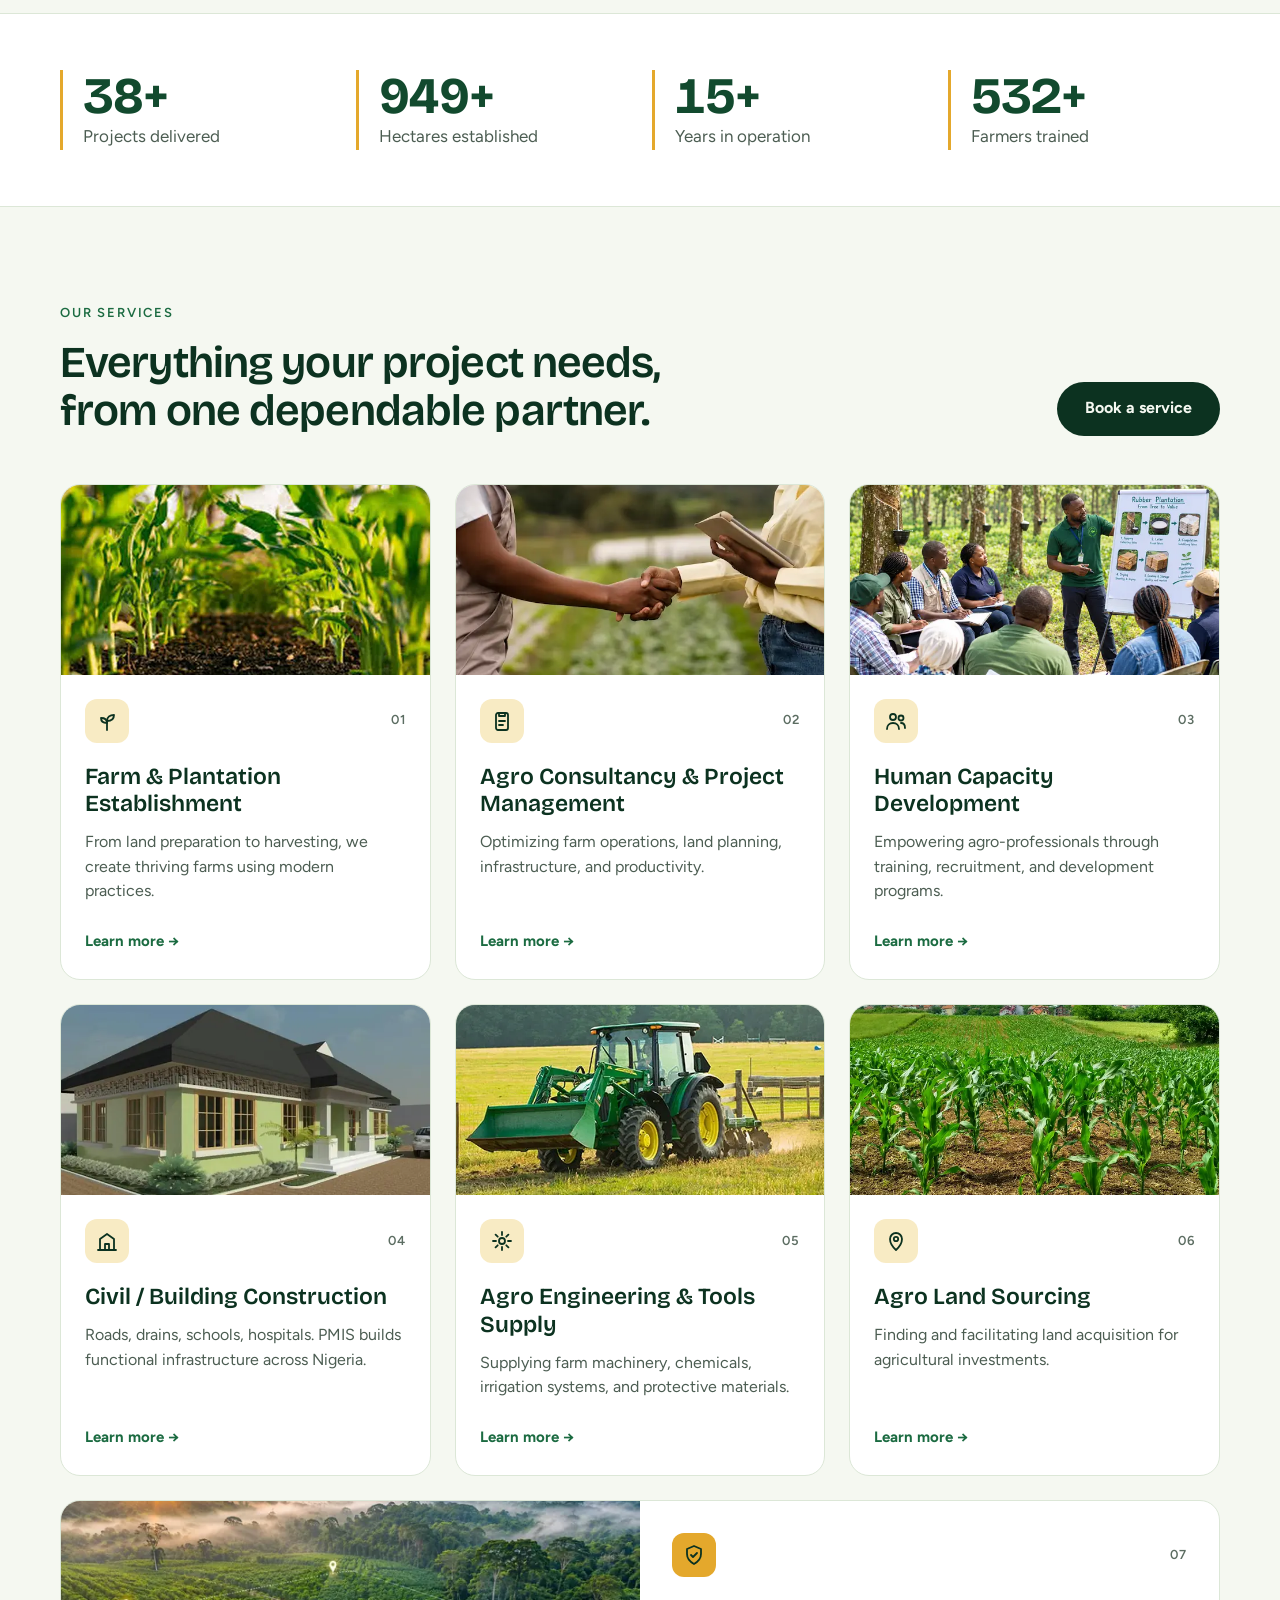
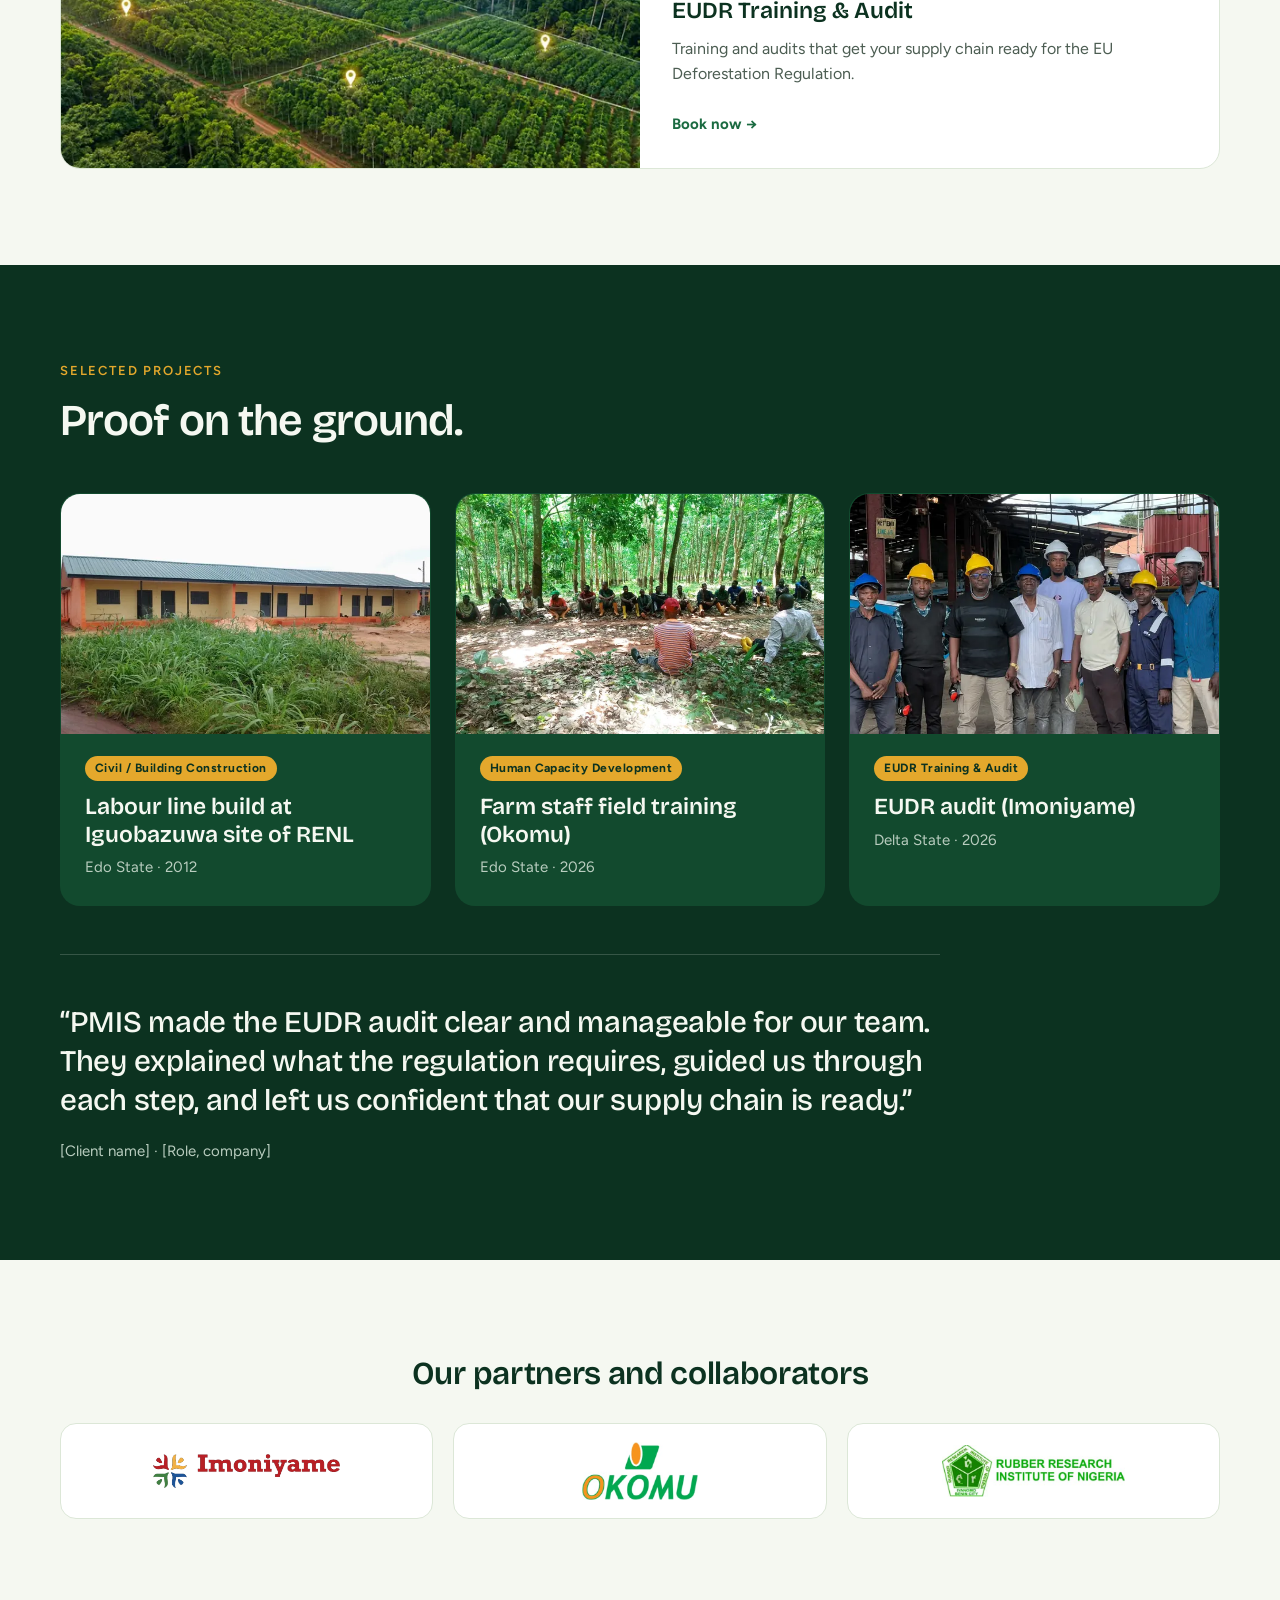
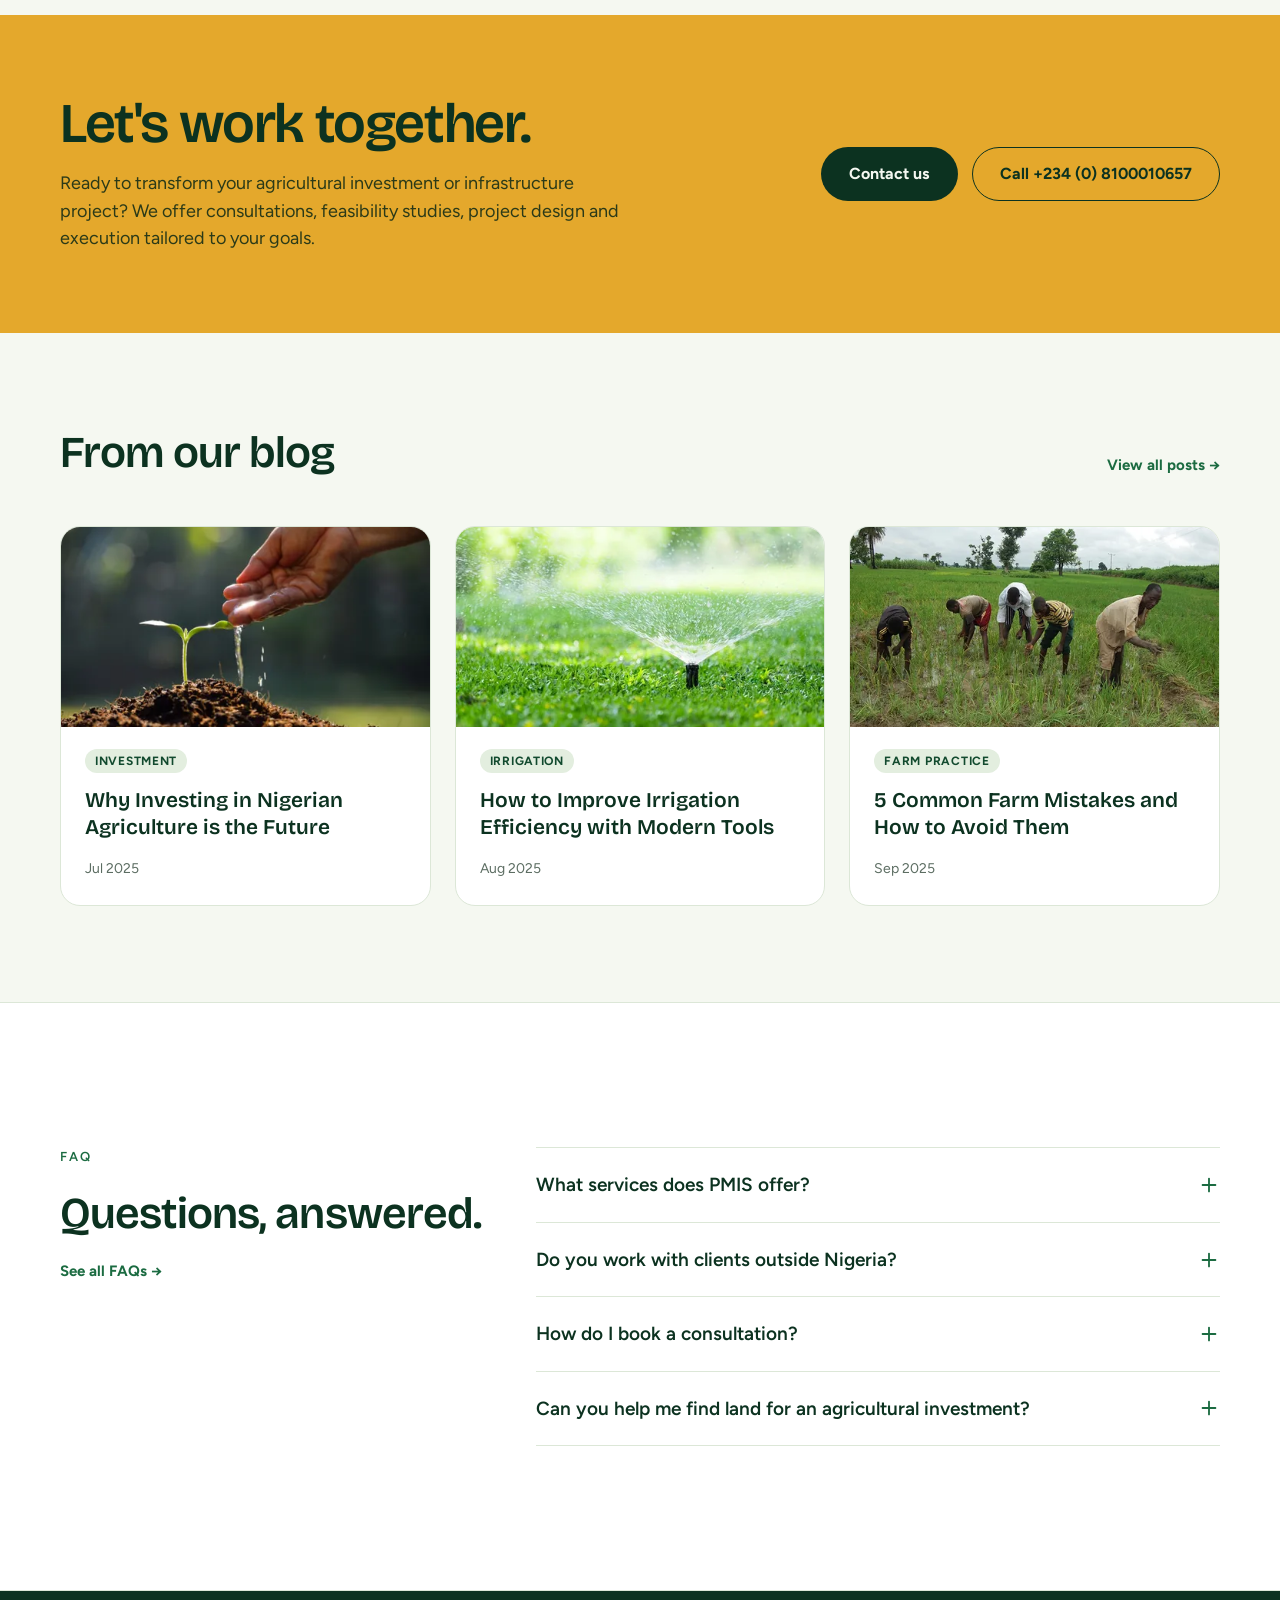
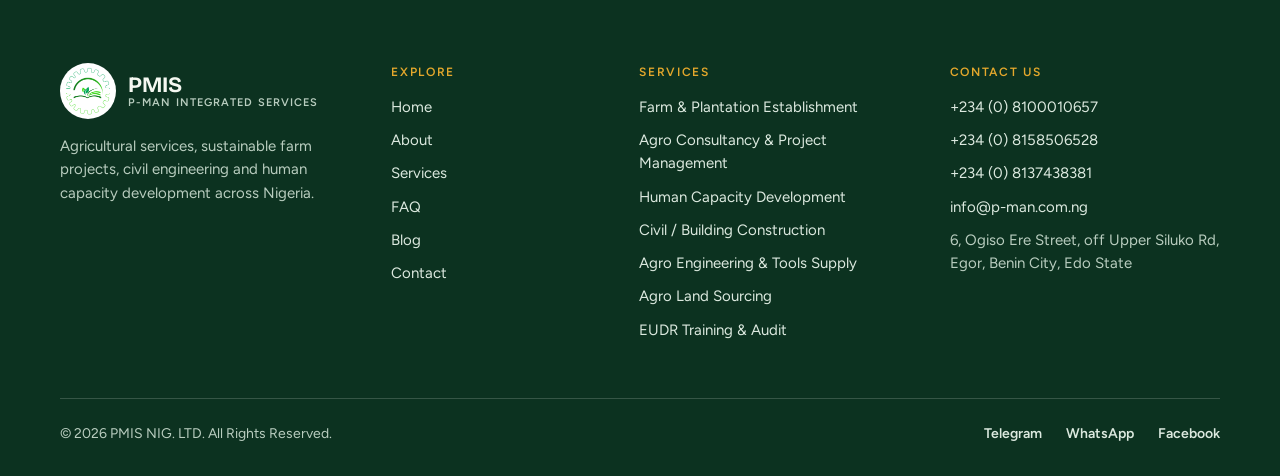
==== commit d8d94a6d: "Add real client testimonial quote" ====
--- a/index.html
+++ b/index.html
@@ -282,7 +282,7 @@
     </div>
 
     <figure class="quote">
-      <blockquote><p>“[Client testimonial: one or two sentences on the result they got from working with PMIS.]”</p></blockquote>
+      <blockquote><p>“PMIS made the EUDR audit clear and manageable for our team. They explained what the regulation requires, guided us through each step, and left us confident that our supply chain is ready.”</p></blockquote>
       <figcaption class="muted-light">[Client name] · [Role, company]</figcaption>
     </figure>
   </div>
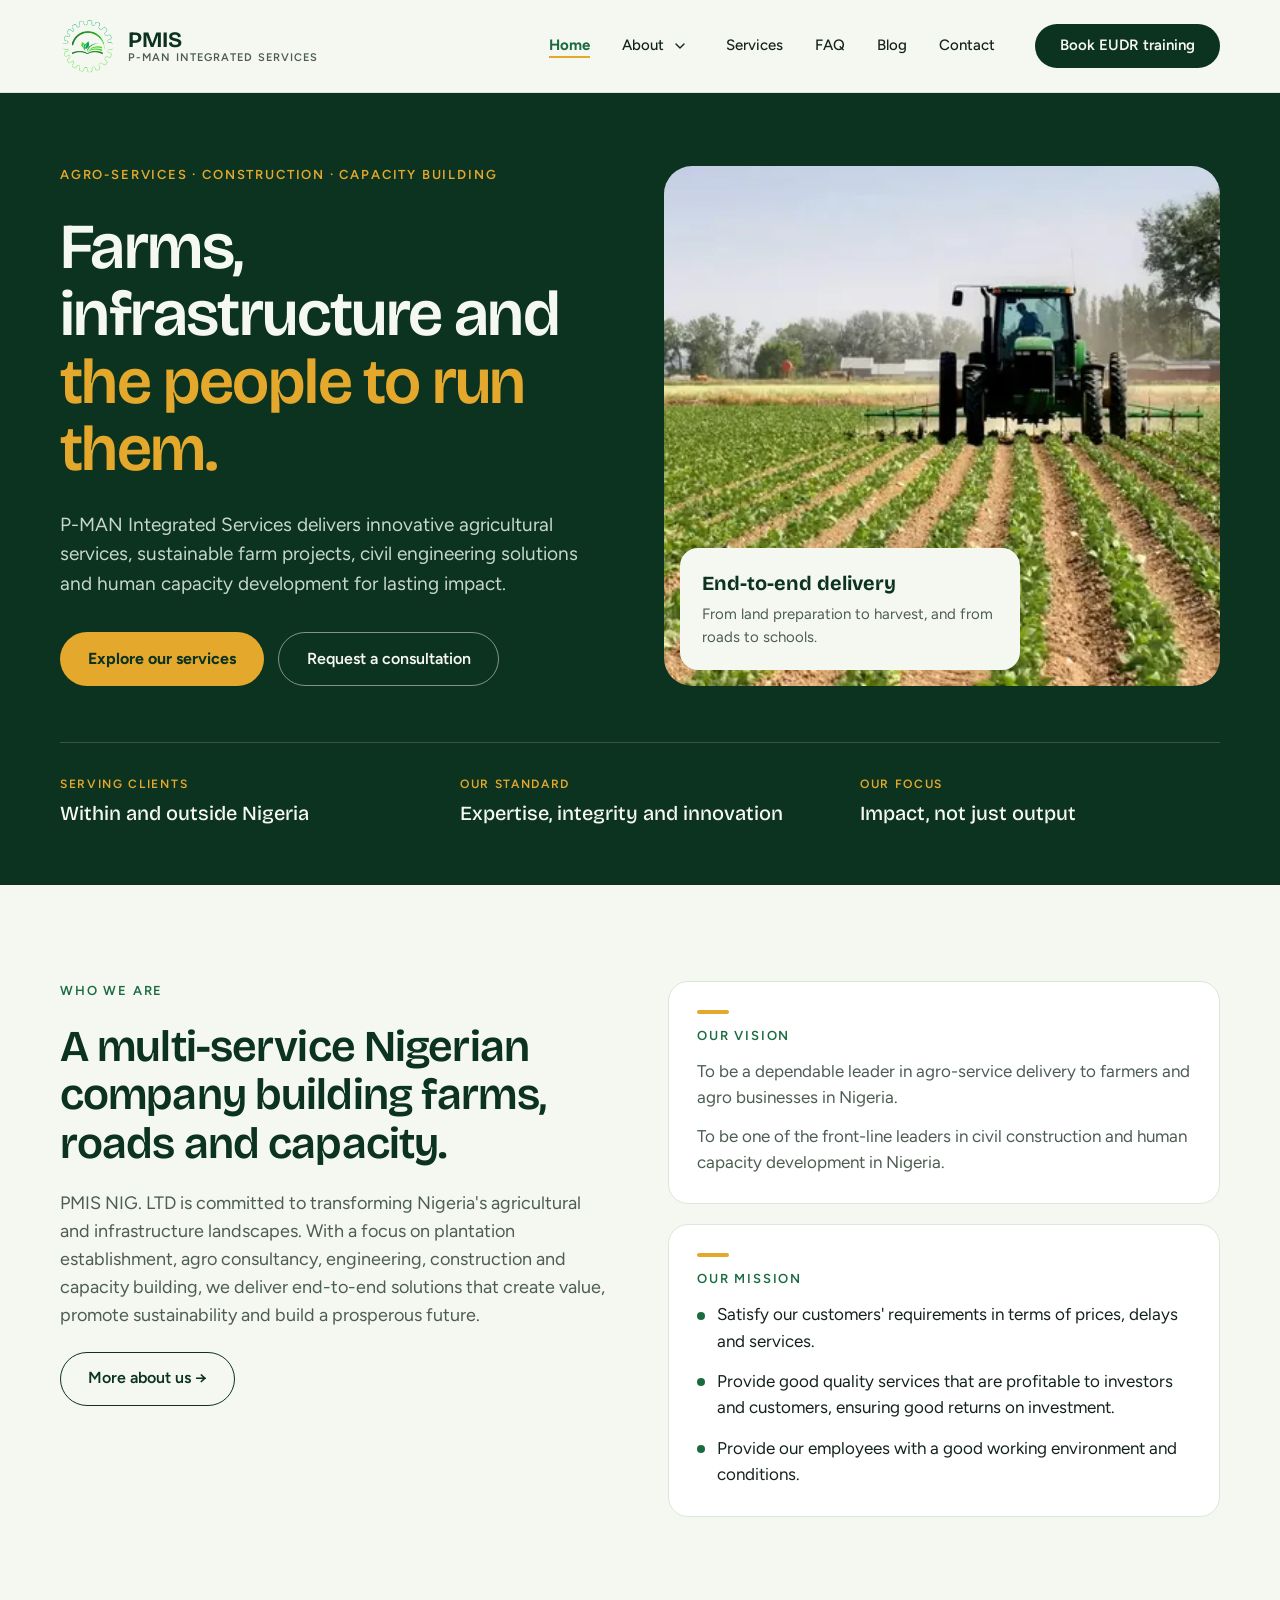
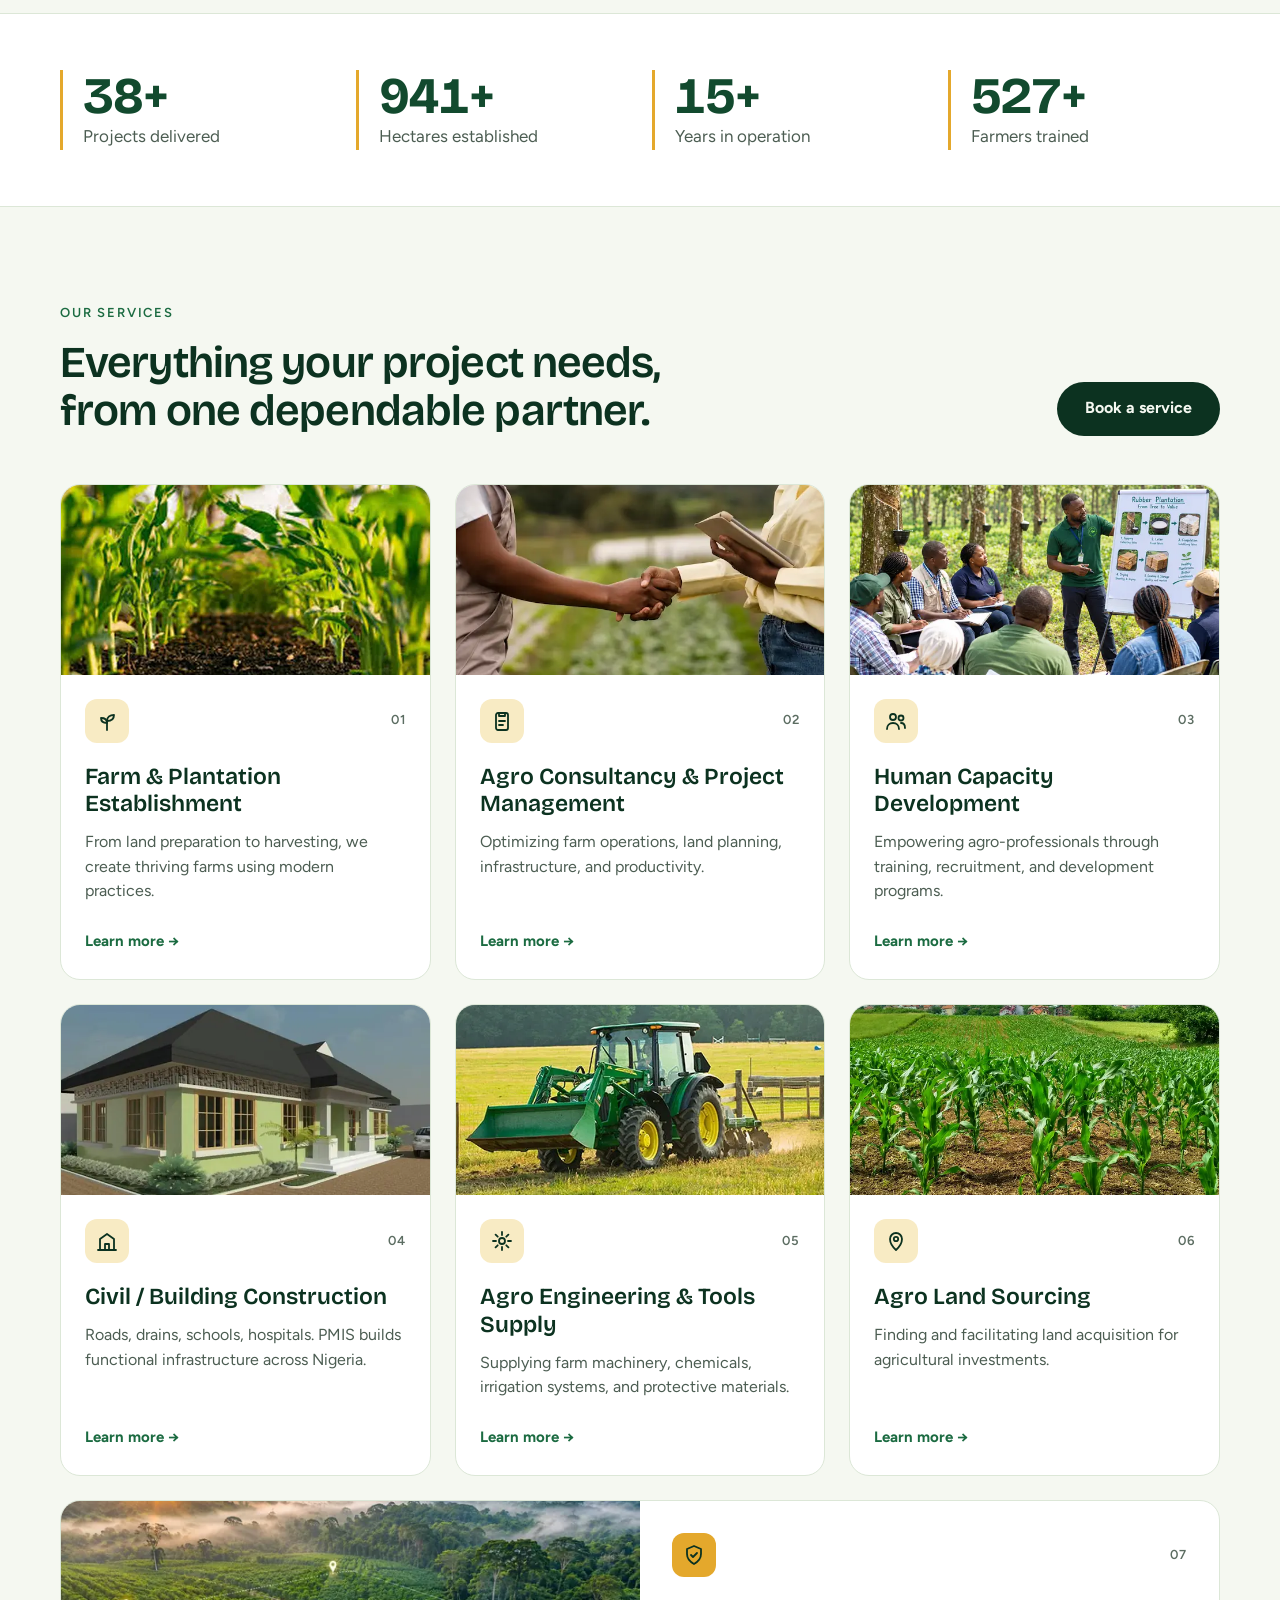
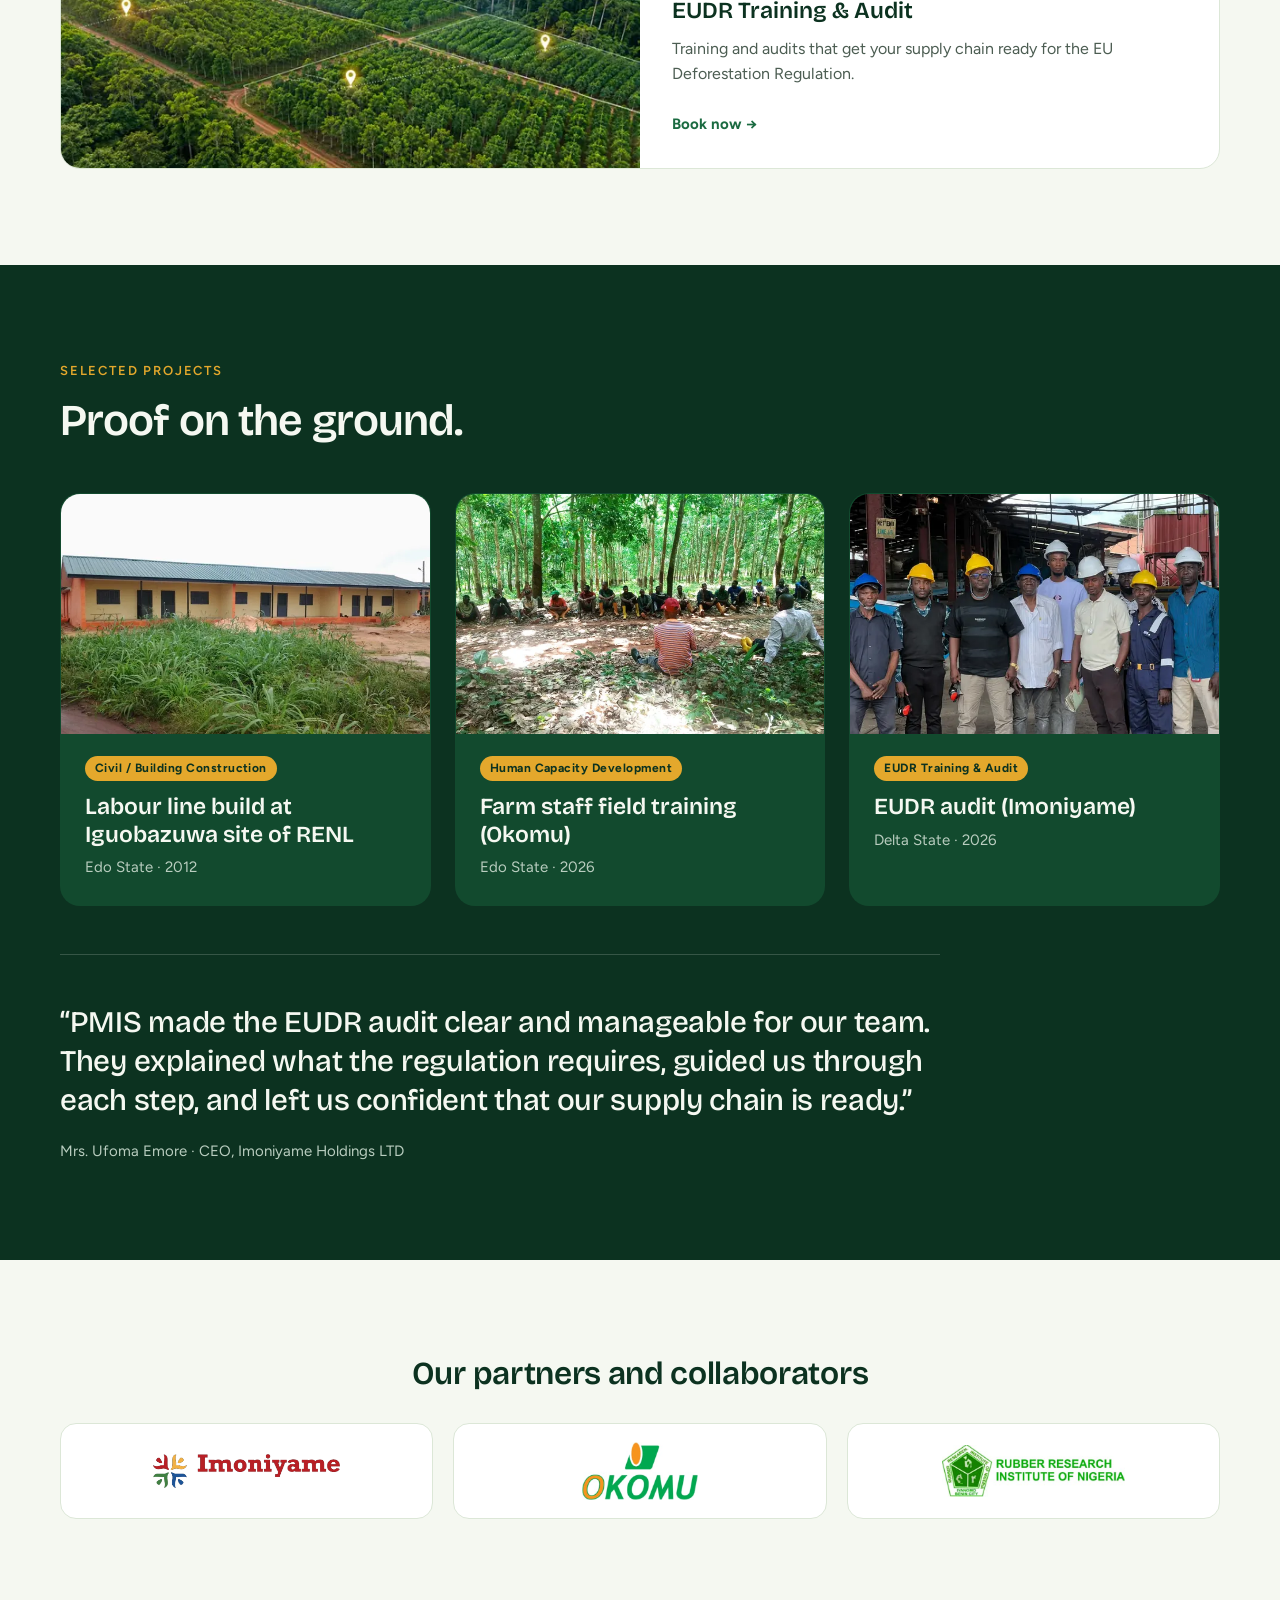
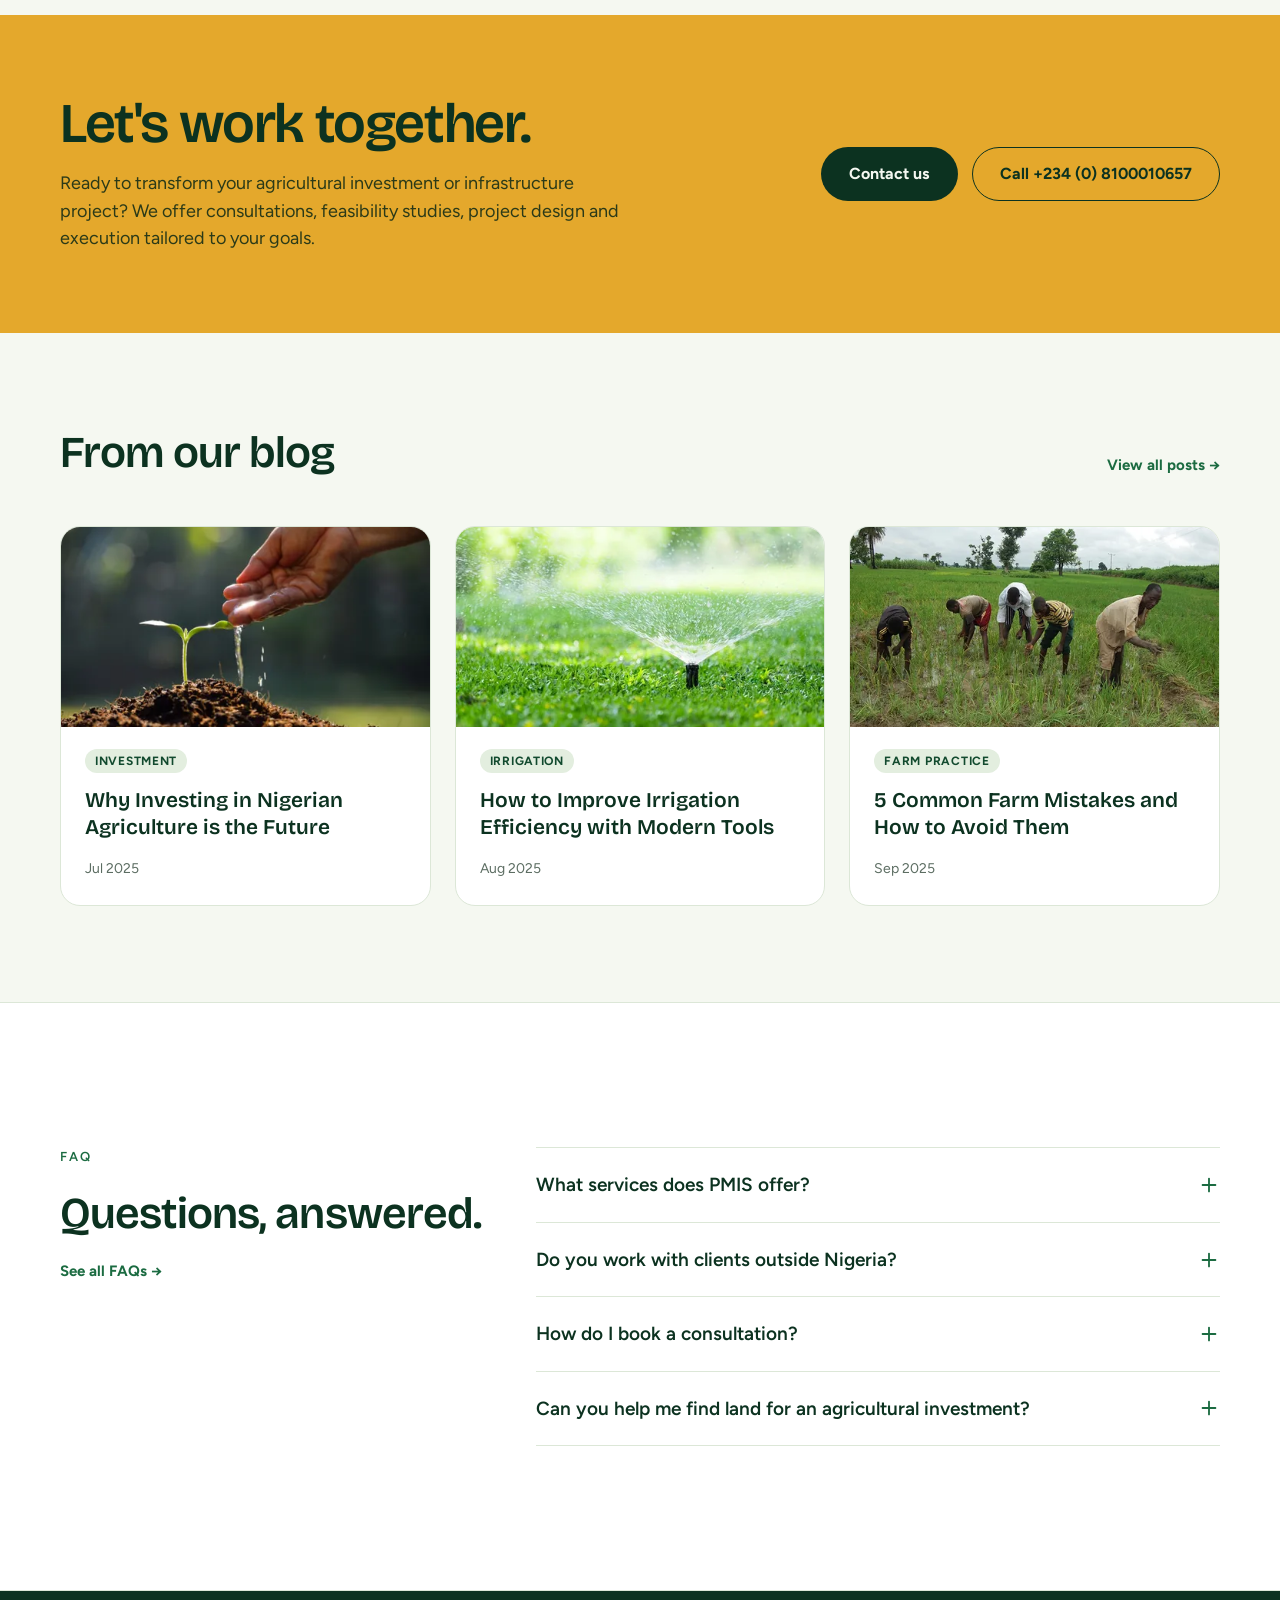
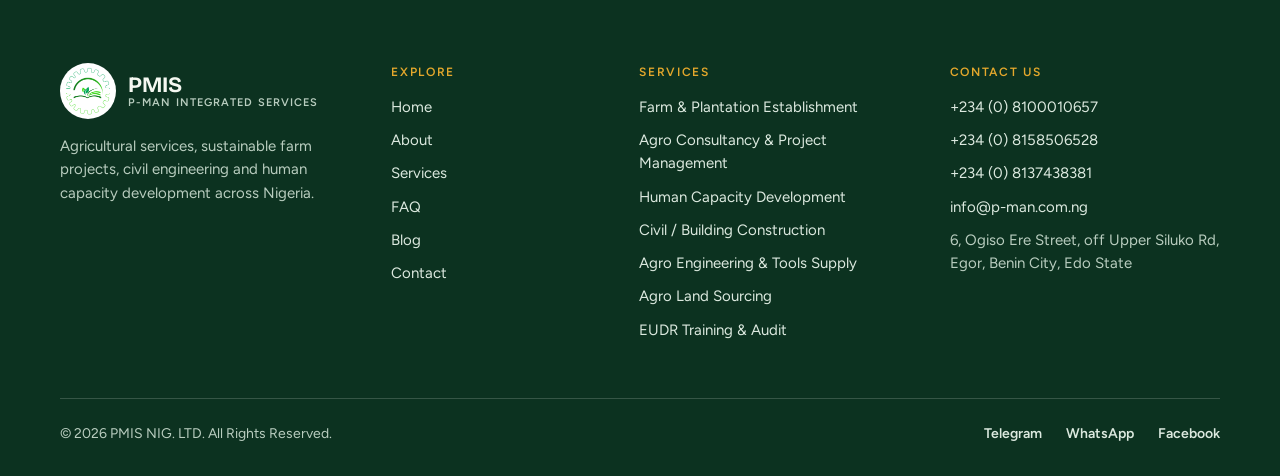
==== commit 697a725d: "Update index.html" ====
--- a/index.html
+++ b/index.html
@@ -283,7 +283,7 @@
 
     <figure class="quote">
       <blockquote><p>“PMIS made the EUDR audit clear and manageable for our team. They explained what the regulation requires, guided us through each step, and left us confident that our supply chain is ready.”</p></blockquote>
-      <figcaption class="muted-light">[Client name] · [Role, company]</figcaption>
+      <figcaption class="muted-light">Mrs. Ufoma Emore · CEO, Imoniyame Holdings LTD</figcaption>
     </figure>
   </div>
 </section>
